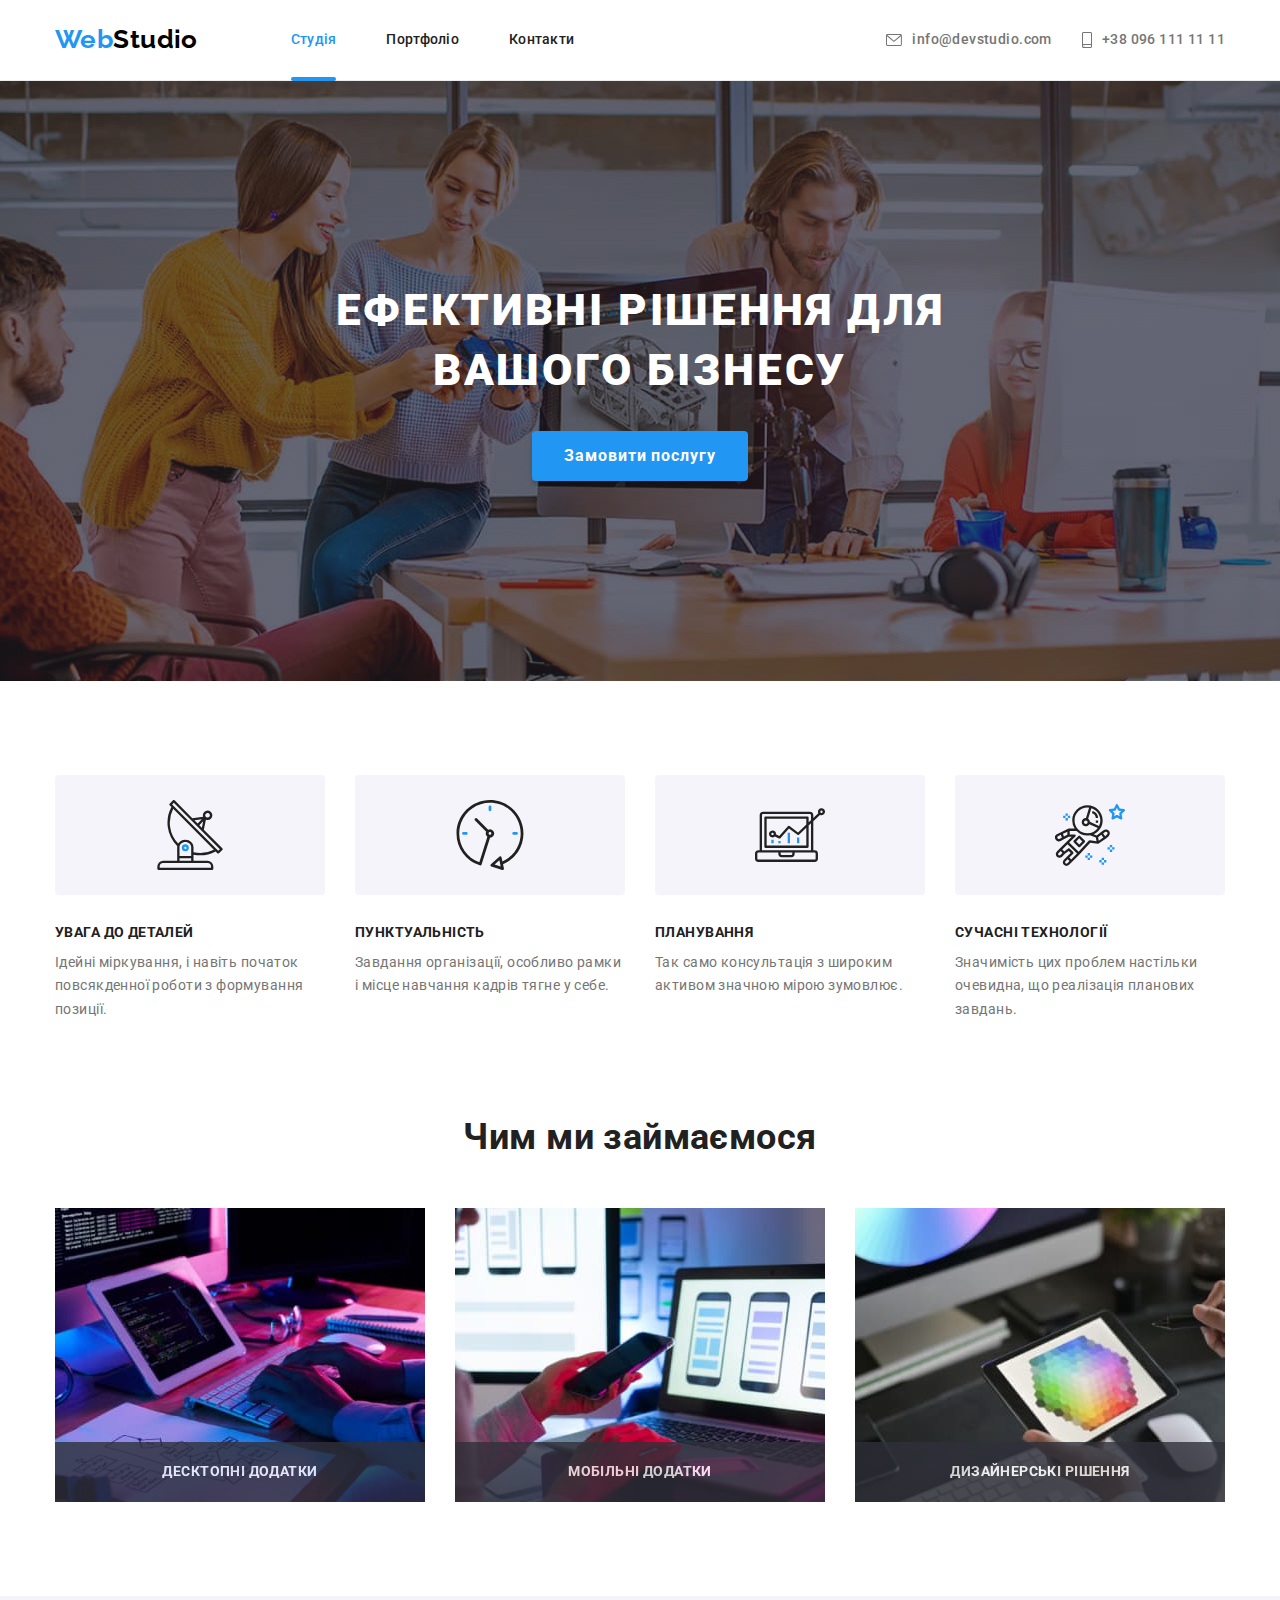
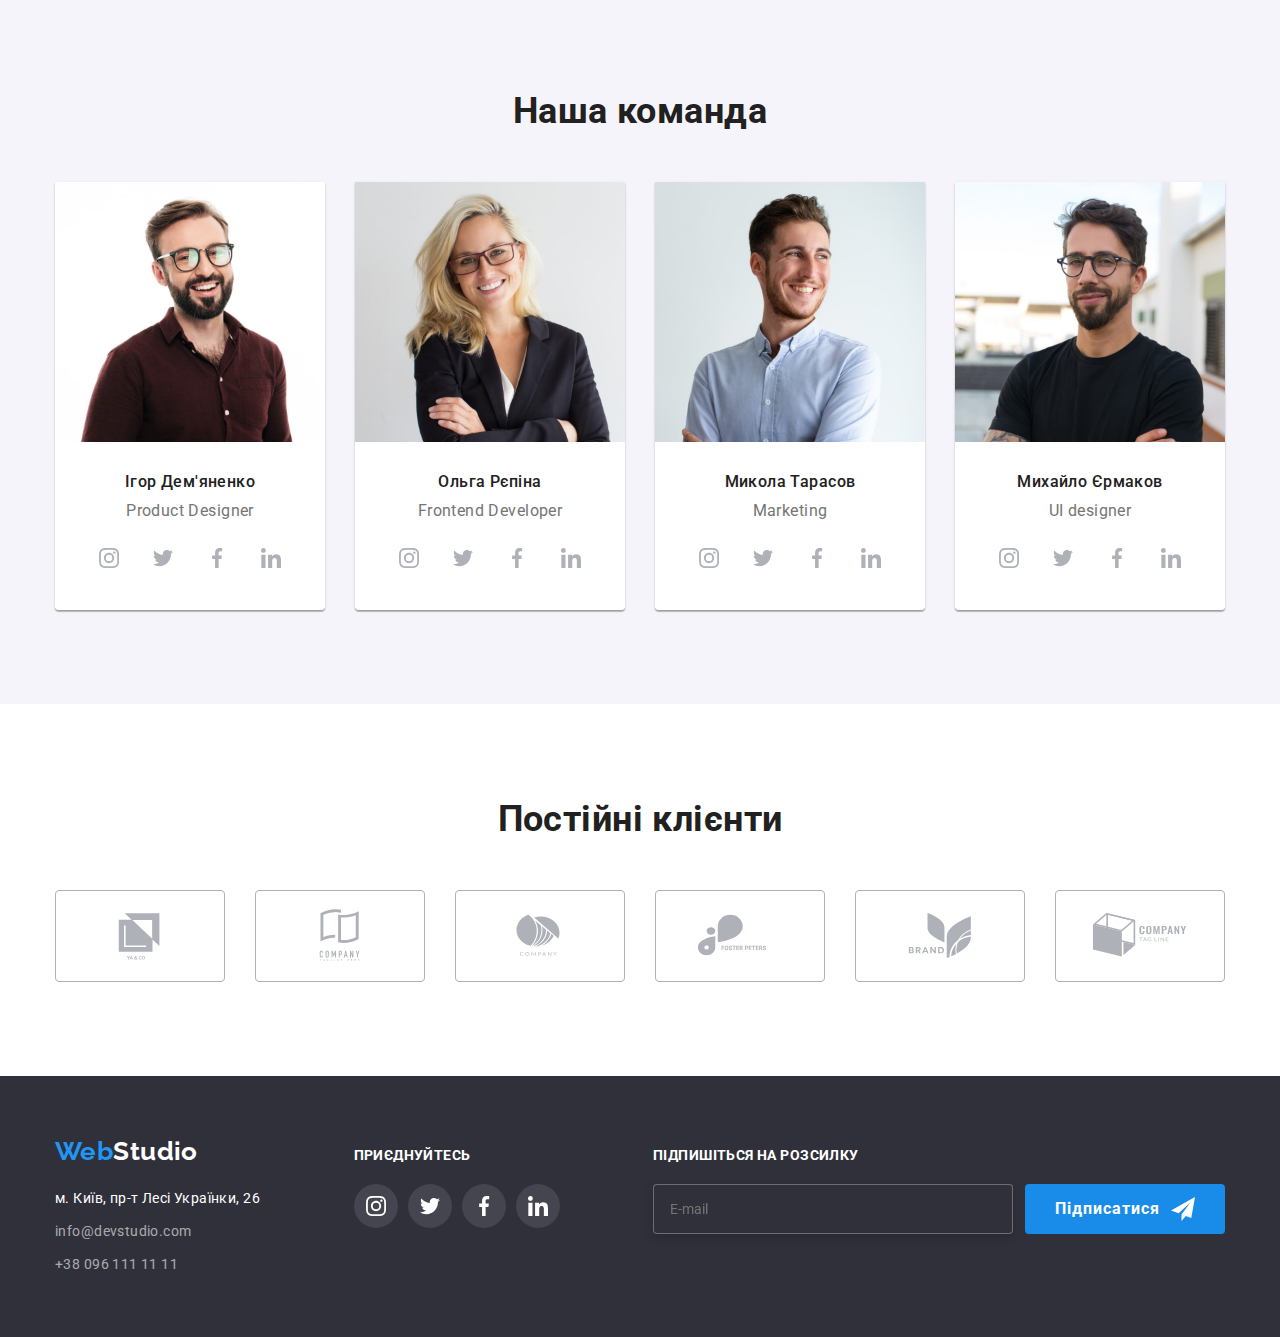
==== index.html @ d7853e0b "Initial commit" ====
<!DOCTYPE html>
<html lang="uk">
  <head>
    <meta charset="UTF-8" />
    <meta http-equiv="X-UA-Compatible" content="IE=edge" />
    <meta name="viewport" content="width=device-width, initial-scale=1.0" />
    <title>Студія</title>
    <link rel="preconnect" href="https://fonts.googleapis.com" />
    <link rel="preconnect" href="https://fonts.gstatic.com" crossorigin />
    <link
      href="https://fonts.googleapis.com/css2?family=Raleway:wght@700&family=Roboto:wght@400;500;700;900&display=swap"
      rel="stylesheet"
    />

    <link rel="stylesheet" href="./css/main.min.css" />
  </head>
  <body>
    <header class="page-header">
      <div class="conteiner">
        <nav class="main-nav">
          <a class="logo page-header__logo--main" href="./index.html">
            <span class="logo__part">Web</span>Studio
          </a>
          <ul class="main-nav__list">
            <li class="main-nav__item">
              <a
                class="main-nav__link main-nav__link--active"
                href="./index.html"
                >Студія</a
              >
            </li>
            <li class="main-nav__item">
              <a class="main-nav__link" href="./portfolio.html">Портфоліо</a>
            </li>
            <li class="main-nav__item">
              <a class="main-nav__link" href="">Контакти</a>
            </li>
          </ul>
        </nav>
        <ul class="page-header__contact-list">
          <li class="page-header__contact-item">
            <a
              class="page-header__contact-link"
              href="mailto:info@devstudio.com"
              ><svg class="page-header__contact-icon" width="16" height="12">
                <use href="./images/symbol-defs.svg#icon-envelope"></use>
              </svg>
              info@devstudio.com</a
            >
          </li>
          <li class="page-header__contact-item">
            <a class="page-header__contact-link" href="tel:+380961111111"
              ><svg class="page-header__contact-icon" width="10" height="16">
                <use href="./images/symbol-defs.svg#icon-smartphone"></use>
              </svg>
              +38 096 111 11 11</a
            >
          </li>
        </ul>
      </div>
    </header>
    <main>
      <!--section banner-->
      <section class="section section-hero">
        <div class="conteiner">
          <h1 class="section-hero__title">
            ЕФЕКТИВНІ РІШЕННЯ ДЛЯ ВАШОГО БІЗНЕСУ
          </h1>
          <button class="section-hero__button" type="button" data-modal-open>
            Замовити послугу
          </button>
          <div class="backdrop is-hidden" data-modal>
            <div class="modal">
              <button class="modal__btn-close" data-modal-close>
                <svg class="modal__icon-close" width="18" height="18">
                  <use href="./images/symbol-defs.svg#icon-close-black"></use>
                </svg>
              </button>
              <p class="modal__feedback">
                Залиште свої дані, ми вам передзвонимо
              </p>
              <form class="modal__order-service">
                <label for="name" class="modal__form-field"
                  >Ім'я
                  <input
                    class="modal__form-input"
                    type="text"
                    name="username"
                    id="name"
                    placeholder=" "
                  />
                  <svg class="modal__form-icon" width="18" height="18">
                    <use
                      href="./images/symbol-defs.svg#icon-person-black"
                    ></use>
                  </svg>
                </label>
                <label for="user-phone" class="modal__form-field"
                  >Телефон
                  <input
                    class="modal__form-input"
                    type="tel"
                    name="user-phone"
                    id="user-phone"
                  /><svg class="modal__form-icon" width="18" height="18">
                    <use href="./images/symbol-defs.svg#icon-phone-black"></use>
                  </svg>
                </label>
                <label for="user-mail" class="modal__form-field">
                  Пошта
                  <input
                    class="modal__form-input"
                    type="email"
                    name="user-mail"
                    id="user-mail"
                  /><svg class="modal__form-icon" width="18" height="18">
                    <use href="./images/symbol-defs.svg#icon-email-black"></use>
                  </svg>
                </label>
                <label
                  for="comment"
                  class="modal__form-field modal__form-field--field-comment"
                >
                  Коментар
                  <textarea
                    class="modal__form-input modal__form-input--comment"
                    id="comment"
                    name="comment"
                    rows="5"
                    placeholder="Введіть текст"
                  ></textarea>
                </label>
                <label class="modal__form-chekbox">
                  <input
                    type="checkbox"
                    name="hobby"
                    value="agreement"
                    class="modal__checkbox"
                  />

                  <span class="modal__chek-border"
                    ><svg class="modal__chek-icon" width="16" height="15">
                      <use
                        href="./images/symbol-defs.svg#icon-icon-check"
                      ></use>
                    </svg>
                  </span>
                  <span class="modal__chek-text"
                    >Погоджуюся з розсилкою та приймаю</span
                  >
                  <a href="" class="modal__form-contract"> Умови договору</a>
                </label>
                <button type="submit" class="form-btn">Відправити</button>
              </form>
            </div>
          </div>
        </div>
      </section>
      <!--section benefits-->
      <section class="section">
        <div class="conteiner">
          <h2 class="section-title visually-hidden">Переваги</h2>
          <ul class="benefits-section__list">
            <li class="benefits-section__item">
              <div class="benefits-section__box">
                <svg class="benefits-section__icon">
                  <use href="./images/symbol-defs.svg#icon-antenna"></use>
                </svg>
              </div>
              <h3 class="benefits-section__sub-title sub-title">
                УВАГА ДО ДЕТАЛЕЙ
              </h3>
              <p class="benefits-section__advantage">
                Ідейні міркування, і навіть початок повсякденної роботи з
                формування позиції.
              </p>
            </li>
            <li class="benefits-section__item">
              <div class="benefits-section__box">
                <svg class="benefits-section__icon">
                  <use href="./images/symbol-defs.svg#icon-clock"></use>
                </svg>
              </div>
              <h3 class="benefits-section__sub-title sub-title">
                ПУНКТУАЛЬНІСТЬ
              </h3>
              <p class="benefits-section__advantage">
                Завдання організації, особливо рамки і місце навчання кадрів
                тягне у себе.
              </p>
            </li>
            <li class="benefits-section__item">
              <div class="benefits-section__box">
                <svg class="benefits-section__icon">
                  <use href="./images/symbol-defs.svg#icon-diagram"></use>
                </svg>
              </div>
              <h3 class="benefits-section__sub-title sub-title">ПЛАНУВАННЯ</h3>
              <p class="benefits-section__advantage">
                Так само консультація з широким активом значною мірою зумовлює.
              </p>
            </li>
            <li class="benefits-section__item">
              <div class="benefits-section__box">
                <svg class="benefits-section__icon">
                  <use href="./images/symbol-defs.svg#icon-astronaut"></use>
                </svg>
              </div>
              <h3 class="benefits-section__sub-title sub-title">
                СУЧАСНІ ТЕХНОЛОГІЇ
              </h3>
              <p class="benefits-section__advantage">
                Значимість цих проблем настільки очевидна, що реалізація
                планових завдань.
              </p>
            </li>
          </ul>
        </div>
      </section>
      <!--section employments-->
      <section class="employments-section section">
        <div class="conteiner">
          <h2 class="section-title">Чим ми займаємося</h2>
          <ul class="employments-section__list">
            <li class="employments-section__item">
              <div class="employments-section__card">
                <img src="./images/coding.jpg" alt="кодимо" width="370" />
                <p class="employments-section__sub-title">Десктопні додатки</p>
              </div>
            </li>
            <li class="employments-section__item">
              <div class="employments-section__card">
                <img src="./images/work.jpg" alt="дизайн" width="370" />
                <p class="employments-section__sub-title">Мобільні додатки</p>
              </div>
            </li>
            <li class="employments-section__item">
              <div class="employments-section__card">
                <img
                  src="./images/take-color.jpg"
                  alt="вибір кольору"
                  width="370"
                />
                <p class="employments-section__sub-title">
                  Дизайнерські рішення
                </p>
              </div>
            </li>
          </ul>
        </div>
      </section>
      <!--section team-->
      <section class="team-section section">
        <div class="conteiner">
          <h2 class="section-title">Наша команда</h2>
          <ul class="team-section__list">
            <li class="team-section__item">
              <div class="player">
                <img
                  class="player__image"
                  src="./images/igor-demjanenko.jpg"
                  alt="Ігор_Дем'яненко"
                  width="270"
                />
                <div class="player__data">
                  <h3 class="player__sub-title">Ігор Дем'яненко</h3>
                  <p class="player__position">Product Designer</p>
                  <ul class="social-network">
                    <li class="social-network__item">
                      <a class="social-network__media" href="#">
                        <svg class="social-network__icon">
                          <use
                            href="./images/symbol-defs.svg#icon-instagram"
                          ></use>
                        </svg>
                      </a>
                    </li>
                    <li class="social-network__item">
                      <a class="social-network__media" href="#">
                        <svg class="social-network__icon">
                          <use
                            href="./images/symbol-defs.svg#icon-twitter"
                          ></use>
                        </svg>
                      </a>
                    </li>
                    <li class="social-network__item">
                      <a class="social-network__media" href="#">
                        <svg class="social-network__icon">
                          <use
                            href="./images/symbol-defs.svg#icon-facebook"
                          ></use>
                        </svg>
                      </a>
                    </li>
                    <li class="social-network__item">
                      <a class="social-network__media" href="#">
                        <svg class="social-network__icon">
                          <use
                            href="./images/symbol-defs.svg#icon-linkedin"
                          ></use>
                        </svg>
                      </a>
                    </li>
                  </ul>
                </div>
              </div>
            </li>

            <li class="team-section__item">
              <div class="player">
                <img
                  class="player__image"
                  src="./images/olga-repina.jpg"
                  alt="Ольга_Рєпіна"
                  width="270"
                />
                <div class="player__data">
                  <h3 class="player__sub-title">Ольга Рєпіна</h3>
                  <p class="player__position">Frontend Developer</p>
                  <ul class="social-network">
                    <li class="social-network__item">
                      <a href="#" class="social-network__media">
                        <svg class="social-network__icon">
                          <use
                            href="./images/symbol-defs.svg#icon-instagram"
                          ></use>
                        </svg>
                      </a>
                    </li>
                    <li class="social-network__item">
                      <a href="#" class="social-network__media">
                        <svg class="social-network__icon">
                          <use
                            href="./images/symbol-defs.svg#icon-twitter"
                          ></use>
                        </svg>
                      </a>
                    </li>
                    <li class="social-network__item">
                      <a href="#" class="social-network__media">
                        <svg class="social-network__icon">
                          <use
                            href="./images/symbol-defs.svg#icon-facebook"
                          ></use>
                        </svg>
                      </a>
                    </li>
                    <li class="social-network__item">
                      <a href="#" class="social-network__media">
                        <svg class="social-network__icon">
                          <use
                            href="./images/symbol-defs.svg#icon-linkedin"
                          ></use>
                        </svg>
                      </a>
                    </li>
                  </ul>
                </div>
              </div>
            </li>
            <li class="team-section__item">
              <div class="player">
                <img
                  class="player__image"
                  src="./images/nikola-tarasov.jpg"
                  alt="Микола_Тарасов"
                  width="270"
                />
                <div class="player__data">
                  <h3 class="player__sub-title">Микола Тарасов</h3>
                  <p class="player__position">Marketing</p>
                  <ul class="social-network">
                    <li class="social-network__item">
                      <a href="#" class="social-network__media">
                        <svg class="social-network__icon">
                          <use
                            href="./images/symbol-defs.svg#icon-instagram"
                          ></use>
                        </svg>
                      </a>
                    </li>
                    <li class="social-network__item">
                      <a href="#" class="social-network__media">
                        <svg class="social-network__icon">
                          <use
                            href="./images/symbol-defs.svg#icon-twitter"
                          ></use>
                        </svg>
                      </a>
                    </li>
                    <li class="social-network__item">
                      <a href="#" class="social-network__media">
                        <svg class="social-network__icon">
                          <use
                            href="./images/symbol-defs.svg#icon-facebook"
                          ></use>
                        </svg>
                      </a>
                    </li>
                    <li class="social-network__item">
                      <a href="#" class="social-network__media">
                        <svg class="social-network__icon">
                          <use
                            href="./images/symbol-defs.svg#icon-linkedin"
                          ></use>
                        </svg>
                      </a>
                    </li>
                  </ul>
                </div>
              </div>
            </li>
            <li class="team-section__item">
              <div class="player">
                <img
                  class="player__image"
                  src="./images/majkl-ermakov.jpg"
                  alt="Михайло_Єрмаков"
                  width="270"
                />
                <div class="player__data">
                  <h3 class="player__sub-title">Михайло Єрмаков</h3>
                  <p class="player__position">UI designer</p>
                  <ul class="social-network">
                    <li class="social-network__item">
                      <a href="#" class="social-network__media">
                        <svg class="social-network__icon">
                          <use
                            href="./images/symbol-defs.svg#icon-instagram"
                          ></use>
                        </svg>
                      </a>
                    </li>
                    <li class="social-network__item">
                      <a href="#" class="social-network__media">
                        <svg class="social-network__icon">
                          <use
                            href="./images/symbol-defs.svg#icon-twitter"
                          ></use>
                        </svg>
                      </a>
                    </li>
                    <li class="social-network__item">
                      <a href="#" class="social-network__media">
                        <svg class="social-network__icon">
                          <use
                            href="./images/symbol-defs.svg#icon-facebook"
                          ></use>
                        </svg>
                      </a>
                    </li>
                    <li class="social-network__item">
                      <a href="#" class="social-network__media">
                        <svg class="social-network__icon">
                          <use
                            href="./images/symbol-defs.svg#icon-linkedin"
                          ></use>
                        </svg>
                      </a>
                    </li>
                  </ul>
                </div>
              </div>
            </li>
          </ul>
        </div>
      </section>
      <!--5 section clients-->
      <section class="section">
        <div class="conteiner">
          <h2 class="section-title">Постійні клієнти</h2>
          <ul class="client__list">
            <li class="client__item">
              <a class="client__link" href="#">
                <svg class="client__icon">
                  <use href="./images/symbol-defs.svg#icon-Logo-one"></use>
                </svg>
              </a>
            </li>
            <li class="client__item">
              <a href="" class="client__link">
                <svg class="client__icon">
                  <use href="./images/symbol-defs.svg#icon-Logo-two"></use>
                </svg>
              </a>
            </li>
            <li class="client__item">
              <a href="" class="client__link"
                ><svg class="client__icon">
                  <use href="./images/symbol-defs.svg#icon-Logo-three"></use>
                </svg>
              </a>
            </li>
            <li class="client__item">
              <a href="" class="client__link">
                <svg class="client__icon">
                  <use href="./images/symbol-defs.svg#icon-Logo-four"></use>
                </svg>
              </a>
            </li>
            <li class="client__item">
              <a href="" class="client__link">
                <svg class="client__icon">
                  <use href="./images/symbol-defs.svg#icon-Logo-five"></use>
                </svg>
              </a>
            </li>
            <li class="client__item">
              <a href="" class="client__link">
                <svg class="client__icon">
                  <use href="./images/symbol-defs.svg#icon-Logo-six"></use>
                </svg>
              </a>
            </li>
          </ul>
        </div>
      </section>
    </main>
    <footer class="footer">
      <div class="conteiner">
        <div class="footer-contacts">
          <a href="index.html" class="logo footer-contact__logo--dark"
            ><span class="logo__part">Web</span>Studio</a
          >
          <address>
            <ul class="footer-contacts__list">
              <li class="footer-contacts__item">
                <a
                  href="https://goo.gl/maps/CPtrU1FHBa2aNyZL9"
                  target="_blank"
                  rel="noopener noreferrer nofollow"
                  class="footer-contacts__map"
                  >м. Київ, пр-т Лесі Українки, 26</a
                >
              </li>
              <li class="footer-contacts__item">
                <a href="mailto:info@devstudio.com" class="footer-contact__link"
                  >info@devstudio.com</a
                >
              </li>
              <li class="footer-contacts__item">
                <a href="tel:+380961111111" class="footer-contact__link"
                  >+38 096 111 11 11</a
                >
              </li>
            </ul>
          </address>
        </div>
        <div class="footer-media">
          <p class="footer-media__sub-title">приєднуйтесь</p>
          <ul class="social-network">
            <li class="social-network__item">
              <a
                href="#"
                class="social-network__media social-network__media--footer-style"
              >
                <svg class="social-network__icon">
                  <use href="./images/symbol-defs.svg#icon-instagram"></use>
                </svg>
              </a>
            </li>
            <li class="social-network__item">
              <a
                href="#"
                class="social-network__media social-network__media--footer-style"
              >
                <svg class="social-network__icon">
                  <use href="./images/symbol-defs.svg#icon-twitter"></use>
                </svg>
              </a>
            </li>
            <li class="social-network__item">
              <a
                href="#"
                class="social-network__media social-network__media--footer-style"
              >
                <svg class="social-network__icon">
                  <use href="./images/symbol-defs.svg#icon-facebook"></use>
                </svg>
              </a>
            </li>
            <li class="social-network__item">
              <a
                href="#"
                class="social-network__media social-network__media--footer-style"
              >
                <svg class="social-network__icon">
                  <use href="./images/symbol-defs.svg#icon-linkedin"></use>
                </svg>
              </a>
            </li>
          </ul>
        </div>
        <div class="footer-subscribe">
          <p class="footer-media__sub-title">Підпишіться на розсилку</p>
          <form class="form-subscribe__form">
            <label for="subscribe-mail" class="form-subscribe__field">
              <input
                class="form-subscribe__input"
                type="email"
                name="subscribe-mail"
                id="subscribe-mail"
                placeholder="E-mail"
              />
            </label>
            <button type="submit" class="form-btn form-btn--footer-style">
              Підписатися
              <svg class="form-btn__icon-footer" width="24" height="24">
                <use href="./images/symbol-defs.svg#icon-icon-send"></use>
              </svg>
            </button>
          </form>
        </div>
      </div>
    </footer>
    <script src="./js/modal.js"></script>
  </body>
</html>
---- css/main.min.css ----
/*! modern-normalize v1.1.0 | MIT License | https://github.com/sindresorhus/modern-normalize */*,::after,::before{box-sizing:border-box}html{-moz-tab-size:4;tab-size:4}html{line-height:1.15;-webkit-text-size-adjust:100%}body{margin:0}body{font-family:system-ui,-apple-system,"Segoe UI",Roboto,Helvetica,Arial,sans-serif,"Apple Color Emoji","Segoe UI Emoji"}hr{height:0;color:inherit}abbr[title]{text-decoration:underline dotted}b,strong{font-weight:bolder}code,kbd,pre,samp{font-family:ui-monospace,SFMono-Regular,Consolas,"Liberation Mono",Menlo,monospace;font-size:1em}small{font-size:80%}sub,sup{font-size:75%;line-height:0;position:relative;vertical-align:baseline}sub{bottom:-0.25em}sup{top:-0.5em}table{text-indent:0;border-color:inherit}button,input,optgroup,select,textarea{font-family:inherit;font-size:100%;line-height:1.15;margin:0}button,select{text-transform:none}[type=button],[type=reset],[type=submit],button{-webkit-appearance:button}::-moz-focus-inner{border-style:none;padding:0}:-moz-focusring{outline:1px dotted ButtonText}:-moz-ui-invalid{box-shadow:none}legend{padding:0}progress{vertical-align:baseline}::-webkit-inner-spin-button,::-webkit-outer-spin-button{height:auto}[type=search]{-webkit-appearance:textfield;outline-offset:-2px}::-webkit-search-decoration{-webkit-appearance:none}::-webkit-file-upload-button{-webkit-appearance:button;font:inherit}summary{display:list-item}body{font-family:"Roboto",sans-serif;font-size:14px;color:#212121;letter-spacing:.03em;background-color:#fff}.visually-hidden{position:absolute;white-space:nowrap;width:1px;height:1px;overflow:hidden;border:0;padding:0;clip:rect(0 0 0 0);clip-path:inset(50%);margin:-1px}.conteiner{width:1200px;padding-left:15px;padding-right:15px;margin-right:auto;margin-left:auto}.section{padding-top:94px;padding-bottom:94px}img,svg{display:block}.section-title{margin-top:0;margin-bottom:50px;font-size:36px;line-height:1.1666666667;text-align:center}.logo{font-family:"Raleway";font-style:normal;font-weight:700;font-size:26px;line-height:1.1923076923;text-decoration:none}.logo .logo__part{color:#2196f3}.logo.page-header__logo--main{margin-right:93px;padding-top:24px;padding-bottom:25px;color:#000}.logo.footer-contact__logo--dark{display:block;color:#fff;margin-right:0;margin-bottom:20px;padding:0}.social-network{display:flex;justify-content:center;padding:0;margin:0;list-style:none;gap:10px}.social-network__media{display:flex;align-items:center;justify-content:center;width:44px;height:44px;border-radius:50%;text-decoration:none;fill:#afb1b8;background-color:#fff;transition:background-color 250ms cubic-bezier(0.4, 0, 0.2, 1),fill 250ms cubic-bezier(0.4, 0, 0.2, 1)}.social-network__media:hover,.social-network__media:focus{background-color:#2196f3;fill:#fff}.social-network__media--footer-style{fill:#fff;background-color:rgba(255,255,255,.1)}.social-network__icon{width:20px;height:20px}.page-header{border-bottom:1px solid #ececec}.page-header .conteiner{display:flex}.page-header__contact-list{display:flex;margin:0;padding-left:0;margin-left:auto;list-style:none}.page-header__contact-item:not(:last-child){margin-right:30px}.page-header__contact-icon{margin-right:10px;fill:currentColor}.page-header__contact-link{display:flex;align-items:center;padding:32px 0;font-weight:500;line-height:1.14;text-decoration:none;transition:color 250ms cubic-bezier(0.4, 0, 0.2, 1),fill 250ms cubic-bezier(0.4, 0, 0.2, 1);color:#757575}.page-header__contact-link:hover,.page-header__contact-link:focus{color:#2196f3}.main-nav{display:flex;align-items:center}.main-nav__list{display:flex;margin:0;padding-left:0;list-style:none}.main-nav__item:not(:last-child){margin-right:50px}.main-nav__link{display:block;position:relative;padding:32px 0;font-weight:500;line-height:1.14;letter-spacing:.02em;text-decoration:none;color:#212121;transition:color 250ms cubic-bezier(0.4, 0, 0.2, 1)}.main-nav__link--active{color:#2196f3}.main-nav__link--active::after{position:absolute;bottom:-1px;border-radius:2px;left:0;content:"";width:100%;height:4px;background-color:#2196f3}.main-nav__link:hover,.main-nav__link:focus{color:#2196f3}.section-hero{padding-top:200px;padding-bottom:200px;margin-right:auto;margin-left:auto;max-width:1600px;background-image:linear-gradient(rgba(47, 48, 58, 0.4), rgba(47, 48, 58, 0.4)),url("../images/bghero.jpg");background-repeat:no-repeat;background-position:center;background-color:#2f303a}.section-hero__title{width:696px;font-weight:900;font-size:44px;line-height:1.36;text-align:center;letter-spacing:.06em;text-transform:uppercase;color:#fff;margin:0 auto 30px}.section-hero__button{display:block;margin-left:auto;margin-right:auto;min-width:216px;padding:10px 32px;border:none;box-shadow:0px 4px 4px rgba(0,0,0,.15);border-radius:4px;cursor:pointer;font-weight:700;font-size:16px;line-height:1.87;letter-spacing:.06em;background-color:#2196f3;color:#fff;transition:background-color 250ms cubic-bezier(0.4, 0, 0.2, 1)}.section-hero__button:hover,.section-hero__button:focus{background-color:#188ce8}.backdrop{position:fixed;z-index:51;top:0;left:0;width:100%;height:100%;background-color:rgba(0,0,0,.2);transition:opacity 250ms cubic-bezier(0.4, 0, 0.2, 1)}.backdrop.is-hidden{opacity:0;pointer-events:none}.modal{position:absolute;top:50%;left:50%;padding:40px;width:528px;height:581px;opacity:1;border-radius:4px;background:#fff;box-shadow:0px 1px 3px rgba(0,0,0,.12),0px 1px 1px rgba(0,0,0,.14),0px 2px 1px rgba(0,0,0,.2);transform:scale(1) translate(-50%, -50%);transition:transform 250ms cubic-bezier(0.4, 0, 0.2, 1)}.backdrop.is-hidden .modal{transform:translate(-50%, -50%) scale(1.1);transition:transform 250ms cubic-bezier(0.4, 0, 0.2, 1)}.modal__btn-close{position:absolute;display:flex;align-items:center;justify-content:center;top:8px;right:8px;width:30px;height:30px;padding:0;cursor:pointer;border-radius:50%;background:#fff;border:1px solid rgba(0,0,0,.1);fill:currentColor;transition:fill 250ms cubic-bezier(0.4, 0, 0.2, 1)}.modal__btn-close:hover,.modal__btn-close:focus{fill:#2196f3}.modal__feedback{margin-top:0;margin-bottom:12px;font-weight:700;font-size:20px;line-height:1.15;text-align:center;color:#212121}.modal__order-service{display:flex;flex-direction:column;font-weight:400;font-size:12px;line-height:1.16;letter-spacing:.01em;color:#757575}.modal__form-field{position:relative;display:flex;flex-direction:column;margin-bottom:10px}.modal__form-field--field-comment{margin-bottom:20px}.modal__form-input{height:40px;padding:12px 42px;margin-top:4px;cursor:pointer;border:1px solid rgba(33,33,33,.2);border-radius:4px;transition:color 250ms cubic-bezier(0.4, 0, 0.2, 1)}.modal__form-input:focus-visible{outline:1px solid #2196f3}.modal__form-input--comment{padding:12px 16px;resize:none;height:120px}.modal__form-input--comment::placeholder{color:rgba(117,117,117,.5)}.modal__form-icon{position:absolute;bottom:11px;left:12px;transition:color 250ms cubic-bezier(0.4, 0, 0.2, 1)}.modal__form-input:focus+.modal__form-icon{fill:#2196f3;filter:drop-shadow(0px 4px 4px rgba(0, 0, 0, 0.5))}.modal__form-chekbox{margin:0 auto 30px;font-size:14px;line-height:1.71;display:flex;align-items:center;cursor:pointer}.modal__checkbox{position:absolute;white-space:nowrap;width:1px;height:1px;overflow:hidden;border:0;padding:0;clip:rect(0 0 0 0);clip-path:inset(50%);margin:-1px}.modal__form-contract{margin-left:3px;color:#2196f3}.modal__chek-border{position:relative;display:inline-block;margin-right:8px;width:16px;height:15px;color:rgba(0,0,0,0);border:2px solid #000;border-radius:4px;transition:border 250ms cubic-bezier(0.4, 0, 0.2, 1)}.modal__chek-icon{position:absolute;left:-2px;top:-2px;opacity:0;fill:#fff;transition:fill 250ms cubic-bezier(0.4, 0, 0.2, 1),opacity 250ms cubic-bezier(0.4, 0, 0.2, 1)}.modal__checkbox:checked~.modal__chek-border,.modal__checkbox:checked~.modal__chek-border .modal__chek-icon{fill:#2196f3;border-color:#2196f3;opacity:1}.form-btn{width:200px;height:50px;margin:0 auto;font-weight:700;font-size:16px;line-height:1.87;text-align:center;letter-spacing:.06em;cursor:pointer;color:#fff;background-color:#188ce8;border-color:rgba(0,0,0,0);border-radius:4px}.form-btn:hover{box-shadow:0px 4px 4px rgba(0,0,0,.15)}.benefits-section__list{display:flex;justify-content:space-between;margin:0;padding:0;list-style:none}.benefits-section__item{flex-basis:270px}.benefits-section__box{display:flex;align-items:center;justify-content:center;height:120px;background-color:#f5f4fa;border-radius:4px;margin-bottom:30px}.benefits-section__icon{width:70px;height:70px}.benefits-section__sub-title{margin-top:0;margin-bottom:10px;font-size:14px;line-height:1.14;text-transform:uppercase}.benefits-section__advantage{margin:0;line-height:1.71;color:#757575}.employments-section{padding-top:0}.employments-section__list{display:flex;justify-content:space-between;margin:0;padding:0;list-style:none}.employment{display:block}.employments-section__card{position:relative}.employments-section__sub-title{position:absolute;bottom:0;width:100%;padding:22px 0;margin:0;font-weight:700;font-size:14px;line-height:1.14;text-transform:uppercase;text-align:center;color:#fff;background-color:#2f303a;opacity:.8}.team-section{background-color:#f5f4fa}.team-section__list{display:flex;justify-content:space-between;margin:0;padding:0;list-style:none}.team-section__item{overflow:hidden;border-radius:0px 0px 4px 4px;box-shadow:0px 1px 3px rgba(0,0,0,.12),0px 1px 1px rgba(0,0,0,.14),0px 2px 1px rgba(0,0,0,.2)}.player__data{padding-top:30px;padding-bottom:30px;background:#fff}.player__sub-title{margin-bottom:10px;margin-top:0;font-weight:500;font-size:16px;line-height:1.19;text-align:center}.player__position{margin-top:0;margin-bottom:16px;font-size:16px;line-height:1.19;font-size:16px;line-height:1.1875;text-align:center;color:#757575}.client__list{display:flex;justify-content:space-between;padding:0;margin:0;list-style:none}.client__link{display:flex;align-items:center;justify-content:center;width:170px;height:92px;text-decoration:none;border:1px solid #afb1b8;border-radius:4px;transition:fill 250ms cubic-bezier(0.4, 0, 0.2, 1),border 250ms cubic-bezier(0.4, 0, 0.2, 1)}.client__link:hover,.client__link:focus{border:1px solid #2196f3}.client__icon{fill:#afb1b8;width:106px;height:60px;transition:fill 250ms cubic-bezier(0.4, 0, 0.2, 1)}.client__link:hover .client__icon,.client__link:focus .client__icon{fill:#2196f3}.filter-btns{display:flex;justify-content:center;margin-top:0;margin-bottom:56px;padding:0;list-style:none}.filter-btns__item:not(:last-child){margin-right:8px}.filter-btns__button{padding:6px 25px;font-family:inherit;letter-spacing:inherit;font-weight:500;font-size:16px;line-height:1.6;text-align:center;cursor:pointer;border-radius:4px;border-color:rgba(0,0,0,0);background-color:#f5f4fa;transition:color 250ms cubic-bezier(0.4, 0, 0.2, 1),background-color 250ms cubic-bezier(0.4, 0, 0.2, 1),box-shadow 250ms cubic-bezier(0.4, 0, 0.2, 1)}.filter-btns__button:hover,.filter-btns__button:focus{background-color:#2196f3;color:#fff;box-shadow:0px 3px 1px rgba(0,0,0,.1),0px 1px 2px rgba(0,0,0,.08),0px 2px 2px rgba(0,0,0,.12)}.projects{display:flex;align-items:center;justify-content:space-between;flex-wrap:wrap;row-gap:30px;margin:0;padding:0;list-style:none}.project__item{width:370px;background:#fff;transition:box-shadow 250ms cubic-bezier(0.4, 0, 0.2, 1)}.project__item:hover,.project__item:focus{box-shadow:0px 1px 1px rgba(0,0,0,.12),0px 4px 4px rgba(0,0,0,.06),1px 4px 6px rgba(0,0,0,.16)}.project__link{text-decoration:none}.project__card{position:relative;overflow:hidden}.project__text{margin:0;font-size:18px;line-height:1.55;color:#fff;position:absolute;top:1px;left:0;width:100%;height:100%;padding:63px 24px;transform:translateY(100%);transition:transform 250ms cubic-bezier(0.4, 0, 0.2, 1);background-color:#2196f3;opacity:.9}.project__item:hover .project__text{transform:translateY(0)}.project__main-box{border:1px solid #eee;border-top:none;padding:20px 24px}.project__sub-title{font-size:18px;line-height:2;letter-spacing:.06em;margin-top:0;margin-bottom:4px;color:#212121}.project__name{font-size:16px;line-height:1.87;color:#757575;margin:0}.footer{background-color:#2f303a;padding:60px 0}.footer .conteiner{display:flex;align-items:baseline;justify-content:space-between}.footer-contacts__list{margin:0;padding:0;list-style:none}.footer-contacts__item:not(:last-child){margin-bottom:9px}.footer-contacts__map{text-decoration:none;font-style:normal;font-weight:400;line-height:1.71;color:#fff}.footer-contact__link{font-style:normal;line-height:1.71;text-decoration:none;color:rgba(255,255,255,.6);transition:color 250ms cubic-bezier(0.4, 0, 0.2, 1)}.footer-contact__link:hover,.footer-contact__link:focus{color:#2196f3}.footer-media__sub-title{margin-top:0;margin-bottom:20px;font-weight:700;font-size:14px;line-height:1.14;text-transform:uppercase;color:#fff}.form-subscribe__form{display:flex;align-items:center;justify-content:center}.form-subscribe__input{width:360px;height:50px;padding:15px 16px;margin-right:12px;color:#2196f3;background-color:#2f303a;border:1px solid rgba(255,255,255,.3);filter:drop-shadow(0px 4px 4px rgba(0, 0, 0, 0.15));border-radius:4px;transition:outline 250ms cubic-bezier(0.4, 0, 0.2, 1),border 250ms cubic-bezier(0.4, 0, 0.2, 1)}.form-subscribe__input:focus,.form-subscribe__input:hover,.form-subscribe__input:focus-visible{outline:1px solid #2196f3;border:1px solid #2196f3}.form-btn--footer-style{display:flex;align-items:center;justify-content:space-between;padding:0 28px}/*# sourceMappingURL=main.min.css.map */
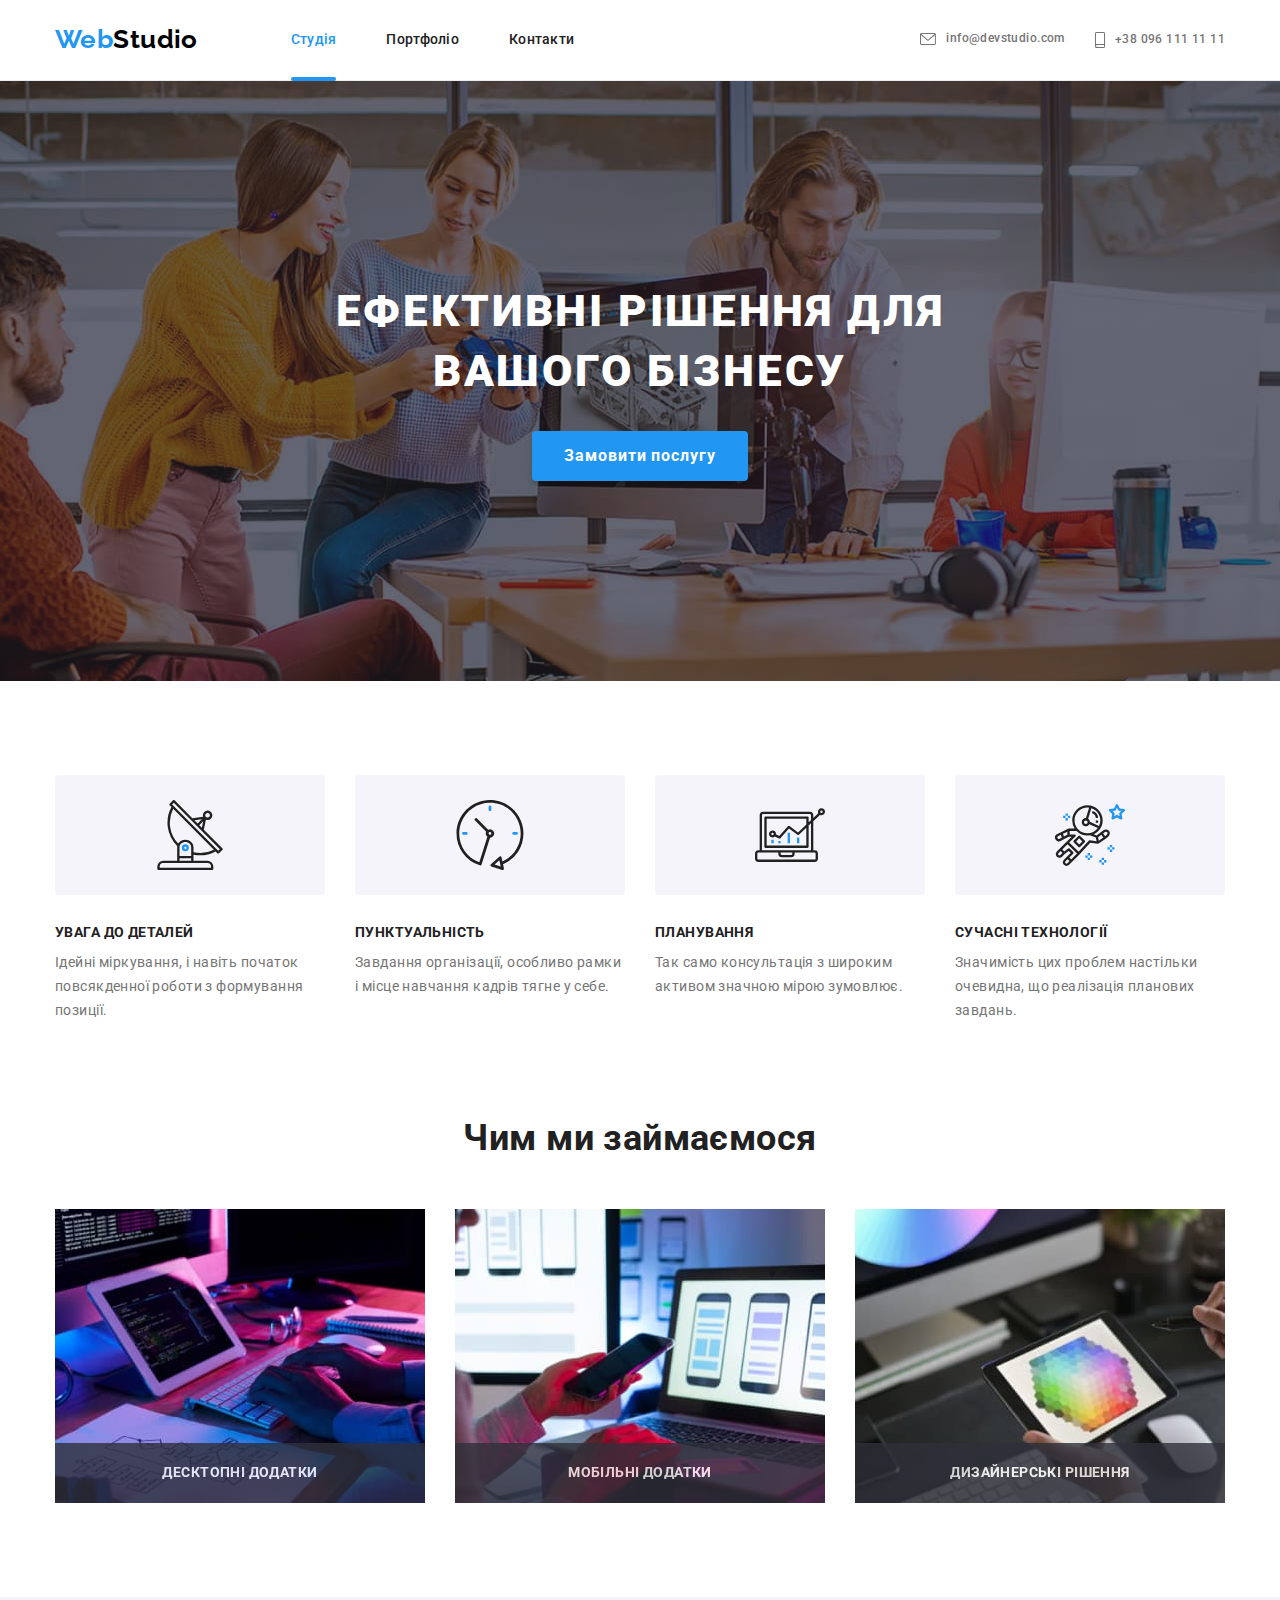
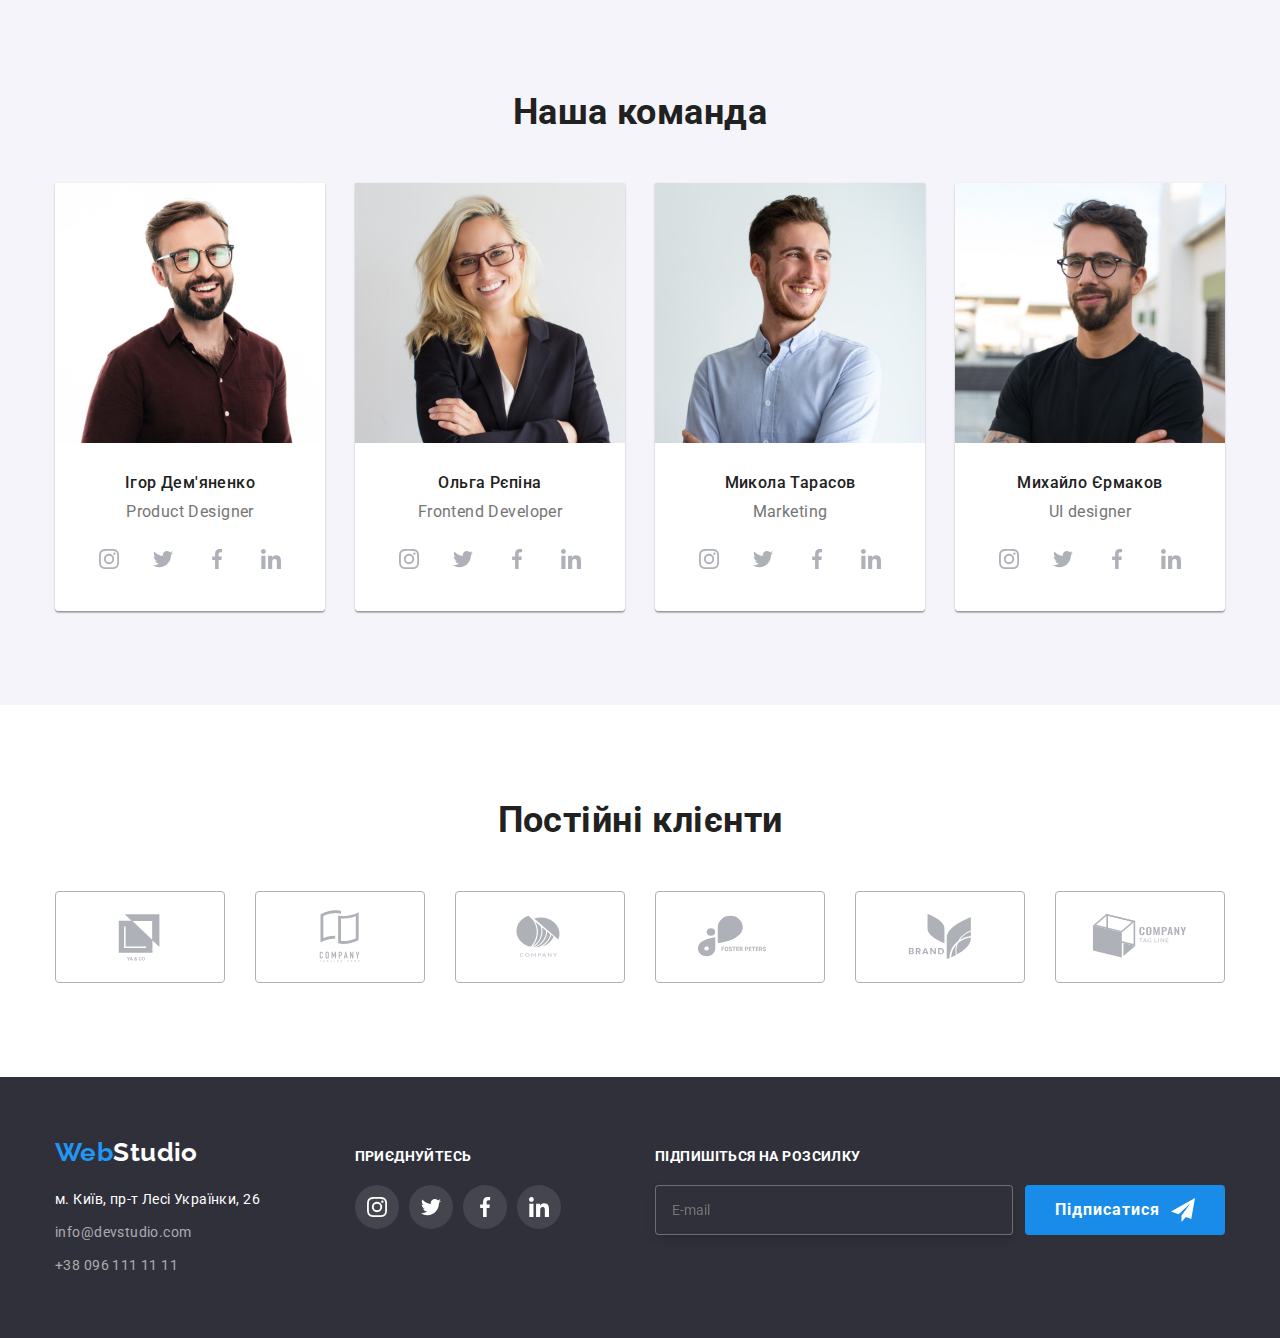
==== commit 7d307f65: "hw8" ====
--- a/index.html
+++ b/index.html
@@ -26,8 +26,9 @@
               <a
                 class="main-nav__link main-nav__link--active"
                 href="./index.html"
-                >Студія</a
               >
+                Студія
+              </a>
             </li>
             <li class="main-nav__item">
               <a class="main-nav__link" href="./portfolio.html">Портфоліо</a>
@@ -37,6 +38,9 @@
             </li>
           </ul>
         </nav>
+        <svg class="burger" width="40" height="40">
+          <use href="./images/symbol-defs.svg#icon-burger"></use>
+        </svg>
         <ul class="page-header__contact-list">
           <li class="page-header__contact-item">
             <a
--- a/css/main.min.css
+++ b/css/main.min.css
@@ -1 +1 @@
-/*! modern-normalize v1.1.0 | MIT License | https://github.com/sindresorhus/modern-normalize */*,::after,::before{box-sizing:border-box}html{-moz-tab-size:4;tab-size:4}html{line-height:1.15;-webkit-text-size-adjust:100%}body{margin:0}body{font-family:system-ui,-apple-system,"Segoe UI",Roboto,Helvetica,Arial,sans-serif,"Apple Color Emoji","Segoe UI Emoji"}hr{height:0;color:inherit}abbr[title]{text-decoration:underline dotted}b,strong{font-weight:bolder}code,kbd,pre,samp{font-family:ui-monospace,SFMono-Regular,Consolas,"Liberation Mono",Menlo,monospace;font-size:1em}small{font-size:80%}sub,sup{font-size:75%;line-height:0;position:relative;vertical-align:baseline}sub{bottom:-0.25em}sup{top:-0.5em}table{text-indent:0;border-color:inherit}button,input,optgroup,select,textarea{font-family:inherit;font-size:100%;line-height:1.15;margin:0}button,select{text-transform:none}[type=button],[type=reset],[type=submit],button{-webkit-appearance:button}::-moz-focus-inner{border-style:none;padding:0}:-moz-focusring{outline:1px dotted ButtonText}:-moz-ui-invalid{box-shadow:none}legend{padding:0}progress{vertical-align:baseline}::-webkit-inner-spin-button,::-webkit-outer-spin-button{height:auto}[type=search]{-webkit-appearance:textfield;outline-offset:-2px}::-webkit-search-decoration{-webkit-appearance:none}::-webkit-file-upload-button{-webkit-appearance:button;font:inherit}summary{display:list-item}body{font-family:"Roboto",sans-serif;font-size:14px;color:#212121;letter-spacing:.03em;background-color:#fff}.visually-hidden{position:absolute;white-space:nowrap;width:1px;height:1px;overflow:hidden;border:0;padding:0;clip:rect(0 0 0 0);clip-path:inset(50%);margin:-1px}.conteiner{width:1200px;padding-left:15px;padding-right:15px;margin-right:auto;margin-left:auto}.section{padding-top:94px;padding-bottom:94px}img,svg{display:block}.section-title{margin-top:0;margin-bottom:50px;font-size:36px;line-height:1.1666666667;text-align:center}.logo{font-family:"Raleway";font-style:normal;font-weight:700;font-size:26px;line-height:1.1923076923;text-decoration:none}.logo .logo__part{color:#2196f3}.logo.page-header__logo--main{margin-right:93px;padding-top:24px;padding-bottom:25px;color:#000}.logo.footer-contact__logo--dark{display:block;color:#fff;margin-right:0;margin-bottom:20px;padding:0}.social-network{display:flex;justify-content:center;padding:0;margin:0;list-style:none;gap:10px}.social-network__media{display:flex;align-items:center;justify-content:center;width:44px;height:44px;border-radius:50%;text-decoration:none;fill:#afb1b8;background-color:#fff;transition:background-color 250ms cubic-bezier(0.4, 0, 0.2, 1),fill 250ms cubic-bezier(0.4, 0, 0.2, 1)}.social-network__media:hover,.social-network__media:focus{background-color:#2196f3;fill:#fff}.social-network__media--footer-style{fill:#fff;background-color:rgba(255,255,255,.1)}.social-network__icon{width:20px;height:20px}.page-header{border-bottom:1px solid #ececec}.page-header .conteiner{display:flex}.page-header__contact-list{display:flex;margin:0;padding-left:0;margin-left:auto;list-style:none}.page-header__contact-item:not(:last-child){margin-right:30px}.page-header__contact-icon{margin-right:10px;fill:currentColor}.page-header__contact-link{display:flex;align-items:center;padding:32px 0;font-weight:500;line-height:1.14;text-decoration:none;transition:color 250ms cubic-bezier(0.4, 0, 0.2, 1),fill 250ms cubic-bezier(0.4, 0, 0.2, 1);color:#757575}.page-header__contact-link:hover,.page-header__contact-link:focus{color:#2196f3}.main-nav{display:flex;align-items:center}.main-nav__list{display:flex;margin:0;padding-left:0;list-style:none}.main-nav__item:not(:last-child){margin-right:50px}.main-nav__link{display:block;position:relative;padding:32px 0;font-weight:500;line-height:1.14;letter-spacing:.02em;text-decoration:none;color:#212121;transition:color 250ms cubic-bezier(0.4, 0, 0.2, 1)}.main-nav__link--active{color:#2196f3}.main-nav__link--active::after{position:absolute;bottom:-1px;border-radius:2px;left:0;content:"";width:100%;height:4px;background-color:#2196f3}.main-nav__link:hover,.main-nav__link:focus{color:#2196f3}.section-hero{padding-top:200px;padding-bottom:200px;margin-right:auto;margin-left:auto;max-width:1600px;background-image:linear-gradient(rgba(47, 48, 58, 0.4), rgba(47, 48, 58, 0.4)),url("../images/bghero.jpg");background-repeat:no-repeat;background-position:center;background-color:#2f303a}.section-hero__title{width:696px;font-weight:900;font-size:44px;line-height:1.36;text-align:center;letter-spacing:.06em;text-transform:uppercase;color:#fff;margin:0 auto 30px}.section-hero__button{display:block;margin-left:auto;margin-right:auto;min-width:216px;padding:10px 32px;border:none;box-shadow:0px 4px 4px rgba(0,0,0,.15);border-radius:4px;cursor:pointer;font-weight:700;font-size:16px;line-height:1.87;letter-spacing:.06em;background-color:#2196f3;color:#fff;transition:background-color 250ms cubic-bezier(0.4, 0, 0.2, 1)}.section-hero__button:hover,.section-hero__button:focus{background-color:#188ce8}.backdrop{position:fixed;z-index:51;top:0;left:0;width:100%;height:100%;background-color:rgba(0,0,0,.2);transition:opacity 250ms cubic-bezier(0.4, 0, 0.2, 1)}.backdrop.is-hidden{opacity:0;pointer-events:none}.modal{position:absolute;top:50%;left:50%;padding:40px;width:528px;height:581px;opacity:1;border-radius:4px;background:#fff;box-shadow:0px 1px 3px rgba(0,0,0,.12),0px 1px 1px rgba(0,0,0,.14),0px 2px 1px rgba(0,0,0,.2);transform:scale(1) translate(-50%, -50%);transition:transform 250ms cubic-bezier(0.4, 0, 0.2, 1)}.backdrop.is-hidden .modal{transform:translate(-50%, -50%) scale(1.1);transition:transform 250ms cubic-bezier(0.4, 0, 0.2, 1)}.modal__btn-close{position:absolute;display:flex;align-items:center;justify-content:center;top:8px;right:8px;width:30px;height:30px;padding:0;cursor:pointer;border-radius:50%;background:#fff;border:1px solid rgba(0,0,0,.1);fill:currentColor;transition:fill 250ms cubic-bezier(0.4, 0, 0.2, 1)}.modal__btn-close:hover,.modal__btn-close:focus{fill:#2196f3}.modal__feedback{margin-top:0;margin-bottom:12px;font-weight:700;font-size:20px;line-height:1.15;text-align:center;color:#212121}.modal__order-service{display:flex;flex-direction:column;font-weight:400;font-size:12px;line-height:1.16;letter-spacing:.01em;color:#757575}.modal__form-field{position:relative;display:flex;flex-direction:column;margin-bottom:10px}.modal__form-field--field-comment{margin-bottom:20px}.modal__form-input{height:40px;padding:12px 42px;margin-top:4px;cursor:pointer;border:1px solid rgba(33,33,33,.2);border-radius:4px;transition:color 250ms cubic-bezier(0.4, 0, 0.2, 1)}.modal__form-input:focus-visible{outline:1px solid #2196f3}.modal__form-input--comment{padding:12px 16px;resize:none;height:120px}.modal__form-input--comment::placeholder{color:rgba(117,117,117,.5)}.modal__form-icon{position:absolute;bottom:11px;left:12px;transition:color 250ms cubic-bezier(0.4, 0, 0.2, 1)}.modal__form-input:focus+.modal__form-icon{fill:#2196f3;filter:drop-shadow(0px 4px 4px rgba(0, 0, 0, 0.5))}.modal__form-chekbox{margin:0 auto 30px;font-size:14px;line-height:1.71;display:flex;align-items:center;cursor:pointer}.modal__checkbox{position:absolute;white-space:nowrap;width:1px;height:1px;overflow:hidden;border:0;padding:0;clip:rect(0 0 0 0);clip-path:inset(50%);margin:-1px}.modal__form-contract{margin-left:3px;color:#2196f3}.modal__chek-border{position:relative;display:inline-block;margin-right:8px;width:16px;height:15px;color:rgba(0,0,0,0);border:2px solid #000;border-radius:4px;transition:border 250ms cubic-bezier(0.4, 0, 0.2, 1)}.modal__chek-icon{position:absolute;left:-2px;top:-2px;opacity:0;fill:#fff;transition:fill 250ms cubic-bezier(0.4, 0, 0.2, 1),opacity 250ms cubic-bezier(0.4, 0, 0.2, 1)}.modal__checkbox:checked~.modal__chek-border,.modal__checkbox:checked~.modal__chek-border .modal__chek-icon{fill:#2196f3;border-color:#2196f3;opacity:1}.form-btn{width:200px;height:50px;margin:0 auto;font-weight:700;font-size:16px;line-height:1.87;text-align:center;letter-spacing:.06em;cursor:pointer;color:#fff;background-color:#188ce8;border-color:rgba(0,0,0,0);border-radius:4px}.form-btn:hover{box-shadow:0px 4px 4px rgba(0,0,0,.15)}.benefits-section__list{display:flex;justify-content:space-between;margin:0;padding:0;list-style:none}.benefits-section__item{flex-basis:270px}.benefits-section__box{display:flex;align-items:center;justify-content:center;height:120px;background-color:#f5f4fa;border-radius:4px;margin-bottom:30px}.benefits-section__icon{width:70px;height:70px}.benefits-section__sub-title{margin-top:0;margin-bottom:10px;font-size:14px;line-height:1.14;text-transform:uppercase}.benefits-section__advantage{margin:0;line-height:1.71;color:#757575}.employments-section{padding-top:0}.employments-section__list{display:flex;justify-content:space-between;margin:0;padding:0;list-style:none}.employment{display:block}.employments-section__card{position:relative}.employments-section__sub-title{position:absolute;bottom:0;width:100%;padding:22px 0;margin:0;font-weight:700;font-size:14px;line-height:1.14;text-transform:uppercase;text-align:center;color:#fff;background-color:#2f303a;opacity:.8}.team-section{background-color:#f5f4fa}.team-section__list{display:flex;justify-content:space-between;margin:0;padding:0;list-style:none}.team-section__item{overflow:hidden;border-radius:0px 0px 4px 4px;box-shadow:0px 1px 3px rgba(0,0,0,.12),0px 1px 1px rgba(0,0,0,.14),0px 2px 1px rgba(0,0,0,.2)}.player__data{padding-top:30px;padding-bottom:30px;background:#fff}.player__sub-title{margin-bottom:10px;margin-top:0;font-weight:500;font-size:16px;line-height:1.19;text-align:center}.player__position{margin-top:0;margin-bottom:16px;font-size:16px;line-height:1.19;font-size:16px;line-height:1.1875;text-align:center;color:#757575}.client__list{display:flex;justify-content:space-between;padding:0;margin:0;list-style:none}.client__link{display:flex;align-items:center;justify-content:center;width:170px;height:92px;text-decoration:none;border:1px solid #afb1b8;border-radius:4px;transition:fill 250ms cubic-bezier(0.4, 0, 0.2, 1),border 250ms cubic-bezier(0.4, 0, 0.2, 1)}.client__link:hover,.client__link:focus{border:1px solid #2196f3}.client__icon{fill:#afb1b8;width:106px;height:60px;transition:fill 250ms cubic-bezier(0.4, 0, 0.2, 1)}.client__link:hover .client__icon,.client__link:focus .client__icon{fill:#2196f3}.filter-btns{display:flex;justify-content:center;margin-top:0;margin-bottom:56px;padding:0;list-style:none}.filter-btns__item:not(:last-child){margin-right:8px}.filter-btns__button{padding:6px 25px;font-family:inherit;letter-spacing:inherit;font-weight:500;font-size:16px;line-height:1.6;text-align:center;cursor:pointer;border-radius:4px;border-color:rgba(0,0,0,0);background-color:#f5f4fa;transition:color 250ms cubic-bezier(0.4, 0, 0.2, 1),background-color 250ms cubic-bezier(0.4, 0, 0.2, 1),box-shadow 250ms cubic-bezier(0.4, 0, 0.2, 1)}.filter-btns__button:hover,.filter-btns__button:focus{background-color:#2196f3;color:#fff;box-shadow:0px 3px 1px rgba(0,0,0,.1),0px 1px 2px rgba(0,0,0,.08),0px 2px 2px rgba(0,0,0,.12)}.projects{display:flex;align-items:center;justify-content:space-between;flex-wrap:wrap;row-gap:30px;margin:0;padding:0;list-style:none}.project__item{width:370px;background:#fff;transition:box-shadow 250ms cubic-bezier(0.4, 0, 0.2, 1)}.project__item:hover,.project__item:focus{box-shadow:0px 1px 1px rgba(0,0,0,.12),0px 4px 4px rgba(0,0,0,.06),1px 4px 6px rgba(0,0,0,.16)}.project__link{text-decoration:none}.project__card{position:relative;overflow:hidden}.project__text{margin:0;font-size:18px;line-height:1.55;color:#fff;position:absolute;top:1px;left:0;width:100%;height:100%;padding:63px 24px;transform:translateY(100%);transition:transform 250ms cubic-bezier(0.4, 0, 0.2, 1);background-color:#2196f3;opacity:.9}.project__item:hover .project__text{transform:translateY(0)}.project__main-box{border:1px solid #eee;border-top:none;padding:20px 24px}.project__sub-title{font-size:18px;line-height:2;letter-spacing:.06em;margin-top:0;margin-bottom:4px;color:#212121}.project__name{font-size:16px;line-height:1.87;color:#757575;margin:0}.footer{background-color:#2f303a;padding:60px 0}.footer .conteiner{display:flex;align-items:baseline;justify-content:space-between}.footer-contacts__list{margin:0;padding:0;list-style:none}.footer-contacts__item:not(:last-child){margin-bottom:9px}.footer-contacts__map{text-decoration:none;font-style:normal;font-weight:400;line-height:1.71;color:#fff}.footer-contact__link{font-style:normal;line-height:1.71;text-decoration:none;color:rgba(255,255,255,.6);transition:color 250ms cubic-bezier(0.4, 0, 0.2, 1)}.footer-contact__link:hover,.footer-contact__link:focus{color:#2196f3}.footer-media__sub-title{margin-top:0;margin-bottom:20px;font-weight:700;font-size:14px;line-height:1.14;text-transform:uppercase;color:#fff}.form-subscribe__form{display:flex;align-items:center;justify-content:center}.form-subscribe__input{width:360px;height:50px;padding:15px 16px;margin-right:12px;color:#2196f3;background-color:#2f303a;border:1px solid rgba(255,255,255,.3);filter:drop-shadow(0px 4px 4px rgba(0, 0, 0, 0.15));border-radius:4px;transition:outline 250ms cubic-bezier(0.4, 0, 0.2, 1),border 250ms cubic-bezier(0.4, 0, 0.2, 1)}.form-subscribe__input:focus,.form-subscribe__input:hover,.form-subscribe__input:focus-visible{outline:1px solid #2196f3;border:1px solid #2196f3}.form-btn--footer-style{display:flex;align-items:center;justify-content:space-between;padding:0 28px}/*# sourceMappingURL=main.min.css.map */+/*! modern-normalize v1.1.0 | MIT License | https://github.com/sindresorhus/modern-normalize */*,::after,::before{box-sizing:border-box}html{-moz-tab-size:4;tab-size:4}html{line-height:1.15;-webkit-text-size-adjust:100%}body{margin:0}body{font-family:system-ui,-apple-system,"Segoe UI",Roboto,Helvetica,Arial,sans-serif,"Apple Color Emoji","Segoe UI Emoji"}hr{height:0;color:inherit}abbr[title]{text-decoration:underline dotted}b,strong{font-weight:bolder}code,kbd,pre,samp{font-family:ui-monospace,SFMono-Regular,Consolas,"Liberation Mono",Menlo,monospace;font-size:1em}small{font-size:80%}sub,sup{font-size:75%;line-height:0;position:relative;vertical-align:baseline}sub{bottom:-0.25em}sup{top:-0.5em}table{text-indent:0;border-color:inherit}button,input,optgroup,select,textarea{font-family:inherit;font-size:100%;line-height:1.15;margin:0}button,select{text-transform:none}[type=button],[type=reset],[type=submit],button{-webkit-appearance:button}::-moz-focus-inner{border-style:none;padding:0}:-moz-focusring{outline:1px dotted ButtonText}:-moz-ui-invalid{box-shadow:none}legend{padding:0}progress{vertical-align:baseline}::-webkit-inner-spin-button,::-webkit-outer-spin-button{height:auto}[type=search]{-webkit-appearance:textfield;outline-offset:-2px}::-webkit-search-decoration{-webkit-appearance:none}::-webkit-file-upload-button{-webkit-appearance:button;font:inherit}summary{display:list-item}body{font-family:"Roboto",sans-serif;font-size:14px;color:#212121;letter-spacing:.03em;background-color:#fff}.section{padding-top:60px;padding-bottom:60px}@media screen and (min-width: 1200px){.section{padding-top:94px;padding-bottom:94px}}.conteiner{padding-left:15px;padding-right:15px;margin-right:auto;margin-left:auto}@media screen and (min-width: 480px){.conteiner{width:480px}}@media screen and (min-width: 768px){.conteiner{width:768px}}@media screen and (min-width: 1200px){.conteiner{width:1200px}}.section-title{margin-top:0;margin-bottom:50px;text-align:center;font-weight:700;font-size:26px;line-height:1.2692307692}@media screen and (min-width: 1200px){.section-title{font-weight:700;font-size:36px;line-height:1.1666666667}}.visually-hidden{position:absolute;white-space:nowrap;width:1px;height:1px;overflow:hidden;border:0;padding:0;clip:rect(0 0 0 0);clip-path:inset(50%);margin:-1px}img,svg{display:block}.logo{font-family:"Raleway";font-style:normal;font-weight:700;font-size:24px;line-height:1.1666666667;text-decoration:none}.logo .logo__part{color:#2196f3}.logo.page-header__logo--main{padding-top:16px;padding-bottom:16px;color:#000}@media screen and (min-width: 768px){.logo.page-header__logo--main{margin-right:87px;padding-top:26px;padding-bottom:26px}}@media screen and (min-width: 1200px){.logo.page-header__logo--main{margin-right:93px;padding-top:24px;padding-bottom:25px}}.logo.footer-contact__logo--dark{display:block;color:#fff;margin-right:0;margin-bottom:20px;padding:0}@media screen and (min-width: 1199px){.logo{line-height:1.1923076923;font-size:26px}}.social-network{display:flex;justify-content:center;padding:0;margin:0;list-style:none;gap:10px}.social-network__media{display:flex;align-items:center;justify-content:center;width:44px;height:44px;border-radius:50%;text-decoration:none;fill:#afb1b8;background-color:#fff;transition:background-color 250ms cubic-bezier(0.4, 0, 0.2, 1),fill 250ms cubic-bezier(0.4, 0, 0.2, 1)}.social-network__media:hover,.social-network__media:focus{background-color:#2196f3;fill:#fff}.social-network__media--footer-style{fill:#fff;background-color:rgba(255,255,255,.1)}.social-network__icon{width:20px;height:20px}.page-header{border-bottom:1px solid #ececec}.page-header .conteiner{display:flex}@media screen and (max-width: 1199px){.page-header .conteiner{display:flex;align-items:center;justify-content:space-between}}@media screen and (min-width: 768px){.burger{display:none}}.page-header__contact-list{list-style:none;margin:0}@media screen and (max-width: 767px){.page-header__contact-list{display:none}}@media screen and (min-width: 768px){.page-header__contact-list{display:flex;flex-direction:column;margin-left:auto;padding:21px 0;gap:10px}}@media screen and (min-width: 1200px){.page-header__contact-list{display:flex;flex-direction:row;padding:0;gap:30px}}.page-header__contact-icon{margin-right:10px;fill:currentColor}.page-header__contact-link{display:flex;align-items:center;text-decoration:none;transition:color 250ms cubic-bezier(0.4, 0, 0.2, 1),fill 250ms cubic-bezier(0.4, 0, 0.2, 1);color:#757575}@media screen and (min-width: 768px){.page-header__contact-link{padding:0;font-weight:500;font-size:12px;line-height:1.1666666667}}@media screen and (min-width: 1200px){.page-header__contact-link{padding:32px 0;line-height:1.14}}.page-header__contact-link:hover,.page-header__contact-link:focus{color:#2196f3}.main-nav{display:flex;align-items:center}.main-nav__list{display:flex;margin:0;padding-left:0;list-style:none}@media screen and (max-width: 767px){.main-nav__list{display:none}}.main-nav__item:not(:last-child){margin-right:50px}.main-nav__link{display:block;position:relative;padding:32px 0;font-weight:500;line-height:1.14;letter-spacing:.02em;text-decoration:none;color:#212121;transition:color 250ms cubic-bezier(0.4, 0, 0.2, 1)}.main-nav__link--active{color:#2196f3}.main-nav__link--active::after{position:absolute;bottom:-1px;border-radius:2px;left:0;content:"";width:100%;height:4px;background-color:#2196f3}.main-nav__link:hover,.main-nav__link:focus{color:#2196f3}.section-hero{margin-right:auto;margin-left:auto;padding-top:118px;padding-bottom:118px;max-width:1600px;background-image:linear-gradient(rgba(47, 48, 58, 0.4), rgba(47, 48, 58, 0.4)),url("../images/bghero.jpg");background-repeat:no-repeat;background-position:center;background-size:cover;background-color:#2f303a}@media screen and (min-width: 1200px){.section-hero{padding-top:200px;padding-bottom:200px}}.section-hero__title{text-align:center;letter-spacing:.06em;text-transform:uppercase;color:#fff;margin:0 auto 30px}@media screen and (min-width: 480px){.section-hero__title{width:360px;font-weight:900;font-size:26px;line-height:1.6153846154}}@media screen and (min-width: 1200px){.section-hero__title{width:696px;font-weight:900;font-size:44px;line-height:1.3636363636}}.section-hero__button{display:block;margin-left:auto;margin-right:auto;min-width:216px;padding:10px 32px;border:none;box-shadow:0px 4px 4px rgba(0,0,0,.15);border-radius:4px;cursor:pointer;font-weight:700;font-size:16px;line-height:1.87;letter-spacing:.06em;background-color:#2196f3;color:#fff;transition:background-color 250ms cubic-bezier(0.4, 0, 0.2, 1)}.section-hero__button:hover,.section-hero__button:focus{background-color:#188ce8}.backdrop{position:fixed;z-index:51;top:0;left:0;width:100%;height:100%;background-color:rgba(0,0,0,.2);transition:opacity 250ms cubic-bezier(0.4, 0, 0.2, 1)}.backdrop.is-hidden{opacity:0;pointer-events:none}.modal{position:absolute;top:50%;left:50%;padding:40px;width:528px;height:581px;opacity:1;border-radius:4px;background:#fff;box-shadow:0px 1px 3px rgba(0,0,0,.12),0px 1px 1px rgba(0,0,0,.14),0px 2px 1px rgba(0,0,0,.2);transform:scale(1) translate(-50%, -50%);transition:transform 250ms cubic-bezier(0.4, 0, 0.2, 1)}.backdrop.is-hidden .modal{transform:translate(-50%, -50%) scale(1.1);transition:transform 250ms cubic-bezier(0.4, 0, 0.2, 1)}.modal__btn-close{position:absolute;display:flex;align-items:center;justify-content:center;top:8px;right:8px;width:30px;height:30px;padding:0;cursor:pointer;border-radius:50%;background:#fff;border:1px solid rgba(0,0,0,.1);fill:currentColor;transition:fill 250ms cubic-bezier(0.4, 0, 0.2, 1)}.modal__btn-close:hover,.modal__btn-close:focus{fill:#2196f3}.modal__feedback{margin-top:0;margin-bottom:12px;font-weight:700;font-size:20px;line-height:1.15;text-align:center;color:#212121}.modal__order-service{display:flex;flex-direction:column;font-weight:400;font-size:12px;line-height:1.16;letter-spacing:.01em;color:#757575}.modal__form-field{position:relative;display:flex;flex-direction:column;margin-bottom:10px}.modal__form-field--field-comment{margin-bottom:20px}.modal__form-input{height:40px;padding:12px 42px;margin-top:4px;cursor:pointer;border:1px solid rgba(33,33,33,.2);border-radius:4px;transition:color 250ms cubic-bezier(0.4, 0, 0.2, 1)}.modal__form-input:focus-visible{outline:1px solid #2196f3}.modal__form-input--comment{padding:12px 16px;resize:none;height:120px}.modal__form-input--comment::placeholder{color:rgba(117,117,117,.5)}.modal__form-icon{position:absolute;bottom:11px;left:12px;transition:color 250ms cubic-bezier(0.4, 0, 0.2, 1)}.modal__form-input:focus+.modal__form-icon{fill:#2196f3;filter:drop-shadow(0px 4px 4px rgba(0, 0, 0, 0.5))}.modal__form-chekbox{margin:0 auto 30px;font-size:14px;line-height:1.71;display:flex;align-items:center;cursor:pointer}.modal__checkbox{position:absolute;white-space:nowrap;width:1px;height:1px;overflow:hidden;border:0;padding:0;clip:rect(0 0 0 0);clip-path:inset(50%);margin:-1px}.modal__form-contract{margin-left:3px;color:#2196f3}.modal__chek-border{position:relative;display:inline-block;margin-right:8px;width:16px;height:15px;color:rgba(0,0,0,0);border:2px solid #000;border-radius:4px;transition:border 250ms cubic-bezier(0.4, 0, 0.2, 1)}.modal__chek-icon{position:absolute;left:-2px;top:-2px;opacity:0;fill:#fff;transition:fill 250ms cubic-bezier(0.4, 0, 0.2, 1),opacity 250ms cubic-bezier(0.4, 0, 0.2, 1)}.modal__checkbox:checked~.modal__chek-border,.modal__checkbox:checked~.modal__chek-border .modal__chek-icon{fill:#2196f3;border-color:#2196f3;opacity:1}.form-btn{width:200px;height:50px;margin:0 auto;font-weight:700;font-size:16px;line-height:1.87;text-align:center;letter-spacing:.06em;cursor:pointer;color:#fff;background-color:#188ce8;border-color:rgba(0,0,0,0);border-radius:4px}.form-btn:hover{box-shadow:0px 4px 4px rgba(0,0,0,.15)}.benefits-section__list{display:flex;flex-direction:column;gap:30px;margin:0;padding:0;list-style:none}@media screen and (min-width: 480px){.benefits-section__list{display:flex;flex-direction:column;gap:30px}}@media screen and (min-width: 768px){.benefits-section__list{display:flex;flex-direction:row;flex-wrap:wrap;gap:30px}}.benefits-section__item{flex-basis:100%}@media screen and (min-width: 768px){.benefits-section__item{flex-basis:calc((100% - 30px)/2)}}@media screen and (min-width: 1200px){.benefits-section__item{flex-basis:calc((100% - 90px)/4)}}.benefits-section__box{display:flex;align-items:center;justify-content:center;height:120px;background-color:#f5f4fa;border-radius:4px;margin-bottom:30px}.benefits-section__icon{width:70px;height:70px}.benefits-section__sub-title{margin-top:0;margin-bottom:10px;font-size:14px;line-height:1.14;text-transform:uppercase;text-align:center}@media screen and (min-width: 768px){.benefits-section__sub-title{text-align:left}}.benefits-section__advantage{margin:0;line-height:1.71;color:#757575}.employments-section{padding-top:0}@media screen and (max-width: 1199px){.employments-section{display:none}}.employments-section__list{display:flex;justify-content:space-between;margin:0;padding:0;list-style:none}.employment{display:block}.employments-section__card{position:relative}.employments-section__sub-title{position:absolute;bottom:0;width:100%;padding:22px 0;margin:0;font-weight:700;font-size:14px;line-height:1.14;text-transform:uppercase;text-align:center;color:#fff;background-color:#2f303a;opacity:.8}.team-section{background-color:#f5f4fa}.team-section__list{display:flex;justify-content:space-between;flex-direction:column;gap:30px;margin:0;padding:0;list-style:none}@media screen and (min-width: 768px)and (max-width: 1199px){.team-section__list{flex-direction:row;flex-wrap:wrap}}@media screen and (min-width: 1200px){.team-section__list{flex-direction:row}}.team-section__item{overflow:hidden;border-radius:0px 0px 4px 4px;box-shadow:0px 1px 3px rgba(0,0,0,.12),0px 1px 1px rgba(0,0,0,.14),0px 2px 1px rgba(0,0,0,.2)}@media screen and (min-width: 460px){.team-section__item{flex:basis 100%}}@media screen and (min-width: 768px){.team-section__item{flex:calc((100% - 30px)/2)}}@media screen and (min-width: 1200px){.team-section__item{flex:calc((100% - 90px)/4)}}.player__image{width:100%;height:auto}.player__data{padding-top:30px;padding-bottom:30px;background:#fff}.player__sub-title{margin-bottom:10px;margin-top:0;font-weight:500;font-size:16px;line-height:1.19;text-align:center}.player__position{margin-top:0;margin-bottom:16px;font-size:16px;line-height:1.19;font-size:16px;line-height:1.1875;text-align:center;color:#757575}.client__list{display:flex;justify-content:space-between;padding:0;margin:0;gap:30px;flex-wrap:wrap;list-style:none}.client__item{flex-basis:calc((100% - 30px)/2)}@media screen and (min-width: 768px){.client__item{flex-basis:calc((100% - 60px)/3)}}@media screen and (min-width: 1200px){.client__item{flex-basis:calc((100% - 150px)/6)}}.client__link{display:flex;align-items:center;justify-content:center;width:100%;height:92px;text-decoration:none;border:1px solid #afb1b8;border-radius:4px;transition:fill 250ms cubic-bezier(0.4, 0, 0.2, 1),border 250ms cubic-bezier(0.4, 0, 0.2, 1)}.client__link:hover,.client__link:focus{border:1px solid #2196f3}.client__icon{fill:#afb1b8;width:106px;height:60px;transition:fill 250ms cubic-bezier(0.4, 0, 0.2, 1)}.client__link:hover .client__icon,.client__link:focus .client__icon{fill:#2196f3}.footer{background-color:#2f303a;padding:60px 0}.footer .conteiner{display:flex;justify-content:space-between;flex-direction:column}@media screen and (max-width: 767px){.footer .conteiner{gap:60px}}@media screen and (min-width: 768px){.footer .conteiner{justify-content:space-around;flex-direction:row;flex-wrap:wrap;gap:30px}}@media screen and (min-width: 1200px){.footer .conteiner{align-items:baseline;justify-content:space-between}}.footer-contacts{text-align:center}@media screen and (min-width: 1200px){.footer-contacts{text-align:start}}.footer-contacts__list{margin:0;padding:0;list-style:none}.footer-contacts__item:not(:last-child){margin-bottom:9px}.footer-contacts__map{text-decoration:none;font-style:normal;font-weight:400;line-height:1.71;color:#fff}.footer-contact__link{font-style:normal;line-height:1.71;text-decoration:none;color:rgba(255,255,255,.6);transition:color 250ms cubic-bezier(0.4, 0, 0.2, 1)}.footer-contact__link:hover,.footer-contact__link:focus{color:#2196f3}.footer-media{text-align:center}@media screen and (min-width: 1200px){.footer-media{text-align:start}}.footer-media__sub-title{margin-top:0;margin-bottom:20px;text-align:center;font-weight:700;font-size:14px;line-height:1.14;text-transform:uppercase;color:#fff}@media screen and (min-width: 1200px){.footer-media__sub-title{text-align:start}}@media screen and (max-width: 767px){.footer-subscribe{text-align:center;max-width:100%}}@media screen and (min-width: 768px)and (max-width: 1199px){.footer-subscribe{max-width:450px}}.form-subscribe__form{display:flex}@media screen and (max-width: 767px){.form-subscribe__form{flex-direction:column;gap:20px}}@media screen and (min-width: 768px){.form-subscribe__form{flex-direction:column;gap:20px}}@media screen and (min-width: 1200px){.form-subscribe__form{flex-direction:row;gap:12px}}.form-subscribe__input{height:50px;padding:15px 16px;display:inline-flex;color:#2196f3;background-color:#2f303a;border:1px solid rgba(255,255,255,.3);filter:drop-shadow(0px 4px 4px rgba(0, 0, 0, 0.15));border-radius:4px;transition:outline 250ms cubic-bezier(0.4, 0, 0.2, 1),border 250ms cubic-bezier(0.4, 0, 0.2, 1)}@media screen and (max-width: 767px){.form-subscribe__input{width:100%}}@media screen and (min-width: 768px)and (max-width: 1199px){.form-subscribe__input{width:450px}}@media screen and (min-width: 1200px){.form-subscribe__input{width:358px}}.form-subscribe__input:focus,.form-subscribe__input:hover,.form-subscribe__input:focus-visible{outline:1px solid #2196f3;border:1px solid #2196f3}.form-btn--footer-style{display:flex;align-items:center;justify-content:space-between;padding:0 28px}/*# sourceMappingURL=main.min.css.map */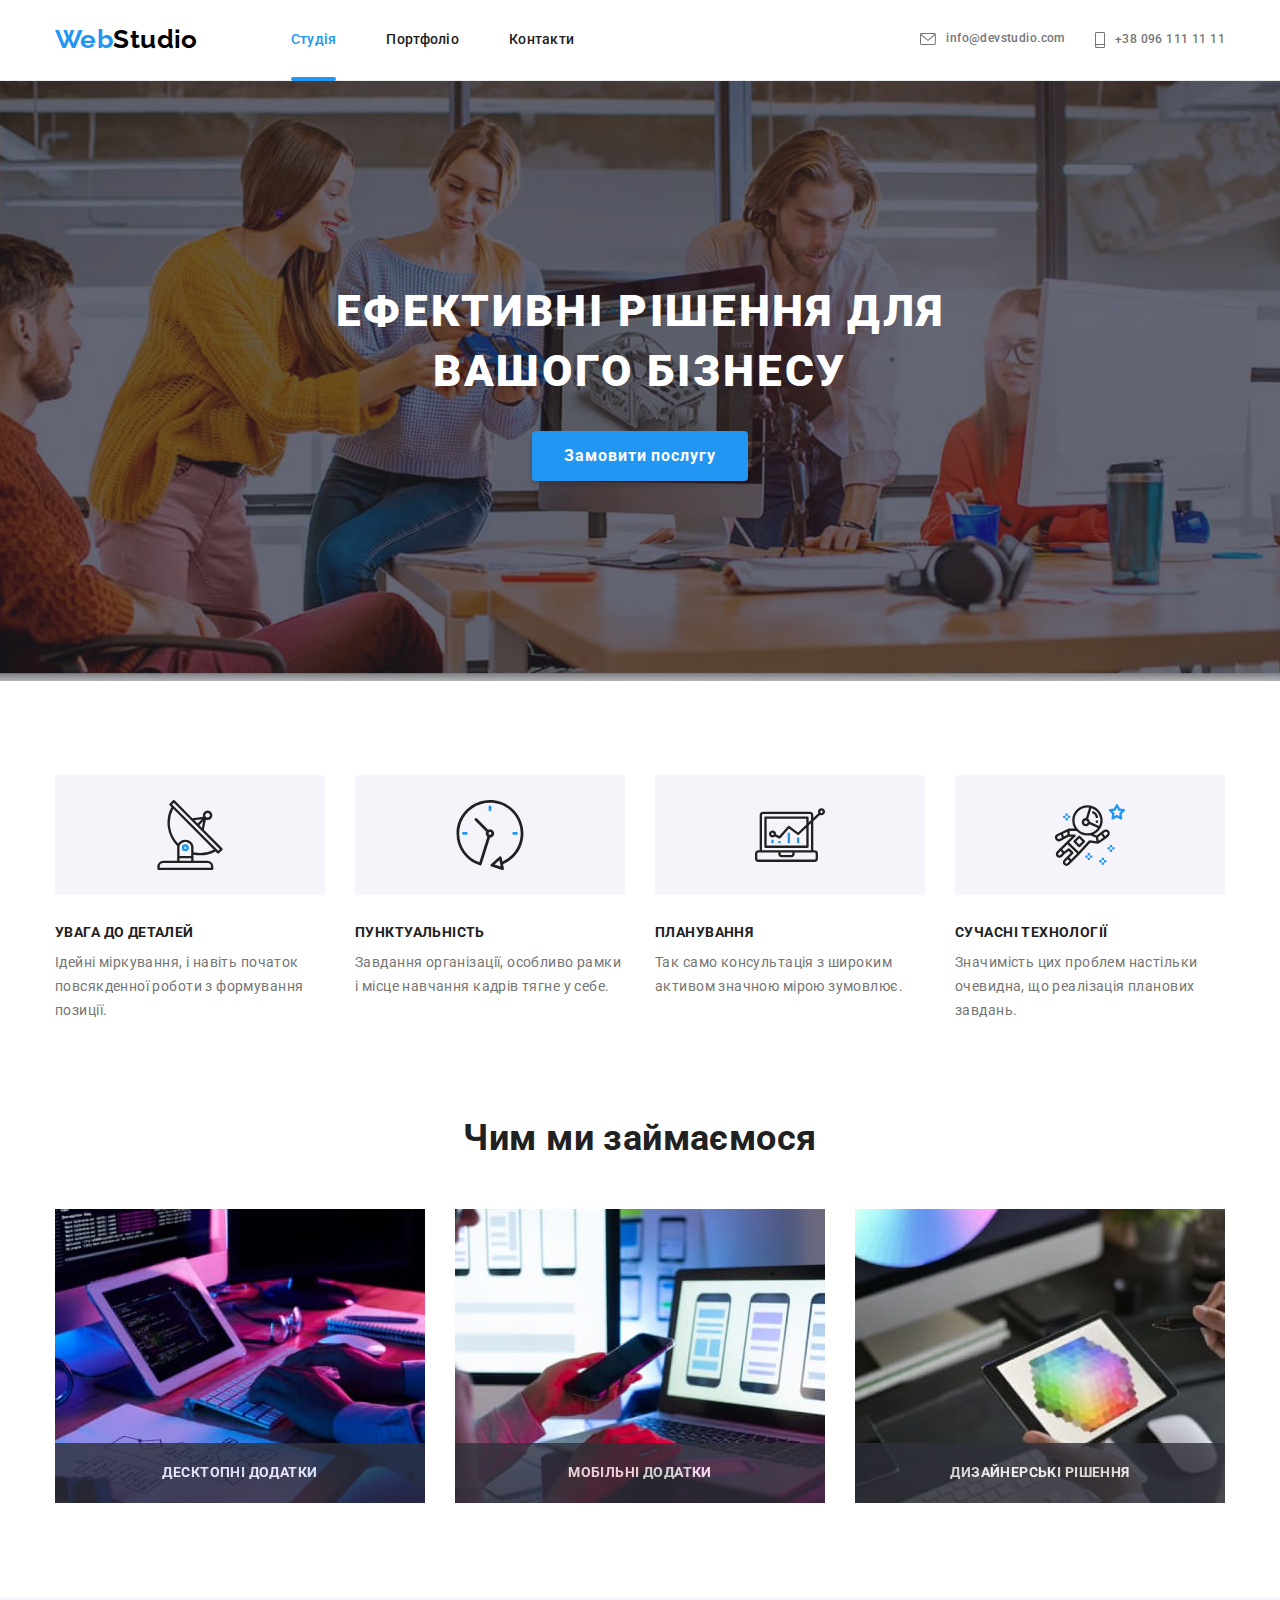
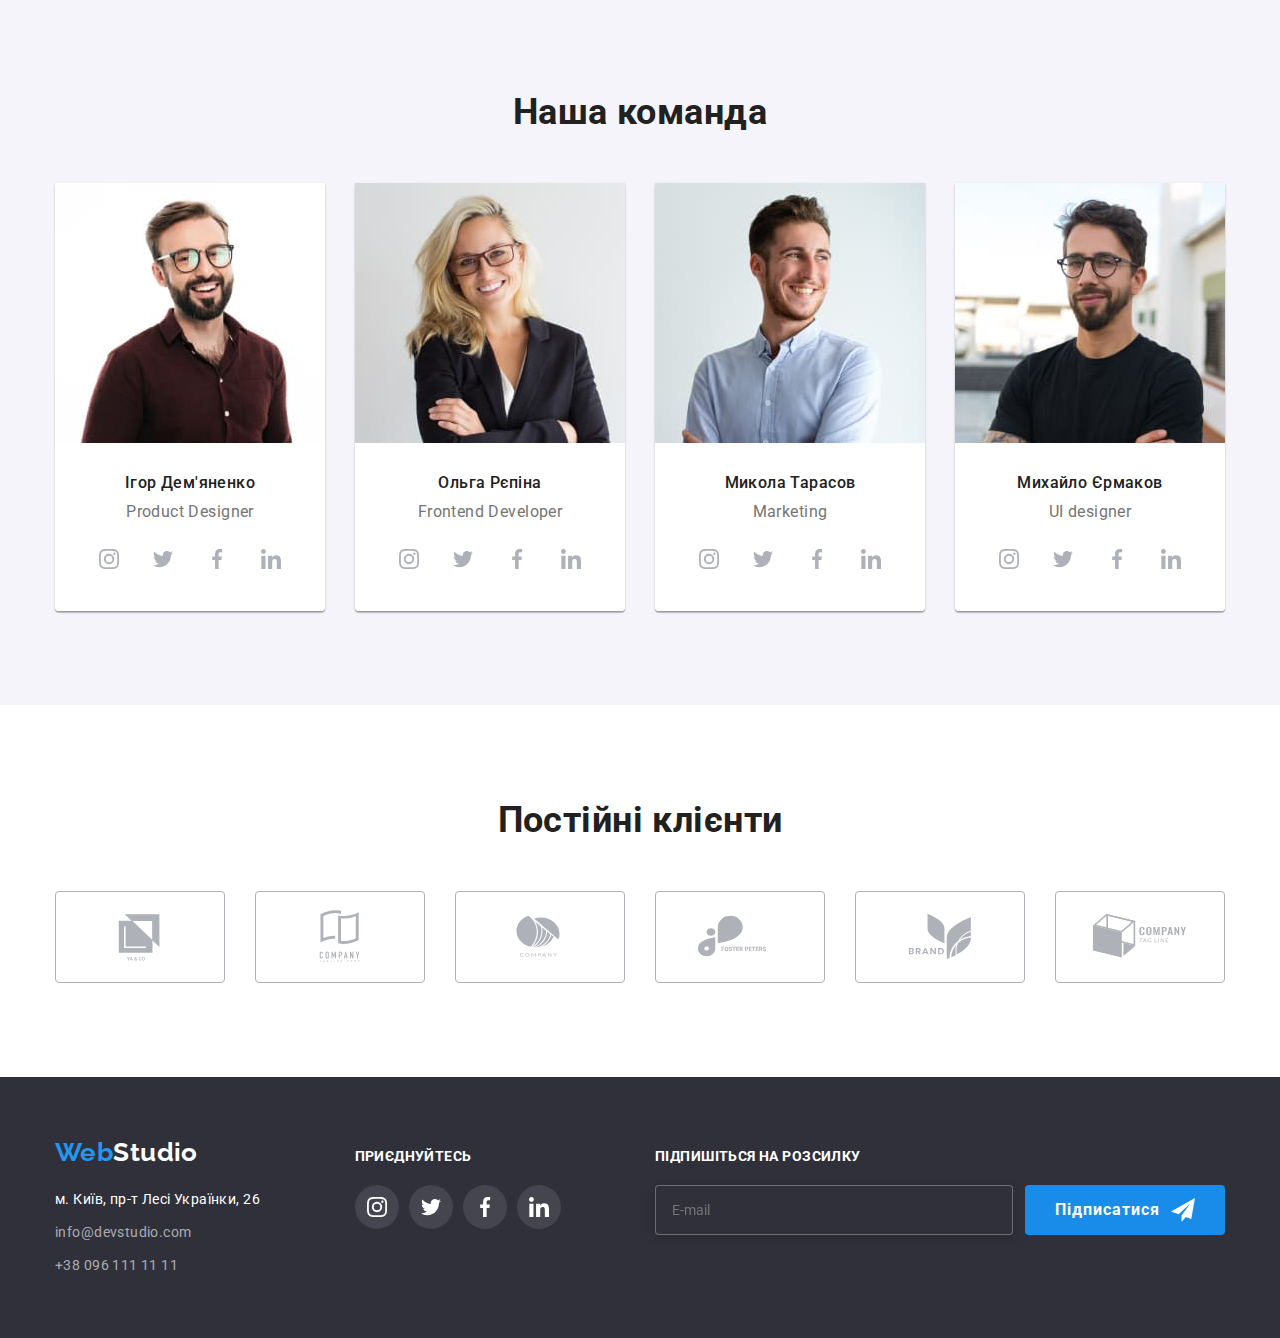
==== commit 0bbb1509: "hw8" ====
--- a/index.html
+++ b/index.html
@@ -38,9 +38,15 @@
             </li>
           </ul>
         </nav>
-        <svg class="burger" width="40" height="40">
-          <use href="./images/symbol-defs.svg#icon-burger"></use>
-        </svg>
+        <button
+          class="burger-btn js-open-menu"
+          aria-expanded="false"
+          aria-controls="mobile-menu"
+        >
+          <svg class="burger-btn__burger" width="40" height="40">
+            <use href="./images/symbol-defs.svg#icon-burger"></use>
+          </svg>
+        </button>
         <ul class="page-header__contact-list">
           <li class="page-header__contact-item">
             <a
@@ -228,20 +234,43 @@
           <ul class="employments-section__list">
             <li class="employments-section__item">
               <div class="employments-section__card">
-                <img src="./images/coding.jpg" alt="кодимо" width="370" />
+                <img
+                  src="./images/desktop/employee/coding@1x.jpg"
+                  srcset="
+                    ./images/desktop/employee/coding@1x.jpg 1x,
+                    ./images/desktop/employee/coding@2x.jpg 2x,
+                    ./images/desktop/employee/coding@3x.jpg 3x
+                  "
+                  alt="кодимо"
+                  width="370"
+                />
                 <p class="employments-section__sub-title">Десктопні додатки</p>
-              </div>
-            </li>
-            <li class="employments-section__item">
-              <div class="employments-section__card">
-                <img src="./images/work.jpg" alt="дизайн" width="370" />
-                <p class="employments-section__sub-title">Мобільні додатки</p>
               </div>
             </li>
             <li class="employments-section__item">
               <div class="employments-section__card">
                 <img
-                  src="./images/take-color.jpg"
+                  src="./images/desktop/employee/work@1x.jpg"
+                  srcset="
+                    ./images/desktop/employee/work@1x.jpg 1x,
+                    ./images/desktop/employee/work@2x.jpg 2x,
+                    ./images/desktop/employee/work@3x.jpg 3x
+                  "
+                  alt="дизайн"
+                  width="370"
+                />
+                <p class="employments-section__sub-title">Мобільні додатки</p>
+              </div>
+            </li>
+            <li class="employments-section__item">
+              <div class="employments-section__card">
+                <img
+                  src="./images/desktop/employee/take-color.jpg"
+                  srcset="
+                    ./images/desktop/employee/take-color.jpg    1x,
+                    ./images/desktop/employee/take-color@2x.jpg 2x,
+                    ./images/desktop/employee/take-color@3x.jpg 3x
+                  "
                   alt="вибір кольору"
                   width="370"
                 />
@@ -260,12 +289,40 @@
           <ul class="team-section__list">
             <li class="team-section__item">
               <div class="player">
-                <img
-                  class="player__image"
-                  src="./images/igor-demjanenko.jpg"
-                  alt="Ігор_Дем'яненко"
-                  width="270"
-                />
+                <picture>
+                  <source
+                    srcset="
+                      ./images/desktop/team/igor@1x.jpg 1x,
+                      ./images/desktop/team/igor@2x.jpg 2x,
+                      ./images/desktop/team/igor@3x.jpg 3x
+                    "
+                    media="(min-width:900px)"
+                  />
+
+                  <source
+                    srcset="
+                      ./images/tablet/team/igor.jpg    1x,
+                      ./images/tablet/team/igor@2x.jpg 2x,
+                      ./images/tablet/team/igor@3x.jpg 3x
+                    "
+                    media="(max-width:900px)"
+                  />
+
+                  <source
+                    srcset="
+                      ./images/mobile/team/igor.jpg    1x,
+                      ./images/mobile/team/igor@2x.jpg 2x,
+                      ./images/mobile/team/igor@3x.jpg 3x
+                    "
+                    media="(max-width:600px)"
+                  />
+
+                  <img
+                    class="player__image"
+                    src="./images/desktop/team/igor@1x.jpg"
+                    alt="Ігор_Дем'яненко"
+                  />
+                </picture>
                 <div class="player__data">
                   <h3 class="player__sub-title">Ігор Дем'яненко</h3>
                   <p class="player__position">Product Designer</p>
@@ -313,12 +370,40 @@
 
             <li class="team-section__item">
               <div class="player">
-                <img
-                  class="player__image"
-                  src="./images/olga-repina.jpg"
-                  alt="Ольга_Рєпіна"
-                  width="270"
-                />
+                <picture>
+                  <source
+                    srcset="
+                      ./images/desktop/team/olga@1x.jpg 1x,
+                      ./images/desktop/team/olga@2x.jpg 2x,
+                      ./images/desktop/team/olga@3x.jpg 3x
+                    "
+                    media="(min-width:900px)"
+                  />
+
+                  <source
+                    srcset="
+                      ./images/tablet/team/olga.jpg    1x,
+                      ./images/tablet/team/olga@2x.jpg 2x,
+                      ./images/tablet/team/olga@3x.jpg 3x
+                    "
+                    media="(max-width:900px)"
+                  />
+
+                  <source
+                    srcset="
+                      ./images/mobile/team/olga.jpg    1x,
+                      ./images/mobile/team/olga@2x.jpg 2x,
+                      ./images/mobile/team/olga@3x.jpg 3x
+                    "
+                    media="(max-width:600px)"
+                  />
+
+                  <img
+                    class="player__image"
+                    src="./images/desktop/team/olga@1x.jpg"
+                    alt="Ігор_Дем'яненко"
+                  />
+                </picture>
                 <div class="player__data">
                   <h3 class="player__sub-title">Ольга Рєпіна</h3>
                   <p class="player__position">Frontend Developer</p>
@@ -365,12 +450,40 @@
             </li>
             <li class="team-section__item">
               <div class="player">
-                <img
-                  class="player__image"
-                  src="./images/nikola-tarasov.jpg"
-                  alt="Микола_Тарасов"
-                  width="270"
-                />
+                <picture>
+                  <source
+                    srcset="
+                      ./images/desktop/team/nikola@1x.jpg 1x,
+                      ./images/desktop/team/nikola@2x.jpg 2x,
+                      ./images/desktop/team/nikola@3x.jpg 3x
+                    "
+                    media="(min-width:900px)"
+                  />
+
+                  <source
+                    srcset="
+                      ./images/tablet/team/nikola.jpg    1x,
+                      ./images/tablet/team/nikola@2x.jpg 2x,
+                      ./images/tablet/team/nikola@3x.jpg 3x
+                    "
+                    media="(max-width:900px)"
+                  />
+
+                  <source
+                    srcset="
+                      ./images/mobile/team/nikola.jpg    1x,
+                      ./images/mobile/team/nikola@2x.jpg 2x,
+                      ./images/mobile/team/nikola@3x.jpg 3x
+                    "
+                    media="(max-width:600px)"
+                  />
+
+                  <img
+                    class="player__image"
+                    src="./images/desktop/team/nikola@1x.jpg"
+                    alt="Ігор_Дем'яненко"
+                  />
+                </picture>
                 <div class="player__data">
                   <h3 class="player__sub-title">Микола Тарасов</h3>
                   <p class="player__position">Marketing</p>
@@ -417,12 +530,40 @@
             </li>
             <li class="team-section__item">
               <div class="player">
-                <img
-                  class="player__image"
-                  src="./images/majkl-ermakov.jpg"
-                  alt="Михайло_Єрмаков"
-                  width="270"
-                />
+                <picture>
+                  <source
+                    srcset="
+                      ./images/desktop/team/majkl@1x.jpg 1x,
+                      ./images/desktop/team/majkl@2x.jpg 2x,
+                      ./images/desktop/team/majkl@3x.jpg 3x
+                    "
+                    media="(min-width:900px)"
+                  />
+
+                  <source
+                    srcset="
+                      ./images/tablet/team/majkljpg     1x,
+                      ./images/tablet/team/majkl@2x.jpg 2x,
+                      ./images/tablet/team/majkl@3x.jpg 3x
+                    "
+                    media="(max-width:900px)"
+                  />
+
+                  <source
+                    srcset="
+                      ./images/mobile/team/majkl.jpg    1x,
+                      ./images/mobile/team/majkl@2x.jpg 2x,
+                      ./images/mobile/team/majkl@3x.jpg 3x
+                    "
+                    media="(max-width:600px)"
+                  />
+
+                  <img
+                    class="player__image"
+                    src="./images/desktop/team/majkl@1x.jpg"
+                    alt="Ігор_Дем'яненко"
+                  />
+                </picture>
                 <div class="player__data">
                   <h3 class="player__sub-title">Михайло Єрмаков</h3>
                   <p class="player__position">UI designer</p>
@@ -618,6 +759,54 @@
         </div>
       </div>
     </footer>
+    <div class="menu-container js-menu-container" id="mobile-menu">
+      <button class="burger-btn js-close-menu">
+        <svg width="40" height="40">
+          <use href="./images/symbol-defs.svg#icon-close_cross"></use>
+        </svg>
+      </button>
+
+      <ul class="mobile-nav">
+        <li class="mobile-nav__item">
+          <a href="./index.html" class="mobile-nav__link">Студія</a>
+        </li>
+        <li class="mobile-nav__item">
+          <a href="./portfolio.html" class="mobile-nav__link">Портфоліо</a>
+        </li>
+        <li class="mobile-nav__item">
+          <a href="" class="mobile-nav__link">Контакти</a>
+        </li>
+      </ul>
+      <div class="contact-box">
+        <ul class="mobile-contact">
+          <li class="mobile-contact__item">
+            <a href="tel:+380961111111" class="mobile-contact__link--number"
+              >+38 096 111 11 11</a
+            >
+          </li>
+          <li class="mobile-contact__item">
+            <a href="mailto:info@devstudio.com" class="mobile-contact__link"
+              >info@devstudio.com</a
+            >
+          </li>
+        </ul>
+        <ul class="mobile-media">
+          <li class="mobile-media__item">
+            <a href="" class="mobile-media__link">Instagram</a>
+          </li>
+          <li class="mobile-media__item">
+            <a href="" class="mobile-media__link">Twitter</a>
+          </li>
+          <li class="mobile-media__item">
+            <a href="" class="mobile-media__link">Facebook</a>
+          </li>
+          <li class="mobile-media__item">
+            <a href="" class="mobile-media__link">LinkedIn</a>
+          </li>
+        </ul>
+      </div>
+    </div>
+    <script src="./js/mobail-menu.js"></script>
     <script src="./js/modal.js"></script>
   </body>
 </html>
--- a/css/main.min.css
+++ b/css/main.min.css
@@ -1 +1 @@
-/*! modern-normalize v1.1.0 | MIT License | https://github.com/sindresorhus/modern-normalize */*,::after,::before{box-sizing:border-box}html{-moz-tab-size:4;tab-size:4}html{line-height:1.15;-webkit-text-size-adjust:100%}body{margin:0}body{font-family:system-ui,-apple-system,"Segoe UI",Roboto,Helvetica,Arial,sans-serif,"Apple Color Emoji","Segoe UI Emoji"}hr{height:0;color:inherit}abbr[title]{text-decoration:underline dotted}b,strong{font-weight:bolder}code,kbd,pre,samp{font-family:ui-monospace,SFMono-Regular,Consolas,"Liberation Mono",Menlo,monospace;font-size:1em}small{font-size:80%}sub,sup{font-size:75%;line-height:0;position:relative;vertical-align:baseline}sub{bottom:-0.25em}sup{top:-0.5em}table{text-indent:0;border-color:inherit}button,input,optgroup,select,textarea{font-family:inherit;font-size:100%;line-height:1.15;margin:0}button,select{text-transform:none}[type=button],[type=reset],[type=submit],button{-webkit-appearance:button}::-moz-focus-inner{border-style:none;padding:0}:-moz-focusring{outline:1px dotted ButtonText}:-moz-ui-invalid{box-shadow:none}legend{padding:0}progress{vertical-align:baseline}::-webkit-inner-spin-button,::-webkit-outer-spin-button{height:auto}[type=search]{-webkit-appearance:textfield;outline-offset:-2px}::-webkit-search-decoration{-webkit-appearance:none}::-webkit-file-upload-button{-webkit-appearance:button;font:inherit}summary{display:list-item}body{font-family:"Roboto",sans-serif;font-size:14px;color:#212121;letter-spacing:.03em;background-color:#fff}.section{padding-top:60px;padding-bottom:60px}@media screen and (min-width: 1200px){.section{padding-top:94px;padding-bottom:94px}}.conteiner{padding-left:15px;padding-right:15px;margin-right:auto;margin-left:auto}@media screen and (min-width: 480px){.conteiner{width:480px}}@media screen and (min-width: 768px){.conteiner{width:768px}}@media screen and (min-width: 1200px){.conteiner{width:1200px}}.section-title{margin-top:0;margin-bottom:50px;text-align:center;font-weight:700;font-size:26px;line-height:1.2692307692}@media screen and (min-width: 1200px){.section-title{font-weight:700;font-size:36px;line-height:1.1666666667}}.visually-hidden{position:absolute;white-space:nowrap;width:1px;height:1px;overflow:hidden;border:0;padding:0;clip:rect(0 0 0 0);clip-path:inset(50%);margin:-1px}img,svg{display:block}.logo{font-family:"Raleway";font-style:normal;font-weight:700;font-size:24px;line-height:1.1666666667;text-decoration:none}.logo .logo__part{color:#2196f3}.logo.page-header__logo--main{padding-top:16px;padding-bottom:16px;color:#000}@media screen and (min-width: 768px){.logo.page-header__logo--main{margin-right:87px;padding-top:26px;padding-bottom:26px}}@media screen and (min-width: 1200px){.logo.page-header__logo--main{margin-right:93px;padding-top:24px;padding-bottom:25px}}.logo.footer-contact__logo--dark{display:block;color:#fff;margin-right:0;margin-bottom:20px;padding:0}@media screen and (min-width: 1199px){.logo{line-height:1.1923076923;font-size:26px}}.social-network{display:flex;justify-content:center;padding:0;margin:0;list-style:none;gap:10px}.social-network__media{display:flex;align-items:center;justify-content:center;width:44px;height:44px;border-radius:50%;text-decoration:none;fill:#afb1b8;background-color:#fff;transition:background-color 250ms cubic-bezier(0.4, 0, 0.2, 1),fill 250ms cubic-bezier(0.4, 0, 0.2, 1)}.social-network__media:hover,.social-network__media:focus{background-color:#2196f3;fill:#fff}.social-network__media--footer-style{fill:#fff;background-color:rgba(255,255,255,.1)}.social-network__icon{width:20px;height:20px}.page-header{border-bottom:1px solid #ececec}.page-header .conteiner{display:flex}@media screen and (max-width: 1199px){.page-header .conteiner{display:flex;align-items:center;justify-content:space-between}}@media screen and (min-width: 768px){.burger{display:none}}.page-header__contact-list{list-style:none;margin:0}@media screen and (max-width: 767px){.page-header__contact-list{display:none}}@media screen and (min-width: 768px){.page-header__contact-list{display:flex;flex-direction:column;margin-left:auto;padding:21px 0;gap:10px}}@media screen and (min-width: 1200px){.page-header__contact-list{display:flex;flex-direction:row;padding:0;gap:30px}}.page-header__contact-icon{margin-right:10px;fill:currentColor}.page-header__contact-link{display:flex;align-items:center;text-decoration:none;transition:color 250ms cubic-bezier(0.4, 0, 0.2, 1),fill 250ms cubic-bezier(0.4, 0, 0.2, 1);color:#757575}@media screen and (min-width: 768px){.page-header__contact-link{padding:0;font-weight:500;font-size:12px;line-height:1.1666666667}}@media screen and (min-width: 1200px){.page-header__contact-link{padding:32px 0;line-height:1.14}}.page-header__contact-link:hover,.page-header__contact-link:focus{color:#2196f3}.main-nav{display:flex;align-items:center}.main-nav__list{display:flex;margin:0;padding-left:0;list-style:none}@media screen and (max-width: 767px){.main-nav__list{display:none}}.main-nav__item:not(:last-child){margin-right:50px}.main-nav__link{display:block;position:relative;padding:32px 0;font-weight:500;line-height:1.14;letter-spacing:.02em;text-decoration:none;color:#212121;transition:color 250ms cubic-bezier(0.4, 0, 0.2, 1)}.main-nav__link--active{color:#2196f3}.main-nav__link--active::after{position:absolute;bottom:-1px;border-radius:2px;left:0;content:"";width:100%;height:4px;background-color:#2196f3}.main-nav__link:hover,.main-nav__link:focus{color:#2196f3}.section-hero{margin-right:auto;margin-left:auto;padding-top:118px;padding-bottom:118px;max-width:1600px;background-image:linear-gradient(rgba(47, 48, 58, 0.4), rgba(47, 48, 58, 0.4)),url("../images/bghero.jpg");background-repeat:no-repeat;background-position:center;background-size:cover;background-color:#2f303a}@media screen and (min-width: 1200px){.section-hero{padding-top:200px;padding-bottom:200px}}.section-hero__title{text-align:center;letter-spacing:.06em;text-transform:uppercase;color:#fff;margin:0 auto 30px}@media screen and (min-width: 480px){.section-hero__title{width:360px;font-weight:900;font-size:26px;line-height:1.6153846154}}@media screen and (min-width: 1200px){.section-hero__title{width:696px;font-weight:900;font-size:44px;line-height:1.3636363636}}.section-hero__button{display:block;margin-left:auto;margin-right:auto;min-width:216px;padding:10px 32px;border:none;box-shadow:0px 4px 4px rgba(0,0,0,.15);border-radius:4px;cursor:pointer;font-weight:700;font-size:16px;line-height:1.87;letter-spacing:.06em;background-color:#2196f3;color:#fff;transition:background-color 250ms cubic-bezier(0.4, 0, 0.2, 1)}.section-hero__button:hover,.section-hero__button:focus{background-color:#188ce8}.backdrop{position:fixed;z-index:51;top:0;left:0;width:100%;height:100%;background-color:rgba(0,0,0,.2);transition:opacity 250ms cubic-bezier(0.4, 0, 0.2, 1)}.backdrop.is-hidden{opacity:0;pointer-events:none}.modal{position:absolute;top:50%;left:50%;padding:40px;width:528px;height:581px;opacity:1;border-radius:4px;background:#fff;box-shadow:0px 1px 3px rgba(0,0,0,.12),0px 1px 1px rgba(0,0,0,.14),0px 2px 1px rgba(0,0,0,.2);transform:scale(1) translate(-50%, -50%);transition:transform 250ms cubic-bezier(0.4, 0, 0.2, 1)}.backdrop.is-hidden .modal{transform:translate(-50%, -50%) scale(1.1);transition:transform 250ms cubic-bezier(0.4, 0, 0.2, 1)}.modal__btn-close{position:absolute;display:flex;align-items:center;justify-content:center;top:8px;right:8px;width:30px;height:30px;padding:0;cursor:pointer;border-radius:50%;background:#fff;border:1px solid rgba(0,0,0,.1);fill:currentColor;transition:fill 250ms cubic-bezier(0.4, 0, 0.2, 1)}.modal__btn-close:hover,.modal__btn-close:focus{fill:#2196f3}.modal__feedback{margin-top:0;margin-bottom:12px;font-weight:700;font-size:20px;line-height:1.15;text-align:center;color:#212121}.modal__order-service{display:flex;flex-direction:column;font-weight:400;font-size:12px;line-height:1.16;letter-spacing:.01em;color:#757575}.modal__form-field{position:relative;display:flex;flex-direction:column;margin-bottom:10px}.modal__form-field--field-comment{margin-bottom:20px}.modal__form-input{height:40px;padding:12px 42px;margin-top:4px;cursor:pointer;border:1px solid rgba(33,33,33,.2);border-radius:4px;transition:color 250ms cubic-bezier(0.4, 0, 0.2, 1)}.modal__form-input:focus-visible{outline:1px solid #2196f3}.modal__form-input--comment{padding:12px 16px;resize:none;height:120px}.modal__form-input--comment::placeholder{color:rgba(117,117,117,.5)}.modal__form-icon{position:absolute;bottom:11px;left:12px;transition:color 250ms cubic-bezier(0.4, 0, 0.2, 1)}.modal__form-input:focus+.modal__form-icon{fill:#2196f3;filter:drop-shadow(0px 4px 4px rgba(0, 0, 0, 0.5))}.modal__form-chekbox{margin:0 auto 30px;font-size:14px;line-height:1.71;display:flex;align-items:center;cursor:pointer}.modal__checkbox{position:absolute;white-space:nowrap;width:1px;height:1px;overflow:hidden;border:0;padding:0;clip:rect(0 0 0 0);clip-path:inset(50%);margin:-1px}.modal__form-contract{margin-left:3px;color:#2196f3}.modal__chek-border{position:relative;display:inline-block;margin-right:8px;width:16px;height:15px;color:rgba(0,0,0,0);border:2px solid #000;border-radius:4px;transition:border 250ms cubic-bezier(0.4, 0, 0.2, 1)}.modal__chek-icon{position:absolute;left:-2px;top:-2px;opacity:0;fill:#fff;transition:fill 250ms cubic-bezier(0.4, 0, 0.2, 1),opacity 250ms cubic-bezier(0.4, 0, 0.2, 1)}.modal__checkbox:checked~.modal__chek-border,.modal__checkbox:checked~.modal__chek-border .modal__chek-icon{fill:#2196f3;border-color:#2196f3;opacity:1}.form-btn{width:200px;height:50px;margin:0 auto;font-weight:700;font-size:16px;line-height:1.87;text-align:center;letter-spacing:.06em;cursor:pointer;color:#fff;background-color:#188ce8;border-color:rgba(0,0,0,0);border-radius:4px}.form-btn:hover{box-shadow:0px 4px 4px rgba(0,0,0,.15)}.benefits-section__list{display:flex;flex-direction:column;gap:30px;margin:0;padding:0;list-style:none}@media screen and (min-width: 480px){.benefits-section__list{display:flex;flex-direction:column;gap:30px}}@media screen and (min-width: 768px){.benefits-section__list{display:flex;flex-direction:row;flex-wrap:wrap;gap:30px}}.benefits-section__item{flex-basis:100%}@media screen and (min-width: 768px){.benefits-section__item{flex-basis:calc((100% - 30px)/2)}}@media screen and (min-width: 1200px){.benefits-section__item{flex-basis:calc((100% - 90px)/4)}}.benefits-section__box{display:flex;align-items:center;justify-content:center;height:120px;background-color:#f5f4fa;border-radius:4px;margin-bottom:30px}.benefits-section__icon{width:70px;height:70px}.benefits-section__sub-title{margin-top:0;margin-bottom:10px;font-size:14px;line-height:1.14;text-transform:uppercase;text-align:center}@media screen and (min-width: 768px){.benefits-section__sub-title{text-align:left}}.benefits-section__advantage{margin:0;line-height:1.71;color:#757575}.employments-section{padding-top:0}@media screen and (max-width: 1199px){.employments-section{display:none}}.employments-section__list{display:flex;justify-content:space-between;margin:0;padding:0;list-style:none}.employment{display:block}.employments-section__card{position:relative}.employments-section__sub-title{position:absolute;bottom:0;width:100%;padding:22px 0;margin:0;font-weight:700;font-size:14px;line-height:1.14;text-transform:uppercase;text-align:center;color:#fff;background-color:#2f303a;opacity:.8}.team-section{background-color:#f5f4fa}.team-section__list{display:flex;justify-content:space-between;flex-direction:column;gap:30px;margin:0;padding:0;list-style:none}@media screen and (min-width: 768px)and (max-width: 1199px){.team-section__list{flex-direction:row;flex-wrap:wrap}}@media screen and (min-width: 1200px){.team-section__list{flex-direction:row}}.team-section__item{overflow:hidden;border-radius:0px 0px 4px 4px;box-shadow:0px 1px 3px rgba(0,0,0,.12),0px 1px 1px rgba(0,0,0,.14),0px 2px 1px rgba(0,0,0,.2)}@media screen and (min-width: 460px){.team-section__item{flex:basis 100%}}@media screen and (min-width: 768px){.team-section__item{flex:calc((100% - 30px)/2)}}@media screen and (min-width: 1200px){.team-section__item{flex:calc((100% - 90px)/4)}}.player__image{width:100%;height:auto}.player__data{padding-top:30px;padding-bottom:30px;background:#fff}.player__sub-title{margin-bottom:10px;margin-top:0;font-weight:500;font-size:16px;line-height:1.19;text-align:center}.player__position{margin-top:0;margin-bottom:16px;font-size:16px;line-height:1.19;font-size:16px;line-height:1.1875;text-align:center;color:#757575}.client__list{display:flex;justify-content:space-between;padding:0;margin:0;gap:30px;flex-wrap:wrap;list-style:none}.client__item{flex-basis:calc((100% - 30px)/2)}@media screen and (min-width: 768px){.client__item{flex-basis:calc((100% - 60px)/3)}}@media screen and (min-width: 1200px){.client__item{flex-basis:calc((100% - 150px)/6)}}.client__link{display:flex;align-items:center;justify-content:center;width:100%;height:92px;text-decoration:none;border:1px solid #afb1b8;border-radius:4px;transition:fill 250ms cubic-bezier(0.4, 0, 0.2, 1),border 250ms cubic-bezier(0.4, 0, 0.2, 1)}.client__link:hover,.client__link:focus{border:1px solid #2196f3}.client__icon{fill:#afb1b8;width:106px;height:60px;transition:fill 250ms cubic-bezier(0.4, 0, 0.2, 1)}.client__link:hover .client__icon,.client__link:focus .client__icon{fill:#2196f3}.footer{background-color:#2f303a;padding:60px 0}.footer .conteiner{display:flex;justify-content:space-between;flex-direction:column}@media screen and (max-width: 767px){.footer .conteiner{gap:60px}}@media screen and (min-width: 768px){.footer .conteiner{justify-content:space-around;flex-direction:row;flex-wrap:wrap;gap:30px}}@media screen and (min-width: 1200px){.footer .conteiner{align-items:baseline;justify-content:space-between}}.footer-contacts{text-align:center}@media screen and (min-width: 1200px){.footer-contacts{text-align:start}}.footer-contacts__list{margin:0;padding:0;list-style:none}.footer-contacts__item:not(:last-child){margin-bottom:9px}.footer-contacts__map{text-decoration:none;font-style:normal;font-weight:400;line-height:1.71;color:#fff}.footer-contact__link{font-style:normal;line-height:1.71;text-decoration:none;color:rgba(255,255,255,.6);transition:color 250ms cubic-bezier(0.4, 0, 0.2, 1)}.footer-contact__link:hover,.footer-contact__link:focus{color:#2196f3}.footer-media{text-align:center}@media screen and (min-width: 1200px){.footer-media{text-align:start}}.footer-media__sub-title{margin-top:0;margin-bottom:20px;text-align:center;font-weight:700;font-size:14px;line-height:1.14;text-transform:uppercase;color:#fff}@media screen and (min-width: 1200px){.footer-media__sub-title{text-align:start}}@media screen and (max-width: 767px){.footer-subscribe{text-align:center;max-width:100%}}@media screen and (min-width: 768px)and (max-width: 1199px){.footer-subscribe{max-width:450px}}.form-subscribe__form{display:flex}@media screen and (max-width: 767px){.form-subscribe__form{flex-direction:column;gap:20px}}@media screen and (min-width: 768px){.form-subscribe__form{flex-direction:column;gap:20px}}@media screen and (min-width: 1200px){.form-subscribe__form{flex-direction:row;gap:12px}}.form-subscribe__input{height:50px;padding:15px 16px;display:inline-flex;color:#2196f3;background-color:#2f303a;border:1px solid rgba(255,255,255,.3);filter:drop-shadow(0px 4px 4px rgba(0, 0, 0, 0.15));border-radius:4px;transition:outline 250ms cubic-bezier(0.4, 0, 0.2, 1),border 250ms cubic-bezier(0.4, 0, 0.2, 1)}@media screen and (max-width: 767px){.form-subscribe__input{width:100%}}@media screen and (min-width: 768px)and (max-width: 1199px){.form-subscribe__input{width:450px}}@media screen and (min-width: 1200px){.form-subscribe__input{width:358px}}.form-subscribe__input:focus,.form-subscribe__input:hover,.form-subscribe__input:focus-visible{outline:1px solid #2196f3;border:1px solid #2196f3}.form-btn--footer-style{display:flex;align-items:center;justify-content:space-between;padding:0 28px}/*# sourceMappingURL=main.min.css.map */+/*! modern-normalize v1.1.0 | MIT License | https://github.com/sindresorhus/modern-normalize */*,::after,::before{box-sizing:border-box}html{-moz-tab-size:4;tab-size:4}html{line-height:1.15;-webkit-text-size-adjust:100%}body{margin:0}body{font-family:system-ui,-apple-system,"Segoe UI",Roboto,Helvetica,Arial,sans-serif,"Apple Color Emoji","Segoe UI Emoji"}hr{height:0;color:inherit}abbr[title]{text-decoration:underline dotted}b,strong{font-weight:bolder}code,kbd,pre,samp{font-family:ui-monospace,SFMono-Regular,Consolas,"Liberation Mono",Menlo,monospace;font-size:1em}small{font-size:80%}sub,sup{font-size:75%;line-height:0;position:relative;vertical-align:baseline}sub{bottom:-0.25em}sup{top:-0.5em}table{text-indent:0;border-color:inherit}button,input,optgroup,select,textarea{font-family:inherit;font-size:100%;line-height:1.15;margin:0}button,select{text-transform:none}[type=button],[type=reset],[type=submit],button{-webkit-appearance:button}::-moz-focus-inner{border-style:none;padding:0}:-moz-focusring{outline:1px dotted ButtonText}:-moz-ui-invalid{box-shadow:none}legend{padding:0}progress{vertical-align:baseline}::-webkit-inner-spin-button,::-webkit-outer-spin-button{height:auto}[type=search]{-webkit-appearance:textfield;outline-offset:-2px}::-webkit-search-decoration{-webkit-appearance:none}::-webkit-file-upload-button{-webkit-appearance:button;font:inherit}summary{display:list-item}body{font-family:"Roboto",sans-serif;font-size:14px;color:#212121;letter-spacing:.03em;background-color:#fff}.section{padding-top:60px;padding-bottom:60px}@media screen and (min-width: 1200px){.section{padding-top:94px;padding-bottom:94px}}.conteiner{padding-left:15px;padding-right:15px;margin-right:auto;margin-left:auto}@media screen and (min-width: 480px){.conteiner{width:480px}}@media screen and (min-width: 768px){.conteiner{width:768px}}@media screen and (min-width: 1200px){.conteiner{width:1200px}}.section-title{margin-top:0;margin-bottom:50px;text-align:center;font-weight:700;font-size:26px;line-height:1.2692307692}@media screen and (min-width: 1200px){.section-title{font-weight:700;font-size:36px;line-height:1.1666666667}}.visually-hidden{position:absolute;white-space:nowrap;width:1px;height:1px;overflow:hidden;border:0;padding:0;clip:rect(0 0 0 0);clip-path:inset(50%);margin:-1px}img,svg{display:block}.logo{font-family:"Raleway";font-style:normal;font-weight:700;font-size:24px;line-height:1.1666666667;text-decoration:none}.logo .logo__part{color:#2196f3}.logo.page-header__logo--main{padding-top:16px;padding-bottom:16px;color:#000}@media screen and (min-width: 768px){.logo.page-header__logo--main{margin-right:87px;padding-top:26px;padding-bottom:26px}}@media screen and (min-width: 1200px){.logo.page-header__logo--main{margin-right:93px;padding-top:24px;padding-bottom:25px}}.logo.footer-contact__logo--dark{display:block;color:#fff;margin-right:0;margin-bottom:20px;padding:0}@media screen and (min-width: 1199px){.logo{line-height:1.1923076923;font-size:26px}}.social-network{display:flex;justify-content:center;padding:0;margin:0;list-style:none;gap:10px}.social-network__media{display:flex;align-items:center;justify-content:center;width:44px;height:44px;border-radius:50%;text-decoration:none;fill:#afb1b8;background-color:#fff;transition:background-color 250ms cubic-bezier(0.4, 0, 0.2, 1),fill 250ms cubic-bezier(0.4, 0, 0.2, 1)}.social-network__media:hover,.social-network__media:focus{background-color:#2196f3;fill:#fff}.social-network__media--footer-style{fill:#fff;background-color:rgba(255,255,255,.1)}.social-network__icon{width:20px;height:20px}.page-header{border-bottom:1px solid #ececec}.page-header .conteiner{display:flex}@media screen and (max-width: 1199px){.page-header .conteiner{display:flex;align-items:center;justify-content:space-between}}.page-header__contact-list{list-style:none;margin:0}@media screen and (max-width: 767px){.page-header__contact-list{display:none}}@media screen and (min-width: 768px){.page-header__contact-list{display:flex;flex-direction:column;margin-left:auto;padding:21px 0;gap:10px}}@media screen and (min-width: 1200px){.page-header__contact-list{display:flex;flex-direction:row;padding:0;gap:30px}}.page-header__contact-icon{margin-right:10px;fill:currentColor}.page-header__contact-link{display:flex;align-items:center;text-decoration:none;transition:color 250ms cubic-bezier(0.4, 0, 0.2, 1),fill 250ms cubic-bezier(0.4, 0, 0.2, 1);color:#757575}@media screen and (min-width: 768px){.page-header__contact-link{padding:0;font-weight:500;font-size:12px;line-height:1.1666666667}}@media screen and (min-width: 1200px){.page-header__contact-link{padding:32px 0;line-height:1.14}}.page-header__contact-link:hover,.page-header__contact-link:focus{color:#2196f3}.main-nav{display:flex;align-items:center}.main-nav__list{display:flex;margin:0;padding-left:0;list-style:none}@media screen and (max-width: 767px){.main-nav__list{display:none}}.main-nav__item:not(:last-child){margin-right:50px}.main-nav__link{display:block;position:relative;padding:32px 0;font-weight:500;line-height:1.14;letter-spacing:.02em;text-decoration:none;color:#212121;transition:color 250ms cubic-bezier(0.4, 0, 0.2, 1)}.main-nav__link--active{color:#2196f3}.main-nav__link--active::after{position:absolute;bottom:-1px;border-radius:2px;left:0;content:"";width:100%;height:4px;background-color:#2196f3}.main-nav__link:hover,.main-nav__link:focus{color:#2196f3}.section-hero{margin-right:auto;margin-left:auto;padding-top:118px;padding-bottom:118px;max-width:1600px;background-image:linear-gradient(rgba(47, 48, 58, 0.4), rgba(47, 48, 58, 0.4)),url("../../../images/mobile/hero-bg/hero-bg.jpg");background-repeat:no-repeat;background-position:center;background-size:cover;background-color:#2f303a}@media screen and (min-device-pixel-ratio: 2),screen and (min-resolution: 192dpi),screen and (min-resolution: 2dppx){.section-hero{background-image:linear-gradient(rgba(47, 48, 58, 0.4), rgba(47, 48, 58, 0.4)),url("../../../images/mobile/hero-bg/hero-bg@2x.jpg")}}@media screen and (min-device-pixel-ratio: 3),screen and (min-resolution: 288dpi),screen and (min-resolution: 3dppx){.section-hero{background-image:linear-gradient(rgba(47, 48, 58, 0.4), rgba(47, 48, 58, 0.4)),url("../../../images/mobile/hero-bg/hero-bg@3x.jpg")}}@media screen and (min-width: 500px){.section-hero{background-image:linear-gradient(rgba(47, 48, 58, 0.4), rgba(47, 48, 58, 0.4)),url("../../../images/tablet/hero-bg/hero-bg.jpg")}}@media screen and (min-width: 500px)and (min-device-pixel-ratio: 2),screen and (min-width: 500px)and (min-resolution: 192dpi),screen and (min-width: 500px)and (min-resolution: 2dppx){.section-hero{background-image:linear-gradient(rgba(47, 48, 58, 0.4), rgba(47, 48, 58, 0.4)),url("../../../images/tablet/hero-bg/hero-bg@2x.jpg")}}@media screen and (min-width: 500px)and (min-device-pixel-ratio: 3),screen and (min-width: 500px)and (min-resolution: 288dpi),screen and (min-width: 500px)and (min-resolution: 3dppx){.section-hero{background-image:linear-gradient(rgba(47, 48, 58, 0.4), rgba(47, 48, 58, 0.4)),url("../../../images/tablet/hero-bg/hero-bg@3x.jpg")}}@media screen and (min-width: 850px){.section-hero{background-image:linear-gradient(rgba(47, 48, 58, 0.4), rgba(47, 48, 58, 0.4)),url("../../../images/desktop/hero-bg/herobg@1x.jpg")}}@media screen and (min-width: 850px)and (min-device-pixel-ratio: 2),screen and (min-width: 850px)and (min-resolution: 192dpi),screen and (min-width: 850px)and (min-resolution: 2dppx){.section-hero{background-image:linear-gradient(rgba(47, 48, 58, 0.4), rgba(47, 48, 58, 0.4)),url("../../../images/desktop/hero-bg/herobg@2x.jpg")}}@media screen and (min-width: 850px)and (min-device-pixel-ratio: 3),screen and (min-width: 850px)and (min-resolution: 288dpi),screen and (min-width: 850px)and (min-resolution: 3dppx){.section-hero{background-image:linear-gradient(rgba(47, 48, 58, 0.4), rgba(47, 48, 58, 0.4)),url("../../../images/desktop/hero-bg/herobg@3x.jpg")}}@media screen and (min-width: 1200px){.section-hero{padding-top:200px;padding-bottom:200px}}.section-hero__title{text-align:center;letter-spacing:.06em;text-transform:uppercase;color:#fff;margin:0 auto 30px}@media screen and (min-width: 480px){.section-hero__title{width:360px;font-weight:900;font-size:26px;line-height:1.6153846154}}@media screen and (min-width: 1200px){.section-hero__title{width:696px;font-weight:900;font-size:44px;line-height:1.3636363636}}.section-hero__button{display:block;margin-left:auto;margin-right:auto;min-width:200px;padding:10px 24px;border:none;box-shadow:0px 4px 4px rgba(0,0,0,.15);border-radius:4px;cursor:pointer;font-weight:700;font-size:16px;line-height:1.87;letter-spacing:.06em;background-color:#2196f3;color:#fff;transition:background-color 250ms cubic-bezier(0.4, 0, 0.2, 1)}@media screen and (min-width: 1200px){.section-hero__button{padding:10px 32px}}.section-hero__button:hover,.section-hero__button:focus{background-color:#188ce8}.backdrop{position:fixed;z-index:51;top:0;left:0;width:100%;height:100%;background-color:rgba(0,0,0,.2);transition:opacity 250ms cubic-bezier(0.4, 0, 0.2, 1)}.backdrop.is-hidden{opacity:0;pointer-events:none}.modal{position:absolute;top:50%;left:50%;padding:40px;height:609px;opacity:1;border-radius:4px;background:#fff;box-shadow:0px 1px 3px rgba(0,0,0,.12),0px 1px 1px rgba(0,0,0,.14),0px 2px 1px rgba(0,0,0,.2);transform:scale(1) translate(-50%, -50%);transition:transform 250ms cubic-bezier(0.4, 0, 0.2, 1)}.backdrop.is-hidden .modal{transform:translate(-50%, -50%) scale(1.1);transition:transform 250ms cubic-bezier(0.4, 0, 0.2, 1)}@media screen and (max-width: 479px){.modal{width:100%}}@media screen and (min-width: 480px){.modal{width:450px}}@media screen and (min-width: 1200px){.modal{width:528px;height:581px}}.modal__btn-close{position:absolute;display:flex;align-items:center;justify-content:center;top:8px;right:8px;width:30px;height:30px;padding:0;cursor:pointer;border-radius:50%;background:#fff;border:1px solid rgba(0,0,0,.1);fill:currentColor;transition:fill 250ms cubic-bezier(0.4, 0, 0.2, 1)}.modal__btn-close:hover,.modal__btn-close:focus{fill:#2196f3}.modal__feedback{margin-top:0;margin-bottom:12px;font-weight:700;font-size:20px;line-height:1.15;text-align:center;color:#212121}.modal__order-service{display:flex;flex-direction:column;font-weight:400;font-size:12px;line-height:1.16;letter-spacing:.01em;color:#757575}.modal__form-field{position:relative;display:flex;flex-direction:column;margin-bottom:10px}.modal__form-field--field-comment{margin-bottom:20px}.modal__form-input{height:40px;padding:12px 42px;margin-top:4px;cursor:pointer;border:1px solid rgba(33,33,33,.2);border-radius:4px;transition:color 250ms cubic-bezier(0.4, 0, 0.2, 1)}.modal__form-input:focus-visible{outline:1px solid #2196f3}.modal__form-input--comment{padding:12px 16px;resize:none;height:120px}.modal__form-input--comment::placeholder{color:rgba(117,117,117,.5)}.modal__form-icon{position:absolute;bottom:11px;left:12px;transition:color 250ms cubic-bezier(0.4, 0, 0.2, 1)}.modal__form-input:focus+.modal__form-icon{fill:#2196f3;filter:drop-shadow(0px 4px 4px rgba(0, 0, 0, 0.5))}.modal__form-chekbox{margin:0 auto 30px;font-size:12px;line-height:1.1666666667;display:flex;align-items:center;cursor:pointer}@media screen and (max-width: 479px){.modal__form-chekbox{display:flex;align-items:center;justify-content:center;flex-wrap:wrap}}@media screen and (min-width: 480px){.modal__form-chekbox{display:flex;align-items:center}}@media screen and (min-width: 1200px){.modal__form-chekbox{font-size:14px;line-height:1.71}}.modal__checkbox{position:absolute;white-space:nowrap;width:1px;height:1px;overflow:hidden;border:0;padding:0;clip:rect(0 0 0 0);clip-path:inset(50%);margin:-1px}.modal__form-contract{margin-left:3px;color:#2196f3}.modal__chek-border{position:relative;display:inline-block;margin-right:8px;width:16px;height:15px;color:rgba(0,0,0,0);border:2px solid #000;border-radius:4px;transition:border 250ms cubic-bezier(0.4, 0, 0.2, 1)}.modal__chek-icon{position:absolute;left:-2px;top:-2px;opacity:0;fill:#fff;transition:fill 250ms cubic-bezier(0.4, 0, 0.2, 1),opacity 250ms cubic-bezier(0.4, 0, 0.2, 1)}.modal__checkbox:checked~.modal__chek-border,.modal__checkbox:checked~.modal__chek-border .modal__chek-icon{fill:#2196f3;border-color:#2196f3;opacity:1}.form-btn{width:200px;height:50px;margin:0 auto;font-weight:700;font-size:16px;line-height:1.87;text-align:center;letter-spacing:.06em;cursor:pointer;color:#fff;background-color:#188ce8;border-color:rgba(0,0,0,0);border-radius:4px}.form-btn:hover{box-shadow:0px 4px 4px rgba(0,0,0,.15)}.benefits-section__list{display:flex;flex-direction:column;gap:30px;margin:0;padding:0;list-style:none}@media screen and (min-width: 480px){.benefits-section__list{display:flex;flex-direction:column;gap:30px}}@media screen and (min-width: 768px){.benefits-section__list{display:flex;flex-direction:row;flex-wrap:wrap;gap:30px}}.benefits-section__item{flex-basis:100%}@media screen and (min-width: 768px){.benefits-section__item{flex-basis:calc((100% - 30px)/2)}}@media screen and (min-width: 1200px){.benefits-section__item{flex-basis:calc((100% - 90px)/4)}}.benefits-section__box{display:flex;align-items:center;justify-content:center;height:120px;background-color:#f5f4fa;border-radius:4px;margin-bottom:30px}.benefits-section__icon{width:70px;height:70px}.benefits-section__sub-title{margin-top:0;margin-bottom:10px;font-size:14px;line-height:1.14;text-transform:uppercase;text-align:center}@media screen and (min-width: 768px){.benefits-section__sub-title{text-align:left}}.benefits-section__advantage{margin:0;line-height:1.71;color:#757575}.employments-section{padding-top:0}@media screen and (max-width: 1199px){.employments-section{display:none}}.employments-section__list{display:flex;justify-content:space-between;margin:0;padding:0;list-style:none}.employment{display:block}.employments-section__card{position:relative}.employments-section__sub-title{position:absolute;bottom:0;width:100%;padding:22px 0;margin:0;font-weight:700;font-size:14px;line-height:1.14;text-transform:uppercase;text-align:center;color:#fff;background-color:#2f303a;opacity:.8}.team-section{background-color:#f5f4fa}.team-section__list{display:flex;justify-content:space-between;flex-direction:column;gap:30px;margin:0;padding:0;list-style:none}@media screen and (min-width: 768px)and (max-width: 1199px){.team-section__list{flex-direction:row;flex-wrap:wrap}}@media screen and (min-width: 1200px){.team-section__list{flex-direction:row}}.team-section__item{overflow:hidden;border-radius:0px 0px 4px 4px;box-shadow:0px 1px 3px rgba(0,0,0,.12),0px 1px 1px rgba(0,0,0,.14),0px 2px 1px rgba(0,0,0,.2)}@media screen and (min-width: 460px){.team-section__item{flex:basis 100%}}@media screen and (min-width: 768px){.team-section__item{flex:calc((100% - 30px)/2)}}@media screen and (min-width: 1200px){.team-section__item{flex:calc((100% - 90px)/4)}}.player__image{width:100%;height:auto}.player__data{padding-top:30px;padding-bottom:30px;background:#fff}.player__sub-title{margin-bottom:10px;margin-top:0;font-weight:500;font-size:16px;line-height:1.19;text-align:center}.player__position{margin-top:0;margin-bottom:16px;font-size:16px;line-height:1.19;font-size:16px;line-height:1.1875;text-align:center;color:#757575}.client__list{display:flex;justify-content:space-between;padding:0;margin:0;gap:30px;flex-wrap:wrap;list-style:none}.client__item{flex-basis:calc((100% - 30px)/2)}@media screen and (min-width: 768px){.client__item{flex-basis:calc((100% - 60px)/3)}}@media screen and (min-width: 1200px){.client__item{flex-basis:calc((100% - 150px)/6)}}.client__link{display:flex;align-items:center;justify-content:center;width:100%;height:92px;text-decoration:none;border:1px solid #afb1b8;border-radius:4px;transition:fill 250ms cubic-bezier(0.4, 0, 0.2, 1),border 250ms cubic-bezier(0.4, 0, 0.2, 1)}.client__link:hover,.client__link:focus{border:1px solid #2196f3}.client__icon{fill:#afb1b8;width:106px;height:60px;transition:fill 250ms cubic-bezier(0.4, 0, 0.2, 1)}.client__link:hover .client__icon,.client__link:focus .client__icon{fill:#2196f3}.burger-btn{min-height:40px;min-width:40px;display:flex;align-items:center;justify-content:center;margin:0;padding:0;background-color:rgba(0,0,0,0);cursor:pointer;border:none;border-radius:50%;outline:none}@media(min-width: 768px){.burger-btn{display:none}}.burger-btn:hover,.burger-btn:focus{fill:#2196f3}.menu-container{position:fixed;top:0;left:0;width:100vw;height:100vh;display:flex;justify-content:space-between;flex-direction:column;padding:48px 40px;background-color:#fff;z-index:999;transform:translateX(100%);transition:transform 250ms ease-in-out}.menu-container.is-open{transform:translateX(0)}.menu-container .burger-btn{position:absolute;top:16px;right:16px;color:#fff}.mobile-nav{padding:0;margin:0;list-style:none}.mobile-nav__link{display:block;text-decoration:none;font-weight:500;font-size:40px;line-height:1.175;letter-spacing:.02em;color:#212121;transition:color 250ms cubic-bezier(0.4, 0, 0.2, 1)}.mobile-nav__item:not(:last-child){margin-bottom:32px}.mobile-nav__item:hover .mobile-nav__link,.mobile-nav__item:focus .mobile-nav__link{color:#2196f3}.contact-box{display:flex;flex-direction:column;gap:64px}.mobile-contact{padding:0;margin:0;list-style:none}.mobile-contact__item:first-child{margin-bottom:32px}.mobile-contact__link--number{display:block;font-weight:500;font-size:34px;line-height:1.1764705882;letter-spacing:.02em;text-decoration:none;color:#2196f3}.mobile-contact__link{display:block;font-weight:500;font-size:24px;line-height:1.1666666667;letter-spacing:.02em;text-decoration:none;color:#757575}.mobile-media{display:flex;align-items:flex-start;gap:20px;padding:0;margin:0;list-style:none}.mobile-media__link{display:block;text-decoration:none;font-weight:500;font-size:18px;line-height:1.2222222222;letter-spacing:.02em;color:#2196f3}.mobile-menu .link{padding:10px;color:#fff}.filter-btns{display:flex;gap:8px;margin-top:0;padding:0;list-style:none}@media screen and (max-width: 767px){.filter-btns{flex-wrap:wrap;row-gap:15px;margin-bottom:40px}}@media screen and (min-width: 768px){.filter-btns{justify-content:center;margin-bottom:30px}}@media screen and (min-width: 1200px){.filter-btns{margin-bottom:50px}}.filter-btns__button{padding:6px 25px;font-family:inherit;letter-spacing:inherit;font-weight:500;font-size:16px;line-height:1.6;text-align:center;cursor:pointer;border-radius:4px;border-color:rgba(0,0,0,0);background-color:#f5f4fa;transition:color 250ms cubic-bezier(0.4, 0, 0.2, 1),background-color 250ms cubic-bezier(0.4, 0, 0.2, 1),box-shadow 250ms cubic-bezier(0.4, 0, 0.2, 1)}.filter-btns__button:hover,.filter-btns__button:focus{background-color:#2196f3;color:#fff;box-shadow:0px 3px 1px rgba(0,0,0,.1),0px 1px 2px rgba(0,0,0,.08),0px 2px 2px rgba(0,0,0,.12)}.projects{margin:0;padding:0;list-style:none}@media screen and (min-width: 768px){.projects{display:flex;align-items:center;justify-content:space-between;flex-wrap:wrap;gap:30px}}.project__item{width:100%;background:#fff;transition:box-shadow 250ms cubic-bezier(0.4, 0, 0.2, 1)}.project__item:hover,.project__item:focus{box-shadow:0px 1px 1px rgba(0,0,0,.12),0px 4px 4px rgba(0,0,0,.06),1px 4px 6px rgba(0,0,0,.16)}@media screen and (max-width: 767px){.project__item{margin-bottom:30px}}@media screen and (min-width: 768px){.project__item{flex-basis:calc((100% - 30px)/2)}}@media screen and (min-width: 1200px){.project__item{flex-basis:calc((100% - 60px)/3)}}.project__link{text-decoration:none}.project__card{position:relative;overflow:hidden}.project__img{width:100%;height:auto}.project__text{margin:0;display:flex;align-items:center;justify-content:center;font-size:18px;line-height:1.55;color:#fff;position:absolute;top:1px;left:0;width:100%;height:100%;padding:63px 24px;transform:translateY(100%);transition:transform 250ms cubic-bezier(0.4, 0, 0.2, 1);background-color:#2196f3;opacity:.9}.project__item:hover .project__text{transform:translateY(0)}.project__main-box{border:1px solid #eee;border-top:none;padding:20px 24px}@media screen and (min-width: 768px)and (max-width: 1199px){.project__main-box--strech{padding-bottom:56px}}.project__sub-title{font-size:18px;line-height:2;letter-spacing:.06em;margin-top:0;margin-bottom:4px;color:#212121}.project__name{font-size:16px;line-height:1.87;color:#757575;margin:0}.footer{background-color:#2f303a;padding:60px 0}.footer .conteiner{display:flex;justify-content:space-between;flex-direction:column}@media screen and (max-width: 767px){.footer .conteiner{gap:60px}}@media screen and (min-width: 768px){.footer .conteiner{justify-content:space-around;flex-direction:row;flex-wrap:wrap;gap:30px}}@media screen and (min-width: 1200px){.footer .conteiner{align-items:baseline;justify-content:space-between}}.footer-contacts{text-align:center}@media screen and (min-width: 1200px){.footer-contacts{text-align:start}}.footer-contacts__list{margin:0;padding:0;list-style:none}.footer-contacts__item:not(:last-child){margin-bottom:9px}.footer-contacts__map{text-decoration:none;font-style:normal;font-weight:400;line-height:1.71;color:#fff}.footer-contact__link{font-style:normal;line-height:1.71;text-decoration:none;color:rgba(255,255,255,.6);transition:color 250ms cubic-bezier(0.4, 0, 0.2, 1)}.footer-contact__link:hover,.footer-contact__link:focus{color:#2196f3}.footer-media{text-align:center}@media screen and (min-width: 1200px){.footer-media{text-align:start}}.footer-media__sub-title{margin-top:0;margin-bottom:20px;text-align:center;font-weight:700;font-size:14px;line-height:1.14;text-transform:uppercase;color:#fff}@media screen and (min-width: 1200px){.footer-media__sub-title{text-align:start}}@media screen and (max-width: 767px){.footer-subscribe{text-align:center;max-width:100%}}@media screen and (min-width: 768px)and (max-width: 1199px){.footer-subscribe{max-width:450px}}.form-subscribe__form{display:flex}@media screen and (max-width: 767px){.form-subscribe__form{flex-direction:column;gap:20px}}@media screen and (min-width: 768px){.form-subscribe__form{flex-direction:column;gap:20px}}@media screen and (min-width: 1200px){.form-subscribe__form{flex-direction:row;gap:12px}}.form-subscribe__input{height:50px;padding:15px 16px;display:inline-flex;color:#2196f3;background-color:#2f303a;border:1px solid rgba(255,255,255,.3);filter:drop-shadow(0px 4px 4px rgba(0, 0, 0, 0.15));border-radius:4px;transition:outline 250ms cubic-bezier(0.4, 0, 0.2, 1),border 250ms cubic-bezier(0.4, 0, 0.2, 1)}@media screen and (max-width: 767px){.form-subscribe__input{width:100%}}@media screen and (min-width: 768px)and (max-width: 1199px){.form-subscribe__input{width:450px}}@media screen and (min-width: 1200px){.form-subscribe__input{width:358px}}.form-subscribe__input:focus,.form-subscribe__input:hover,.form-subscribe__input:focus-visible{outline:1px solid #2196f3;border:1px solid #2196f3}.form-btn--footer-style{display:flex;align-items:center;justify-content:space-between;padding:0 28px}/*# sourceMappingURL=main.min.css.map */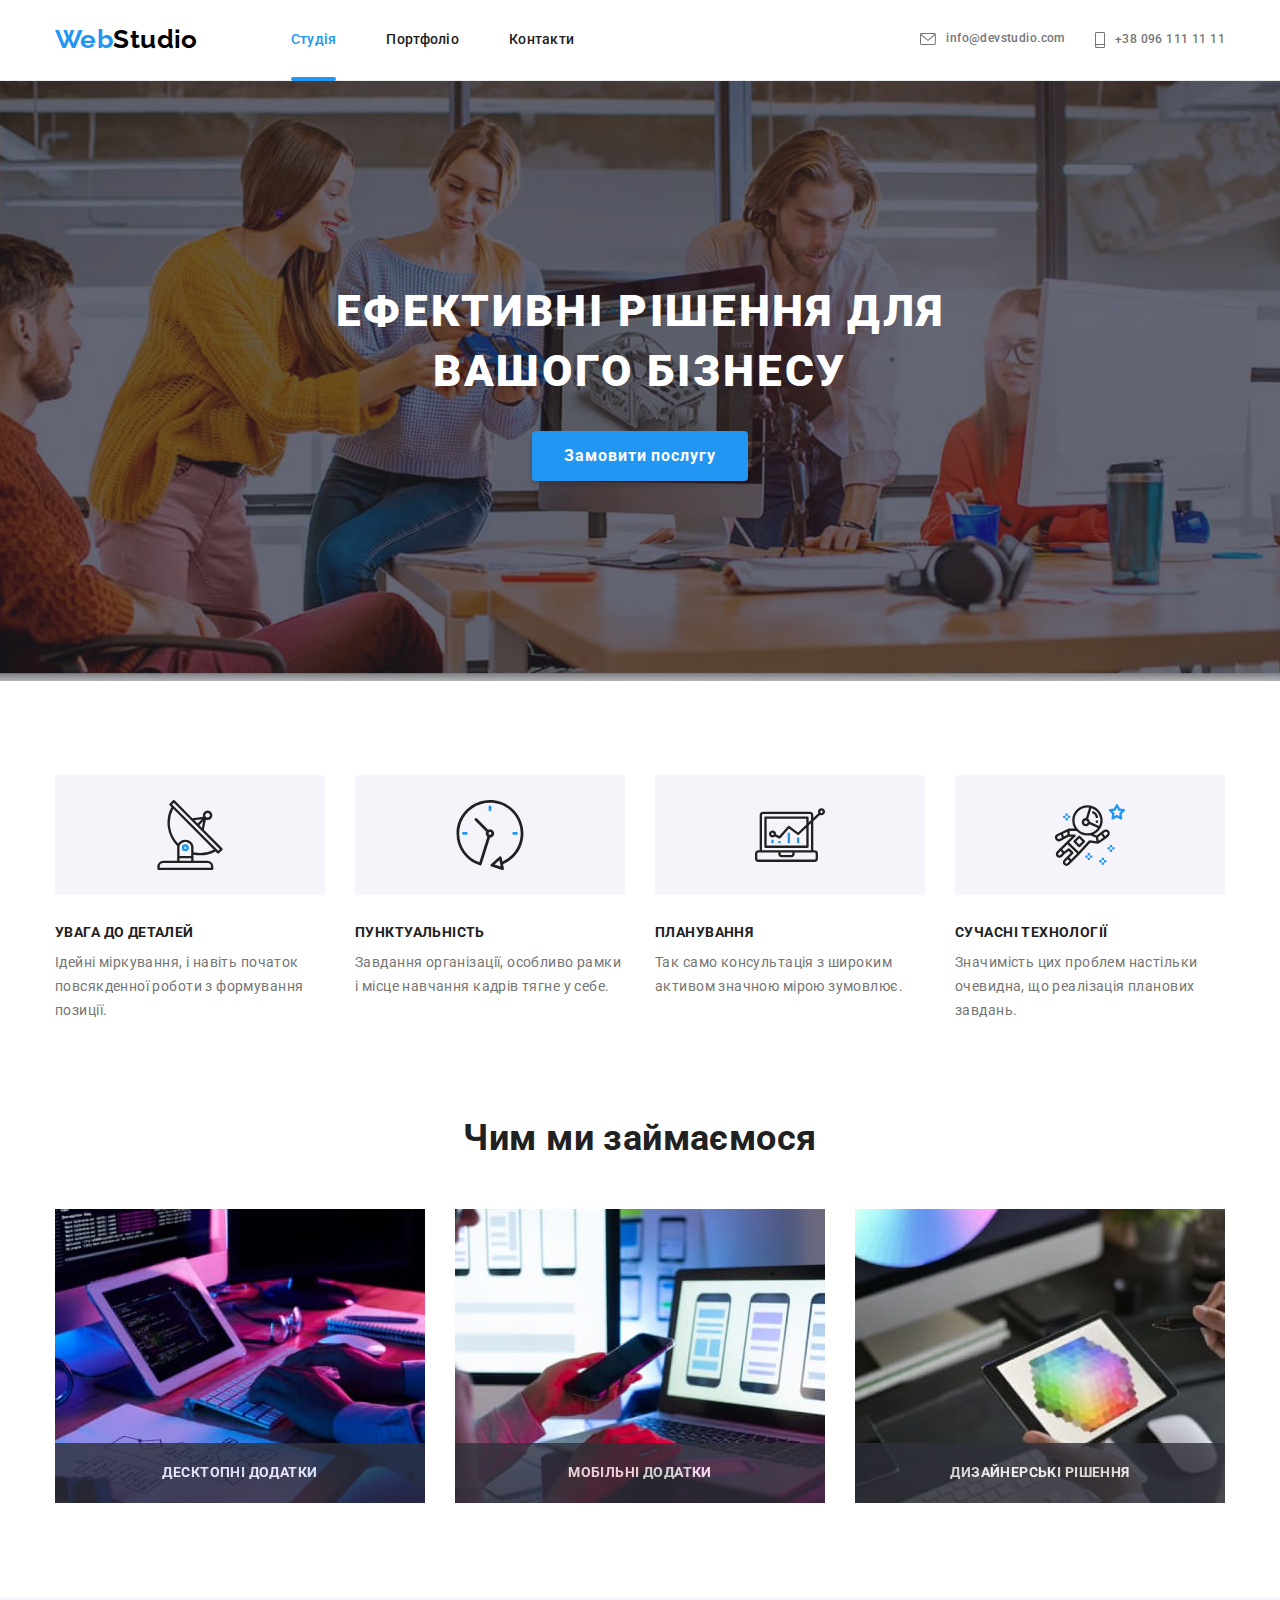
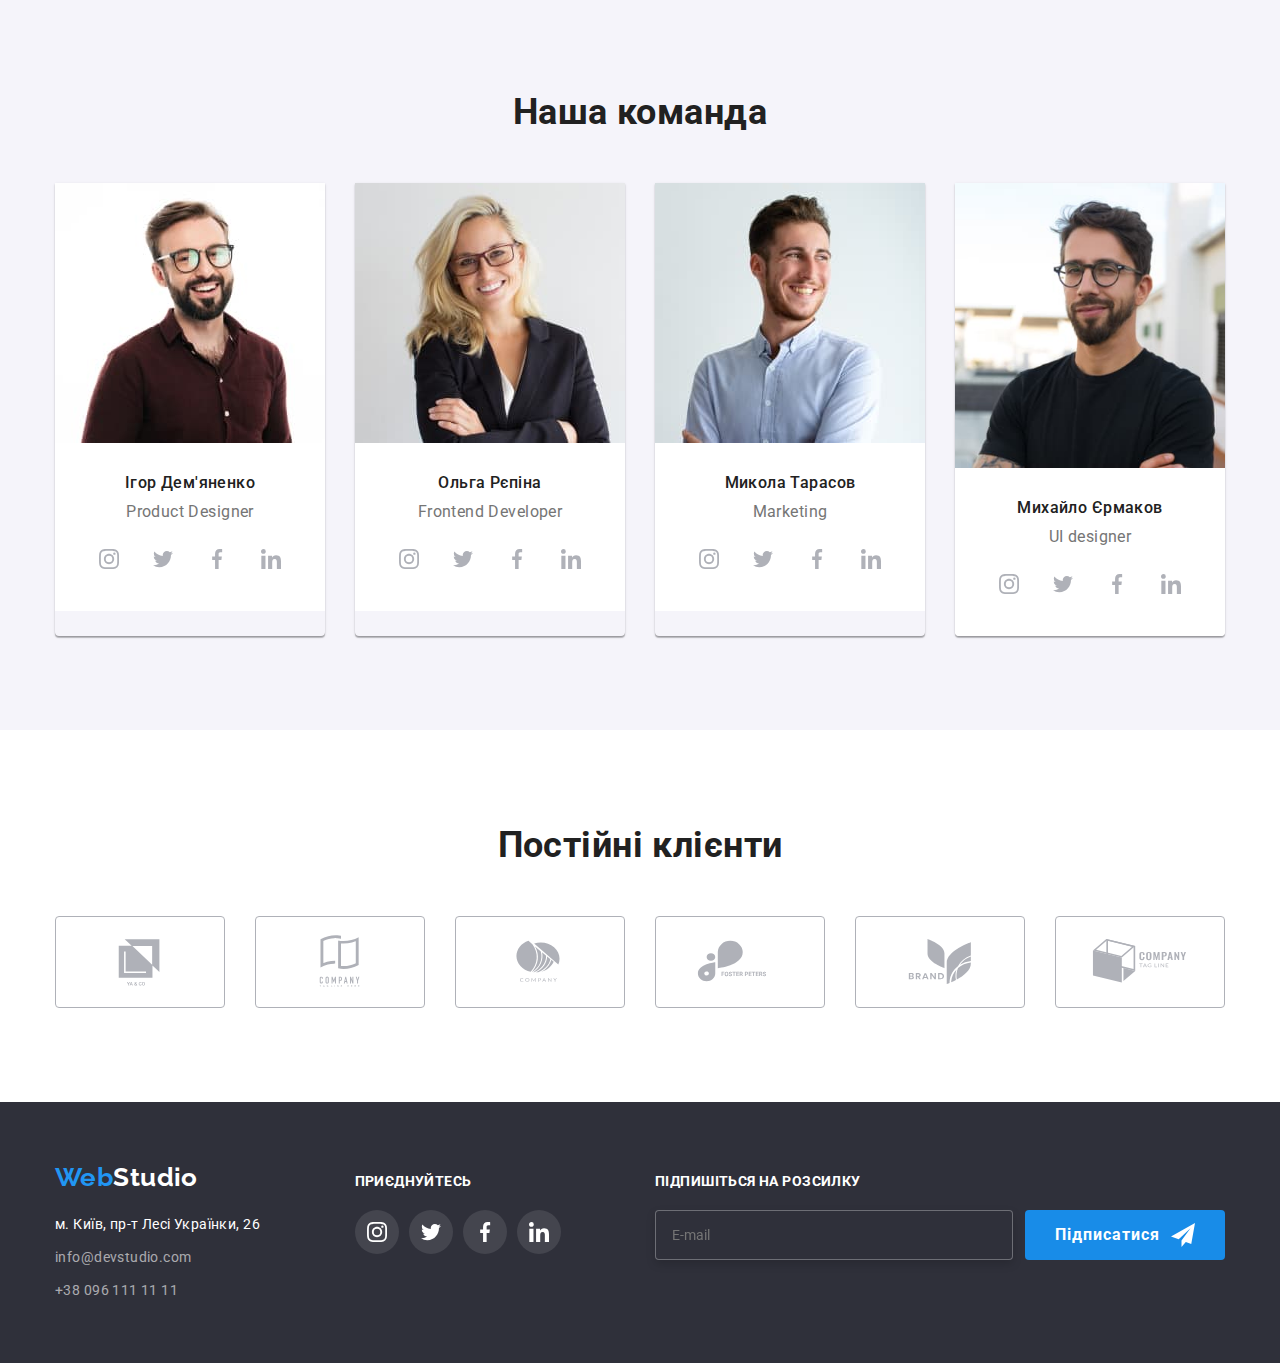
==== commit dc1c535b: "Update index.html" ====
--- a/index.html
+++ b/index.html
@@ -52,7 +52,9 @@
             <a
               class="page-header__contact-link"
               href="mailto:info@devstudio.com"
-              ><svg class="page-header__contact-icon" width="16" height="12">
+              ><svg
+                class="page-header__contact-icon page-header__contact-icon--mail-size"
+              >
                 <use href="./images/symbol-defs.svg#icon-envelope"></use>
               </svg>
               info@devstudio.com</a
@@ -60,7 +62,9 @@
           </li>
           <li class="page-header__contact-item">
             <a class="page-header__contact-link" href="tel:+380961111111"
-              ><svg class="page-header__contact-icon" width="10" height="16">
+              ><svg
+                class="page-header__contact-icon page-header__contact-icon--phone-size"
+              >
                 <use href="./images/symbol-defs.svg#icon-smartphone"></use>
               </svg>
               +38 096 111 11 11</a
@@ -296,7 +300,7 @@
                       ./images/desktop/team/igor@2x.jpg 2x,
                       ./images/desktop/team/igor@3x.jpg 3x
                     "
-                    media="(min-width:900px)"
+                    media="(min-width:1200px)"
                   />
 
                   <source
@@ -305,7 +309,7 @@
                       ./images/tablet/team/igor@2x.jpg 2x,
                       ./images/tablet/team/igor@3x.jpg 3x
                     "
-                    media="(max-width:900px)"
+                    media="(min-width:768px)"
                   />
 
                   <source
@@ -314,7 +318,7 @@
                       ./images/mobile/team/igor@2x.jpg 2x,
                       ./images/mobile/team/igor@3x.jpg 3x
                     "
-                    media="(max-width:600px)"
+                    media="(max-width:767px)"
                   />
 
                   <img
@@ -377,7 +381,7 @@
                       ./images/desktop/team/olga@2x.jpg 2x,
                       ./images/desktop/team/olga@3x.jpg 3x
                     "
-                    media="(min-width:900px)"
+                    media="(min-width:1200px)"
                   />
 
                   <source
@@ -386,7 +390,7 @@
                       ./images/tablet/team/olga@2x.jpg 2x,
                       ./images/tablet/team/olga@3x.jpg 3x
                     "
-                    media="(max-width:900px)"
+                    media="(min-width:768px)"
                   />
 
                   <source
@@ -395,7 +399,7 @@
                       ./images/mobile/team/olga@2x.jpg 2x,
                       ./images/mobile/team/olga@3x.jpg 3x
                     "
-                    media="(max-width:600px)"
+                    media="(max-width:767px)"
                   />
 
                   <img
@@ -457,7 +461,7 @@
                       ./images/desktop/team/nikola@2x.jpg 2x,
                       ./images/desktop/team/nikola@3x.jpg 3x
                     "
-                    media="(min-width:900px)"
+                    media="(min-width:1200px)"
                   />
 
                   <source
@@ -466,7 +470,7 @@
                       ./images/tablet/team/nikola@2x.jpg 2x,
                       ./images/tablet/team/nikola@3x.jpg 3x
                     "
-                    media="(max-width:900px)"
+                    media="(min-width:768px)"
                   />
 
                   <source
@@ -475,7 +479,7 @@
                       ./images/mobile/team/nikola@2x.jpg 2x,
                       ./images/mobile/team/nikola@3x.jpg 3x
                     "
-                    media="(max-width:600px)"
+                    media="(max-width:767px)"
                   />
 
                   <img
@@ -537,16 +541,16 @@
                       ./images/desktop/team/majkl@2x.jpg 2x,
                       ./images/desktop/team/majkl@3x.jpg 3x
                     "
-                    media="(min-width:900px)"
-                  />
-
-                  <source
-                    srcset="
-                      ./images/tablet/team/majkljpg     1x,
+                    media="(min-width1200px)"
+                  />
+
+                  <source
+                    srcset="
+                      ./images/tablet/team/majkl.jpg    1x,
                       ./images/tablet/team/majkl@2x.jpg 2x,
                       ./images/tablet/team/majkl@3x.jpg 3x
                     "
-                    media="(max-width:900px)"
+                    media="(min-width:768px)"
                   />
 
                   <source
@@ -555,7 +559,7 @@
                       ./images/mobile/team/majkl@2x.jpg 2x,
                       ./images/mobile/team/majkl@3x.jpg 3x
                     "
-                    media="(max-width:600px)"
+                    media="(max-width:767px)"
                   />
 
                   <img
--- a/css/main.min.css
+++ b/css/main.min.css
@@ -1 +1 @@
-/*! modern-normalize v1.1.0 | MIT License | https://github.com/sindresorhus/modern-normalize */*,::after,::before{box-sizing:border-box}html{-moz-tab-size:4;tab-size:4}html{line-height:1.15;-webkit-text-size-adjust:100%}body{margin:0}body{font-family:system-ui,-apple-system,"Segoe UI",Roboto,Helvetica,Arial,sans-serif,"Apple Color Emoji","Segoe UI Emoji"}hr{height:0;color:inherit}abbr[title]{text-decoration:underline dotted}b,strong{font-weight:bolder}code,kbd,pre,samp{font-family:ui-monospace,SFMono-Regular,Consolas,"Liberation Mono",Menlo,monospace;font-size:1em}small{font-size:80%}sub,sup{font-size:75%;line-height:0;position:relative;vertical-align:baseline}sub{bottom:-0.25em}sup{top:-0.5em}table{text-indent:0;border-color:inherit}button,input,optgroup,select,textarea{font-family:inherit;font-size:100%;line-height:1.15;margin:0}button,select{text-transform:none}[type=button],[type=reset],[type=submit],button{-webkit-appearance:button}::-moz-focus-inner{border-style:none;padding:0}:-moz-focusring{outline:1px dotted ButtonText}:-moz-ui-invalid{box-shadow:none}legend{padding:0}progress{vertical-align:baseline}::-webkit-inner-spin-button,::-webkit-outer-spin-button{height:auto}[type=search]{-webkit-appearance:textfield;outline-offset:-2px}::-webkit-search-decoration{-webkit-appearance:none}::-webkit-file-upload-button{-webkit-appearance:button;font:inherit}summary{display:list-item}body{font-family:"Roboto",sans-serif;font-size:14px;color:#212121;letter-spacing:.03em;background-color:#fff}.section{padding-top:60px;padding-bottom:60px}@media screen and (min-width: 1200px){.section{padding-top:94px;padding-bottom:94px}}.conteiner{padding-left:15px;padding-right:15px;margin-right:auto;margin-left:auto}@media screen and (min-width: 480px){.conteiner{width:480px}}@media screen and (min-width: 768px){.conteiner{width:768px}}@media screen and (min-width: 1200px){.conteiner{width:1200px}}.section-title{margin-top:0;margin-bottom:50px;text-align:center;font-weight:700;font-size:26px;line-height:1.2692307692}@media screen and (min-width: 1200px){.section-title{font-weight:700;font-size:36px;line-height:1.1666666667}}.visually-hidden{position:absolute;white-space:nowrap;width:1px;height:1px;overflow:hidden;border:0;padding:0;clip:rect(0 0 0 0);clip-path:inset(50%);margin:-1px}img,svg{display:block}.logo{font-family:"Raleway";font-style:normal;font-weight:700;font-size:24px;line-height:1.1666666667;text-decoration:none}.logo .logo__part{color:#2196f3}.logo.page-header__logo--main{padding-top:16px;padding-bottom:16px;color:#000}@media screen and (min-width: 768px){.logo.page-header__logo--main{margin-right:87px;padding-top:26px;padding-bottom:26px}}@media screen and (min-width: 1200px){.logo.page-header__logo--main{margin-right:93px;padding-top:24px;padding-bottom:25px}}.logo.footer-contact__logo--dark{display:block;color:#fff;margin-right:0;margin-bottom:20px;padding:0}@media screen and (min-width: 1199px){.logo{line-height:1.1923076923;font-size:26px}}.social-network{display:flex;justify-content:center;padding:0;margin:0;list-style:none;gap:10px}.social-network__media{display:flex;align-items:center;justify-content:center;width:44px;height:44px;border-radius:50%;text-decoration:none;fill:#afb1b8;background-color:#fff;transition:background-color 250ms cubic-bezier(0.4, 0, 0.2, 1),fill 250ms cubic-bezier(0.4, 0, 0.2, 1)}.social-network__media:hover,.social-network__media:focus{background-color:#2196f3;fill:#fff}.social-network__media--footer-style{fill:#fff;background-color:rgba(255,255,255,.1)}.social-network__icon{width:20px;height:20px}.page-header{border-bottom:1px solid #ececec}.page-header .conteiner{display:flex}@media screen and (max-width: 1199px){.page-header .conteiner{display:flex;align-items:center;justify-content:space-between}}.page-header__contact-list{list-style:none;margin:0}@media screen and (max-width: 767px){.page-header__contact-list{display:none}}@media screen and (min-width: 768px){.page-header__contact-list{display:flex;flex-direction:column;margin-left:auto;padding:21px 0;gap:10px}}@media screen and (min-width: 1200px){.page-header__contact-list{display:flex;flex-direction:row;padding:0;gap:30px}}.page-header__contact-icon{margin-right:10px;fill:currentColor}.page-header__contact-link{display:flex;align-items:center;text-decoration:none;transition:color 250ms cubic-bezier(0.4, 0, 0.2, 1),fill 250ms cubic-bezier(0.4, 0, 0.2, 1);color:#757575}@media screen and (min-width: 768px){.page-header__contact-link{padding:0;font-weight:500;font-size:12px;line-height:1.1666666667}}@media screen and (min-width: 1200px){.page-header__contact-link{padding:32px 0;line-height:1.14}}.page-header__contact-link:hover,.page-header__contact-link:focus{color:#2196f3}.main-nav{display:flex;align-items:center}.main-nav__list{display:flex;margin:0;padding-left:0;list-style:none}@media screen and (max-width: 767px){.main-nav__list{display:none}}.main-nav__item:not(:last-child){margin-right:50px}.main-nav__link{display:block;position:relative;padding:32px 0;font-weight:500;line-height:1.14;letter-spacing:.02em;text-decoration:none;color:#212121;transition:color 250ms cubic-bezier(0.4, 0, 0.2, 1)}.main-nav__link--active{color:#2196f3}.main-nav__link--active::after{position:absolute;bottom:-1px;border-radius:2px;left:0;content:"";width:100%;height:4px;background-color:#2196f3}.main-nav__link:hover,.main-nav__link:focus{color:#2196f3}.section-hero{margin-right:auto;margin-left:auto;padding-top:118px;padding-bottom:118px;max-width:1600px;background-image:linear-gradient(rgba(47, 48, 58, 0.4), rgba(47, 48, 58, 0.4)),url("../../../images/mobile/hero-bg/hero-bg.jpg");background-repeat:no-repeat;background-position:center;background-size:cover;background-color:#2f303a}@media screen and (min-device-pixel-ratio: 2),screen and (min-resolution: 192dpi),screen and (min-resolution: 2dppx){.section-hero{background-image:linear-gradient(rgba(47, 48, 58, 0.4), rgba(47, 48, 58, 0.4)),url("../../../images/mobile/hero-bg/hero-bg@2x.jpg")}}@media screen and (min-device-pixel-ratio: 3),screen and (min-resolution: 288dpi),screen and (min-resolution: 3dppx){.section-hero{background-image:linear-gradient(rgba(47, 48, 58, 0.4), rgba(47, 48, 58, 0.4)),url("../../../images/mobile/hero-bg/hero-bg@3x.jpg")}}@media screen and (min-width: 500px){.section-hero{background-image:linear-gradient(rgba(47, 48, 58, 0.4), rgba(47, 48, 58, 0.4)),url("../../../images/tablet/hero-bg/hero-bg.jpg")}}@media screen and (min-width: 500px)and (min-device-pixel-ratio: 2),screen and (min-width: 500px)and (min-resolution: 192dpi),screen and (min-width: 500px)and (min-resolution: 2dppx){.section-hero{background-image:linear-gradient(rgba(47, 48, 58, 0.4), rgba(47, 48, 58, 0.4)),url("../../../images/tablet/hero-bg/hero-bg@2x.jpg")}}@media screen and (min-width: 500px)and (min-device-pixel-ratio: 3),screen and (min-width: 500px)and (min-resolution: 288dpi),screen and (min-width: 500px)and (min-resolution: 3dppx){.section-hero{background-image:linear-gradient(rgba(47, 48, 58, 0.4), rgba(47, 48, 58, 0.4)),url("../../../images/tablet/hero-bg/hero-bg@3x.jpg")}}@media screen and (min-width: 850px){.section-hero{background-image:linear-gradient(rgba(47, 48, 58, 0.4), rgba(47, 48, 58, 0.4)),url("../../../images/desktop/hero-bg/herobg@1x.jpg")}}@media screen and (min-width: 850px)and (min-device-pixel-ratio: 2),screen and (min-width: 850px)and (min-resolution: 192dpi),screen and (min-width: 850px)and (min-resolution: 2dppx){.section-hero{background-image:linear-gradient(rgba(47, 48, 58, 0.4), rgba(47, 48, 58, 0.4)),url("../../../images/desktop/hero-bg/herobg@2x.jpg")}}@media screen and (min-width: 850px)and (min-device-pixel-ratio: 3),screen and (min-width: 850px)and (min-resolution: 288dpi),screen and (min-width: 850px)and (min-resolution: 3dppx){.section-hero{background-image:linear-gradient(rgba(47, 48, 58, 0.4), rgba(47, 48, 58, 0.4)),url("../../../images/desktop/hero-bg/herobg@3x.jpg")}}@media screen and (min-width: 1200px){.section-hero{padding-top:200px;padding-bottom:200px}}.section-hero__title{text-align:center;letter-spacing:.06em;text-transform:uppercase;color:#fff;margin:0 auto 30px}@media screen and (min-width: 480px){.section-hero__title{width:360px;font-weight:900;font-size:26px;line-height:1.6153846154}}@media screen and (min-width: 1200px){.section-hero__title{width:696px;font-weight:900;font-size:44px;line-height:1.3636363636}}.section-hero__button{display:block;margin-left:auto;margin-right:auto;min-width:200px;padding:10px 24px;border:none;box-shadow:0px 4px 4px rgba(0,0,0,.15);border-radius:4px;cursor:pointer;font-weight:700;font-size:16px;line-height:1.87;letter-spacing:.06em;background-color:#2196f3;color:#fff;transition:background-color 250ms cubic-bezier(0.4, 0, 0.2, 1)}@media screen and (min-width: 1200px){.section-hero__button{padding:10px 32px}}.section-hero__button:hover,.section-hero__button:focus{background-color:#188ce8}.backdrop{position:fixed;z-index:51;top:0;left:0;width:100%;height:100%;background-color:rgba(0,0,0,.2);transition:opacity 250ms cubic-bezier(0.4, 0, 0.2, 1)}.backdrop.is-hidden{opacity:0;pointer-events:none}.modal{position:absolute;top:50%;left:50%;padding:40px;height:609px;opacity:1;border-radius:4px;background:#fff;box-shadow:0px 1px 3px rgba(0,0,0,.12),0px 1px 1px rgba(0,0,0,.14),0px 2px 1px rgba(0,0,0,.2);transform:scale(1) translate(-50%, -50%);transition:transform 250ms cubic-bezier(0.4, 0, 0.2, 1)}.backdrop.is-hidden .modal{transform:translate(-50%, -50%) scale(1.1);transition:transform 250ms cubic-bezier(0.4, 0, 0.2, 1)}@media screen and (max-width: 479px){.modal{width:100%}}@media screen and (min-width: 480px){.modal{width:450px}}@media screen and (min-width: 1200px){.modal{width:528px;height:581px}}.modal__btn-close{position:absolute;display:flex;align-items:center;justify-content:center;top:8px;right:8px;width:30px;height:30px;padding:0;cursor:pointer;border-radius:50%;background:#fff;border:1px solid rgba(0,0,0,.1);fill:currentColor;transition:fill 250ms cubic-bezier(0.4, 0, 0.2, 1)}.modal__btn-close:hover,.modal__btn-close:focus{fill:#2196f3}.modal__feedback{margin-top:0;margin-bottom:12px;font-weight:700;font-size:20px;line-height:1.15;text-align:center;color:#212121}.modal__order-service{display:flex;flex-direction:column;font-weight:400;font-size:12px;line-height:1.16;letter-spacing:.01em;color:#757575}.modal__form-field{position:relative;display:flex;flex-direction:column;margin-bottom:10px}.modal__form-field--field-comment{margin-bottom:20px}.modal__form-input{height:40px;padding:12px 42px;margin-top:4px;cursor:pointer;border:1px solid rgba(33,33,33,.2);border-radius:4px;transition:color 250ms cubic-bezier(0.4, 0, 0.2, 1)}.modal__form-input:focus-visible{outline:1px solid #2196f3}.modal__form-input--comment{padding:12px 16px;resize:none;height:120px}.modal__form-input--comment::placeholder{color:rgba(117,117,117,.5)}.modal__form-icon{position:absolute;bottom:11px;left:12px;transition:color 250ms cubic-bezier(0.4, 0, 0.2, 1)}.modal__form-input:focus+.modal__form-icon{fill:#2196f3;filter:drop-shadow(0px 4px 4px rgba(0, 0, 0, 0.5))}.modal__form-chekbox{margin:0 auto 30px;font-size:12px;line-height:1.1666666667;display:flex;align-items:center;cursor:pointer}@media screen and (max-width: 479px){.modal__form-chekbox{display:flex;align-items:center;justify-content:center;flex-wrap:wrap}}@media screen and (min-width: 480px){.modal__form-chekbox{display:flex;align-items:center}}@media screen and (min-width: 1200px){.modal__form-chekbox{font-size:14px;line-height:1.71}}.modal__checkbox{position:absolute;white-space:nowrap;width:1px;height:1px;overflow:hidden;border:0;padding:0;clip:rect(0 0 0 0);clip-path:inset(50%);margin:-1px}.modal__form-contract{margin-left:3px;color:#2196f3}.modal__chek-border{position:relative;display:inline-block;margin-right:8px;width:16px;height:15px;color:rgba(0,0,0,0);border:2px solid #000;border-radius:4px;transition:border 250ms cubic-bezier(0.4, 0, 0.2, 1)}.modal__chek-icon{position:absolute;left:-2px;top:-2px;opacity:0;fill:#fff;transition:fill 250ms cubic-bezier(0.4, 0, 0.2, 1),opacity 250ms cubic-bezier(0.4, 0, 0.2, 1)}.modal__checkbox:checked~.modal__chek-border,.modal__checkbox:checked~.modal__chek-border .modal__chek-icon{fill:#2196f3;border-color:#2196f3;opacity:1}.form-btn{width:200px;height:50px;margin:0 auto;font-weight:700;font-size:16px;line-height:1.87;text-align:center;letter-spacing:.06em;cursor:pointer;color:#fff;background-color:#188ce8;border-color:rgba(0,0,0,0);border-radius:4px}.form-btn:hover{box-shadow:0px 4px 4px rgba(0,0,0,.15)}.benefits-section__list{display:flex;flex-direction:column;gap:30px;margin:0;padding:0;list-style:none}@media screen and (min-width: 480px){.benefits-section__list{display:flex;flex-direction:column;gap:30px}}@media screen and (min-width: 768px){.benefits-section__list{display:flex;flex-direction:row;flex-wrap:wrap;gap:30px}}.benefits-section__item{flex-basis:100%}@media screen and (min-width: 768px){.benefits-section__item{flex-basis:calc((100% - 30px)/2)}}@media screen and (min-width: 1200px){.benefits-section__item{flex-basis:calc((100% - 90px)/4)}}.benefits-section__box{display:flex;align-items:center;justify-content:center;height:120px;background-color:#f5f4fa;border-radius:4px;margin-bottom:30px}.benefits-section__icon{width:70px;height:70px}.benefits-section__sub-title{margin-top:0;margin-bottom:10px;font-size:14px;line-height:1.14;text-transform:uppercase;text-align:center}@media screen and (min-width: 768px){.benefits-section__sub-title{text-align:left}}.benefits-section__advantage{margin:0;line-height:1.71;color:#757575}.employments-section{padding-top:0}@media screen and (max-width: 1199px){.employments-section{display:none}}.employments-section__list{display:flex;justify-content:space-between;margin:0;padding:0;list-style:none}.employment{display:block}.employments-section__card{position:relative}.employments-section__sub-title{position:absolute;bottom:0;width:100%;padding:22px 0;margin:0;font-weight:700;font-size:14px;line-height:1.14;text-transform:uppercase;text-align:center;color:#fff;background-color:#2f303a;opacity:.8}.team-section{background-color:#f5f4fa}.team-section__list{display:flex;justify-content:space-between;flex-direction:column;gap:30px;margin:0;padding:0;list-style:none}@media screen and (min-width: 768px)and (max-width: 1199px){.team-section__list{flex-direction:row;flex-wrap:wrap}}@media screen and (min-width: 1200px){.team-section__list{flex-direction:row}}.team-section__item{overflow:hidden;border-radius:0px 0px 4px 4px;box-shadow:0px 1px 3px rgba(0,0,0,.12),0px 1px 1px rgba(0,0,0,.14),0px 2px 1px rgba(0,0,0,.2)}@media screen and (min-width: 460px){.team-section__item{flex:basis 100%}}@media screen and (min-width: 768px){.team-section__item{flex:calc((100% - 30px)/2)}}@media screen and (min-width: 1200px){.team-section__item{flex:calc((100% - 90px)/4)}}.player__image{width:100%;height:auto}.player__data{padding-top:30px;padding-bottom:30px;background:#fff}.player__sub-title{margin-bottom:10px;margin-top:0;font-weight:500;font-size:16px;line-height:1.19;text-align:center}.player__position{margin-top:0;margin-bottom:16px;font-size:16px;line-height:1.19;font-size:16px;line-height:1.1875;text-align:center;color:#757575}.client__list{display:flex;justify-content:space-between;padding:0;margin:0;gap:30px;flex-wrap:wrap;list-style:none}.client__item{flex-basis:calc((100% - 30px)/2)}@media screen and (min-width: 768px){.client__item{flex-basis:calc((100% - 60px)/3)}}@media screen and (min-width: 1200px){.client__item{flex-basis:calc((100% - 150px)/6)}}.client__link{display:flex;align-items:center;justify-content:center;width:100%;height:92px;text-decoration:none;border:1px solid #afb1b8;border-radius:4px;transition:fill 250ms cubic-bezier(0.4, 0, 0.2, 1),border 250ms cubic-bezier(0.4, 0, 0.2, 1)}.client__link:hover,.client__link:focus{border:1px solid #2196f3}.client__icon{fill:#afb1b8;width:106px;height:60px;transition:fill 250ms cubic-bezier(0.4, 0, 0.2, 1)}.client__link:hover .client__icon,.client__link:focus .client__icon{fill:#2196f3}.burger-btn{min-height:40px;min-width:40px;display:flex;align-items:center;justify-content:center;margin:0;padding:0;background-color:rgba(0,0,0,0);cursor:pointer;border:none;border-radius:50%;outline:none}@media(min-width: 768px){.burger-btn{display:none}}.burger-btn:hover,.burger-btn:focus{fill:#2196f3}.menu-container{position:fixed;top:0;left:0;width:100vw;height:100vh;display:flex;justify-content:space-between;flex-direction:column;padding:48px 40px;background-color:#fff;z-index:999;transform:translateX(100%);transition:transform 250ms ease-in-out}.menu-container.is-open{transform:translateX(0)}.menu-container .burger-btn{position:absolute;top:16px;right:16px;color:#fff}.mobile-nav{padding:0;margin:0;list-style:none}.mobile-nav__link{display:block;text-decoration:none;font-weight:500;font-size:40px;line-height:1.175;letter-spacing:.02em;color:#212121;transition:color 250ms cubic-bezier(0.4, 0, 0.2, 1)}.mobile-nav__item:not(:last-child){margin-bottom:32px}.mobile-nav__item:hover .mobile-nav__link,.mobile-nav__item:focus .mobile-nav__link{color:#2196f3}.contact-box{display:flex;flex-direction:column;gap:64px}.mobile-contact{padding:0;margin:0;list-style:none}.mobile-contact__item:first-child{margin-bottom:32px}.mobile-contact__link--number{display:block;font-weight:500;font-size:34px;line-height:1.1764705882;letter-spacing:.02em;text-decoration:none;color:#2196f3}.mobile-contact__link{display:block;font-weight:500;font-size:24px;line-height:1.1666666667;letter-spacing:.02em;text-decoration:none;color:#757575}.mobile-media{display:flex;align-items:flex-start;gap:20px;padding:0;margin:0;list-style:none}.mobile-media__link{display:block;text-decoration:none;font-weight:500;font-size:18px;line-height:1.2222222222;letter-spacing:.02em;color:#2196f3}.mobile-menu .link{padding:10px;color:#fff}.filter-btns{display:flex;gap:8px;margin-top:0;padding:0;list-style:none}@media screen and (max-width: 767px){.filter-btns{flex-wrap:wrap;row-gap:15px;margin-bottom:40px}}@media screen and (min-width: 768px){.filter-btns{justify-content:center;margin-bottom:30px}}@media screen and (min-width: 1200px){.filter-btns{margin-bottom:50px}}.filter-btns__button{padding:6px 25px;font-family:inherit;letter-spacing:inherit;font-weight:500;font-size:16px;line-height:1.6;text-align:center;cursor:pointer;border-radius:4px;border-color:rgba(0,0,0,0);background-color:#f5f4fa;transition:color 250ms cubic-bezier(0.4, 0, 0.2, 1),background-color 250ms cubic-bezier(0.4, 0, 0.2, 1),box-shadow 250ms cubic-bezier(0.4, 0, 0.2, 1)}.filter-btns__button:hover,.filter-btns__button:focus{background-color:#2196f3;color:#fff;box-shadow:0px 3px 1px rgba(0,0,0,.1),0px 1px 2px rgba(0,0,0,.08),0px 2px 2px rgba(0,0,0,.12)}.projects{margin:0;padding:0;list-style:none}@media screen and (min-width: 768px){.projects{display:flex;align-items:center;justify-content:space-between;flex-wrap:wrap;gap:30px}}.project__item{width:100%;background:#fff;transition:box-shadow 250ms cubic-bezier(0.4, 0, 0.2, 1)}.project__item:hover,.project__item:focus{box-shadow:0px 1px 1px rgba(0,0,0,.12),0px 4px 4px rgba(0,0,0,.06),1px 4px 6px rgba(0,0,0,.16)}@media screen and (max-width: 767px){.project__item{margin-bottom:30px}}@media screen and (min-width: 768px){.project__item{flex-basis:calc((100% - 30px)/2)}}@media screen and (min-width: 1200px){.project__item{flex-basis:calc((100% - 60px)/3)}}.project__link{text-decoration:none}.project__card{position:relative;overflow:hidden}.project__img{width:100%;height:auto}.project__text{margin:0;display:flex;align-items:center;justify-content:center;font-size:18px;line-height:1.55;color:#fff;position:absolute;top:1px;left:0;width:100%;height:100%;padding:63px 24px;transform:translateY(100%);transition:transform 250ms cubic-bezier(0.4, 0, 0.2, 1);background-color:#2196f3;opacity:.9}.project__item:hover .project__text{transform:translateY(0)}.project__main-box{border:1px solid #eee;border-top:none;padding:20px 24px}@media screen and (min-width: 768px)and (max-width: 1199px){.project__main-box--strech{padding-bottom:56px}}.project__sub-title{font-size:18px;line-height:2;letter-spacing:.06em;margin-top:0;margin-bottom:4px;color:#212121}.project__name{font-size:16px;line-height:1.87;color:#757575;margin:0}.footer{background-color:#2f303a;padding:60px 0}.footer .conteiner{display:flex;justify-content:space-between;flex-direction:column}@media screen and (max-width: 767px){.footer .conteiner{gap:60px}}@media screen and (min-width: 768px){.footer .conteiner{justify-content:space-around;flex-direction:row;flex-wrap:wrap;gap:30px}}@media screen and (min-width: 1200px){.footer .conteiner{align-items:baseline;justify-content:space-between}}.footer-contacts{text-align:center}@media screen and (min-width: 1200px){.footer-contacts{text-align:start}}.footer-contacts__list{margin:0;padding:0;list-style:none}.footer-contacts__item:not(:last-child){margin-bottom:9px}.footer-contacts__map{text-decoration:none;font-style:normal;font-weight:400;line-height:1.71;color:#fff}.footer-contact__link{font-style:normal;line-height:1.71;text-decoration:none;color:rgba(255,255,255,.6);transition:color 250ms cubic-bezier(0.4, 0, 0.2, 1)}.footer-contact__link:hover,.footer-contact__link:focus{color:#2196f3}.footer-media{text-align:center}@media screen and (min-width: 1200px){.footer-media{text-align:start}}.footer-media__sub-title{margin-top:0;margin-bottom:20px;text-align:center;font-weight:700;font-size:14px;line-height:1.14;text-transform:uppercase;color:#fff}@media screen and (min-width: 1200px){.footer-media__sub-title{text-align:start}}@media screen and (max-width: 767px){.footer-subscribe{text-align:center;max-width:100%}}@media screen and (min-width: 768px)and (max-width: 1199px){.footer-subscribe{max-width:450px}}.form-subscribe__form{display:flex}@media screen and (max-width: 767px){.form-subscribe__form{flex-direction:column;gap:20px}}@media screen and (min-width: 768px){.form-subscribe__form{flex-direction:column;gap:20px}}@media screen and (min-width: 1200px){.form-subscribe__form{flex-direction:row;gap:12px}}.form-subscribe__input{height:50px;padding:15px 16px;display:inline-flex;color:#2196f3;background-color:#2f303a;border:1px solid rgba(255,255,255,.3);filter:drop-shadow(0px 4px 4px rgba(0, 0, 0, 0.15));border-radius:4px;transition:outline 250ms cubic-bezier(0.4, 0, 0.2, 1),border 250ms cubic-bezier(0.4, 0, 0.2, 1)}@media screen and (max-width: 767px){.form-subscribe__input{width:100%}}@media screen and (min-width: 768px)and (max-width: 1199px){.form-subscribe__input{width:450px}}@media screen and (min-width: 1200px){.form-subscribe__input{width:358px}}.form-subscribe__input:focus,.form-subscribe__input:hover,.form-subscribe__input:focus-visible{outline:1px solid #2196f3;border:1px solid #2196f3}.form-btn--footer-style{display:flex;align-items:center;justify-content:space-between;padding:0 28px}/*# sourceMappingURL=main.min.css.map */+/*! modern-normalize v1.1.0 | MIT License | https://github.com/sindresorhus/modern-normalize */*,::after,::before{box-sizing:border-box}html{-moz-tab-size:4;tab-size:4}html{line-height:1.15;-webkit-text-size-adjust:100%}body{margin:0}body{font-family:system-ui,-apple-system,"Segoe UI",Roboto,Helvetica,Arial,sans-serif,"Apple Color Emoji","Segoe UI Emoji"}hr{height:0;color:inherit}abbr[title]{text-decoration:underline dotted}b,strong{font-weight:bolder}code,kbd,pre,samp{font-family:ui-monospace,SFMono-Regular,Consolas,"Liberation Mono",Menlo,monospace;font-size:1em}small{font-size:80%}sub,sup{font-size:75%;line-height:0;position:relative;vertical-align:baseline}sub{bottom:-0.25em}sup{top:-0.5em}table{text-indent:0;border-color:inherit}button,input,optgroup,select,textarea{font-family:inherit;font-size:100%;line-height:1.15;margin:0}button,select{text-transform:none}[type=button],[type=reset],[type=submit],button{-webkit-appearance:button}::-moz-focus-inner{border-style:none;padding:0}:-moz-focusring{outline:1px dotted ButtonText}:-moz-ui-invalid{box-shadow:none}legend{padding:0}progress{vertical-align:baseline}::-webkit-inner-spin-button,::-webkit-outer-spin-button{height:auto}[type=search]{-webkit-appearance:textfield;outline-offset:-2px}::-webkit-search-decoration{-webkit-appearance:none}::-webkit-file-upload-button{-webkit-appearance:button;font:inherit}summary{display:list-item}body{font-family:"Roboto",sans-serif;font-size:14px;color:#212121;letter-spacing:.03em;background-color:#fff}.section{padding-top:60px;padding-bottom:60px}@media screen and (min-width: 1200px){.section{padding-top:94px;padding-bottom:94px}}.conteiner{padding-left:15px;padding-right:15px;margin-right:auto;margin-left:auto}@media screen and (min-width: 480px){.conteiner{width:480px}}@media screen and (min-width: 768px){.conteiner{width:768px}}@media screen and (min-width: 1200px){.conteiner{width:1200px}}.section-title{margin-top:0;margin-bottom:50px;text-align:center;font-weight:700;font-size:26px;line-height:1.2692307692}@media screen and (min-width: 1200px){.section-title{font-weight:700;font-size:36px;line-height:1.1666666667}}.visually-hidden{position:absolute;white-space:nowrap;width:1px;height:1px;overflow:hidden;border:0;padding:0;clip:rect(0 0 0 0);clip-path:inset(50%);margin:-1px}img,svg{display:block}.logo{font-family:"Raleway";font-style:normal;font-weight:700;font-size:24px;line-height:1.1666666667;text-decoration:none}.logo .logo__part{color:#2196f3}.logo.page-header__logo--main{padding-top:16px;padding-bottom:16px;color:#000}@media screen and (min-width: 768px){.logo.page-header__logo--main{margin-right:87px;padding-top:26px;padding-bottom:26px}}@media screen and (min-width: 1200px){.logo.page-header__logo--main{margin-right:93px;padding-top:24px;padding-bottom:25px}}.logo.footer-contact__logo--dark{display:block;color:#fff;margin-right:0;margin-bottom:20px;padding:0}@media screen and (min-width: 1199px){.logo{line-height:1.1923076923;font-size:26px}}.social-network{display:flex;justify-content:center;padding:0;margin:0;list-style:none;gap:10px}.social-network__media{display:flex;align-items:center;justify-content:center;width:44px;height:44px;border-radius:50%;text-decoration:none;fill:#afb1b8;background-color:#fff;transition:background-color 250ms cubic-bezier(0.4, 0, 0.2, 1),fill 250ms cubic-bezier(0.4, 0, 0.2, 1)}.social-network__media:hover,.social-network__media:focus{background-color:#2196f3;fill:#fff}.social-network__media--footer-style{fill:#fff;background-color:rgba(255,255,255,.1)}.social-network__icon{width:20px;height:20px}.page-header{border-bottom:1px solid #ececec}.page-header .conteiner{display:flex}@media screen and (max-width: 1199px){.page-header .conteiner{display:flex;align-items:center;justify-content:space-between}}.page-header__contact-list{list-style:none;margin:0}@media screen and (max-width: 767px){.page-header__contact-list{display:none}}@media screen and (min-width: 768px){.page-header__contact-list{display:flex;flex-direction:column;margin-left:auto;padding:21px 0;gap:10px}}@media screen and (min-width: 1200px){.page-header__contact-list{display:flex;flex-direction:row;padding:0;gap:30px}}.page-header__contact-icon{margin-right:10px;fill:currentColor}.page-header__contact-icon--mail-size{width:14px;height:10px}@media screen and (min-width: 1200px){.page-header__contact-icon--mail-size{width:16px;height:12px}}.page-header__contact-icon--phone-size{width:10px;height:14px}@media screen and (min-width: 1200px){.page-header__contact-icon--phone-size{height:16px}}.page-header__contact-link{display:flex;align-items:center;text-decoration:none;transition:color 250ms cubic-bezier(0.4, 0, 0.2, 1),fill 250ms cubic-bezier(0.4, 0, 0.2, 1);color:#757575}@media screen and (min-width: 768px){.page-header__contact-link{padding:0;font-weight:500;font-size:12px;line-height:1.1666666667}}@media screen and (min-width: 1200px){.page-header__contact-link{padding:32px 0;line-height:1.14}}.page-header__contact-link:hover,.page-header__contact-link:focus{color:#2196f3}.main-nav{display:flex;align-items:center}.main-nav__list{display:flex;margin:0;padding-left:0;list-style:none}@media screen and (max-width: 767px){.main-nav__list{display:none}}.main-nav__item:not(:last-child){margin-right:50px}.main-nav__link{display:block;position:relative;padding:32px 0;font-weight:500;line-height:1.14;letter-spacing:.02em;text-decoration:none;color:#212121;transition:color 250ms cubic-bezier(0.4, 0, 0.2, 1)}.main-nav__link--active{color:#2196f3}.main-nav__link--active::after{position:absolute;bottom:-1px;border-radius:2px;left:0;content:"";width:100%;height:4px;background-color:#2196f3}.main-nav__link:hover,.main-nav__link:focus{color:#2196f3}.section-hero{margin-right:auto;margin-left:auto;padding-top:118px;padding-bottom:118px;max-width:1600px;background-image:linear-gradient(rgba(47, 48, 58, 0.4), rgba(47, 48, 58, 0.4)),url("../images/mobile/hero-bg/hero-bg.jpg");background-repeat:no-repeat;background-position:center;background-size:cover;background-color:#2f303a}@media screen and (min-device-pixel-ratio: 2),screen and (min-resolution: 192dpi),screen and (min-resolution: 2dppx){.section-hero{background-image:linear-gradient(rgba(47, 48, 58, 0.4), rgba(47, 48, 58, 0.4)),url("../images/mobile/hero-bg/hero-bg@2x.jpg")}}@media screen and (min-device-pixel-ratio: 3),screen and (min-resolution: 288dpi),screen and (min-resolution: 3dppx){.section-hero{background-image:linear-gradient(rgba(47, 48, 58, 0.4), rgba(47, 48, 58, 0.4)),url("../images/mobile/hero-bg/hero-bg@3x.jpg")}}@media screen and (min-width: 500px){.section-hero{background-image:linear-gradient(rgba(47, 48, 58, 0.4), rgba(47, 48, 58, 0.4)),url("../images/tablet/hero-bg/hero-bg.jpg")}}@media screen and (min-width: 500px)and (min-device-pixel-ratio: 2),screen and (min-width: 500px)and (min-resolution: 192dpi),screen and (min-width: 500px)and (min-resolution: 2dppx){.section-hero{background-image:linear-gradient(rgba(47, 48, 58, 0.4), rgba(47, 48, 58, 0.4)),url("../images/tablet/hero-bg/hero-bg@2x.jpg")}}@media screen and (min-width: 500px)and (min-device-pixel-ratio: 3),screen and (min-width: 500px)and (min-resolution: 288dpi),screen and (min-width: 500px)and (min-resolution: 3dppx){.section-hero{background-image:linear-gradient(rgba(47, 48, 58, 0.4), rgba(47, 48, 58, 0.4)),url("../images/tablet/hero-bg/hero-bg@3x.jpg")}}@media screen and (min-width: 850px){.section-hero{background-image:linear-gradient(rgba(47, 48, 58, 0.4), rgba(47, 48, 58, 0.4)),url("../images/desktop/hero-bg/herobg@1x.jpg")}}@media screen and (min-width: 850px)and (min-device-pixel-ratio: 2),screen and (min-width: 850px)and (min-resolution: 192dpi),screen and (min-width: 850px)and (min-resolution: 2dppx){.section-hero{background-image:linear-gradient(rgba(47, 48, 58, 0.4), rgba(47, 48, 58, 0.4)),url("../images/desktop/hero-bg/herobg@2x.jpg")}}@media screen and (min-width: 850px)and (min-device-pixel-ratio: 3),screen and (min-width: 850px)and (min-resolution: 288dpi),screen and (min-width: 850px)and (min-resolution: 3dppx){.section-hero{background-image:linear-gradient(rgba(47, 48, 58, 0.4), rgba(47, 48, 58, 0.4)),url("../images/desktop/hero-bg/herobg@3x.jpg")}}@media screen and (min-width: 1200px){.section-hero{padding-top:200px;padding-bottom:200px}}.section-hero__title{text-align:center;letter-spacing:.06em;text-transform:uppercase;color:#fff;margin:0 auto 30px}@media screen and (min-width: 480px){.section-hero__title{width:360px;font-weight:900;font-size:26px;line-height:1.6153846154}}@media screen and (min-width: 1200px){.section-hero__title{width:696px;font-weight:900;font-size:44px;line-height:1.3636363636}}.section-hero__button{display:block;margin-left:auto;margin-right:auto;min-width:200px;padding:10px 24px;border:none;box-shadow:0px 4px 4px rgba(0,0,0,.15);border-radius:4px;cursor:pointer;font-weight:700;font-size:16px;line-height:1.87;letter-spacing:.06em;background-color:#2196f3;color:#fff;transition:background-color 250ms cubic-bezier(0.4, 0, 0.2, 1)}@media screen and (min-width: 1200px){.section-hero__button{padding:10px 32px}}.section-hero__button:hover,.section-hero__button:focus{background-color:#188ce8}.backdrop{position:fixed;z-index:51;top:0;left:0;width:100%;height:100%;background-color:rgba(0,0,0,.2);transition:opacity 250ms cubic-bezier(0.4, 0, 0.2, 1)}.backdrop.is-hidden{opacity:0;pointer-events:none}.modal{position:absolute;top:50%;left:50%;padding:40px;height:609px;opacity:1;border-radius:4px;background:#fff;box-shadow:0px 1px 3px rgba(0,0,0,.12),0px 1px 1px rgba(0,0,0,.14),0px 2px 1px rgba(0,0,0,.2);transform:scale(1) translate(-50%, -50%);transition:transform 250ms cubic-bezier(0.4, 0, 0.2, 1)}.backdrop.is-hidden .modal{transform:translate(-50%, -50%) scale(1.1);transition:transform 250ms cubic-bezier(0.4, 0, 0.2, 1)}@media screen and (max-width: 479px){.modal{width:100%}}@media screen and (min-width: 480px){.modal{width:450px}}@media screen and (min-width: 1200px){.modal{width:528px;height:581px}}.modal__btn-close{position:absolute;display:flex;align-items:center;justify-content:center;top:8px;right:8px;width:30px;height:30px;padding:0;cursor:pointer;border-radius:50%;background:#fff;border:1px solid rgba(0,0,0,.1);fill:currentColor;transition:fill 250ms cubic-bezier(0.4, 0, 0.2, 1)}.modal__btn-close:hover,.modal__btn-close:focus{fill:#2196f3}.modal__feedback{margin-top:0;margin-bottom:12px;font-weight:700;font-size:20px;line-height:1.15;text-align:center;color:#212121}.modal__order-service{display:flex;flex-direction:column;font-weight:400;font-size:12px;line-height:1.16;letter-spacing:.01em;color:#757575}.modal__form-field{position:relative;display:flex;flex-direction:column;margin-bottom:10px}.modal__form-field--field-comment{margin-bottom:20px}.modal__form-input{height:40px;padding:12px 42px;margin-top:4px;cursor:pointer;border:1px solid rgba(33,33,33,.2);border-radius:4px;transition:color 250ms cubic-bezier(0.4, 0, 0.2, 1)}.modal__form-input:focus-visible{outline:1px solid #2196f3}.modal__form-input--comment{padding:12px 16px;resize:none;height:120px}.modal__form-input--comment::placeholder{color:rgba(117,117,117,.5)}.modal__form-icon{position:absolute;bottom:11px;left:12px;transition:color 250ms cubic-bezier(0.4, 0, 0.2, 1)}.modal__form-input:focus+.modal__form-icon{fill:#2196f3;filter:drop-shadow(0px 4px 4px rgba(0, 0, 0, 0.5))}.modal__form-chekbox{margin:0 auto 30px;font-size:12px;line-height:1.1666666667;display:flex;align-items:center;cursor:pointer}@media screen and (max-width: 479px){.modal__form-chekbox{display:flex;align-items:center;justify-content:center;flex-wrap:wrap}}@media screen and (min-width: 480px){.modal__form-chekbox{display:flex;align-items:center}}@media screen and (min-width: 1200px){.modal__form-chekbox{font-size:14px;line-height:1.71}}.modal__checkbox{position:absolute;white-space:nowrap;width:1px;height:1px;overflow:hidden;border:0;padding:0;clip:rect(0 0 0 0);clip-path:inset(50%);margin:-1px}.modal__form-contract{margin-left:3px;color:#2196f3}.modal__chek-border{position:relative;display:inline-block;margin-right:8px;width:16px;height:15px;color:rgba(0,0,0,0);border:2px solid #000;border-radius:4px;transition:border 250ms cubic-bezier(0.4, 0, 0.2, 1)}.modal__chek-icon{position:absolute;left:-2px;top:-2px;opacity:0;fill:#fff;transition:fill 250ms cubic-bezier(0.4, 0, 0.2, 1),opacity 250ms cubic-bezier(0.4, 0, 0.2, 1)}.modal__checkbox:checked~.modal__chek-border,.modal__checkbox:checked~.modal__chek-border .modal__chek-icon{fill:#2196f3;border-color:#2196f3;opacity:1}.form-btn{width:200px;height:50px;margin:0 auto;font-weight:700;font-size:16px;line-height:1.87;text-align:center;letter-spacing:.06em;cursor:pointer;color:#fff;background-color:#188ce8;border-color:rgba(0,0,0,0);border-radius:4px}.form-btn:hover{box-shadow:0px 4px 4px rgba(0,0,0,.15)}.benefits-section__list{display:flex;flex-direction:column;gap:30px;margin:0;padding:0;list-style:none}@media screen and (min-width: 480px){.benefits-section__list{display:flex;flex-direction:column;gap:30px}}@media screen and (min-width: 768px){.benefits-section__list{display:flex;flex-direction:row;flex-wrap:wrap;gap:30px}}.benefits-section__item{flex-basis:100%}@media screen and (min-width: 768px){.benefits-section__item{flex-basis:calc((100% - 30px)/2)}}@media screen and (min-width: 1200px){.benefits-section__item{flex-basis:calc((100% - 90px)/4)}}.benefits-section__box{display:flex;align-items:center;justify-content:center;height:120px;background-color:#f5f4fa;border-radius:4px;margin-bottom:30px}.benefits-section__icon{width:70px;height:70px}.benefits-section__sub-title{margin-top:0;margin-bottom:10px;font-size:14px;line-height:1.14;text-transform:uppercase;text-align:center}@media screen and (min-width: 768px){.benefits-section__sub-title{text-align:left}}.benefits-section__advantage{margin:0;line-height:1.71;color:#757575}.employments-section{padding-top:0}@media screen and (max-width: 1199px){.employments-section{display:none}}.employments-section__list{display:flex;justify-content:space-between;margin:0;padding:0;list-style:none}.employment{display:block}.employments-section__card{position:relative}.employments-section__sub-title{position:absolute;bottom:0;width:100%;padding:22px 0;margin:0;font-weight:700;font-size:14px;line-height:1.14;text-transform:uppercase;text-align:center;color:#fff;background-color:#2f303a;opacity:.8}.team-section{background-color:#f5f4fa}.team-section__list{display:flex;justify-content:space-between;flex-direction:column;gap:30px;margin:0;padding:0;list-style:none}@media screen and (min-width: 768px)and (max-width: 1199px){.team-section__list{flex-direction:row;flex-wrap:wrap}}@media screen and (min-width: 1200px){.team-section__list{flex-direction:row}}.team-section__item{overflow:hidden;border-radius:0px 0px 4px 4px;box-shadow:0px 1px 3px rgba(0,0,0,.12),0px 1px 1px rgba(0,0,0,.14),0px 2px 1px rgba(0,0,0,.2)}@media screen and (min-width: 460px){.team-section__item{flex:basis 100%}}@media screen and (min-width: 768px){.team-section__item{flex:calc((100% - 30px)/2)}}@media screen and (min-width: 1200px){.team-section__item{flex:calc((100% - 90px)/4)}}.player__image{width:100%;height:auto}.player__data{padding-top:30px;padding-bottom:30px;background:#fff}.player__sub-title{margin-bottom:10px;margin-top:0;font-weight:500;font-size:16px;line-height:1.19;text-align:center}.player__position{margin-top:0;margin-bottom:16px;font-size:16px;line-height:1.19;font-size:16px;line-height:1.1875;text-align:center;color:#757575}.client__list{display:flex;justify-content:space-between;padding:0;margin:0;gap:30px;flex-wrap:wrap;list-style:none}.client__item{flex-basis:calc((100% - 30px)/2)}@media screen and (min-width: 768px){.client__item{flex-basis:calc((100% - 60px)/3)}}@media screen and (min-width: 1200px){.client__item{flex-basis:calc((100% - 150px)/6)}}.client__link{display:flex;align-items:center;justify-content:center;width:100%;height:92px;text-decoration:none;border:1px solid #afb1b8;border-radius:4px;transition:fill 250ms cubic-bezier(0.4, 0, 0.2, 1),border 250ms cubic-bezier(0.4, 0, 0.2, 1)}.client__link:hover,.client__link:focus{border:1px solid #2196f3}.client__icon{fill:#afb1b8;width:106px;height:60px;transition:fill 250ms cubic-bezier(0.4, 0, 0.2, 1)}.client__link:hover .client__icon,.client__link:focus .client__icon{fill:#2196f3}.burger-btn{min-height:40px;min-width:40px;display:flex;align-items:center;justify-content:center;margin:0;padding:0;background-color:rgba(0,0,0,0);cursor:pointer;border:none;border-radius:50%;outline:none}@media(min-width: 768px){.burger-btn{display:none}}.burger-btn:hover,.burger-btn:focus{fill:#2196f3}.menu-container{position:fixed;top:0;left:0;width:100vw;height:100vh;display:flex;justify-content:space-between;flex-direction:column;padding:48px 40px;background-color:#fff;z-index:999;transform:translateX(100%);transition:transform 250ms ease-in-out}.menu-container.is-open{transform:translateX(0)}.menu-container .burger-btn{position:absolute;top:16px;right:16px;color:#fff}.mobile-nav{padding:0;margin:0;list-style:none}.mobile-nav__link{display:block;text-decoration:none;font-weight:500;font-size:40px;line-height:1.175;letter-spacing:.02em;color:#212121;transition:color 250ms cubic-bezier(0.4, 0, 0.2, 1)}.mobile-nav__item:not(:last-child){margin-bottom:32px}.mobile-nav__item:hover .mobile-nav__link,.mobile-nav__item:focus .mobile-nav__link{color:#2196f3}.contact-box{display:flex;flex-direction:column;gap:64px}.mobile-contact{padding:0;margin:0;list-style:none}.mobile-contact__item:first-child{margin-bottom:32px}.mobile-contact__link--number{display:block;font-weight:500;font-size:34px;line-height:1.1764705882;letter-spacing:.02em;text-decoration:none;color:#2196f3}.mobile-contact__link{display:block;font-weight:500;font-size:24px;line-height:1.1666666667;letter-spacing:.02em;text-decoration:none;color:#757575}.mobile-media{display:flex;align-items:flex-start;gap:20px;padding:0;margin:0;list-style:none}.mobile-media__link{display:block;text-decoration:none;font-weight:500;font-size:18px;line-height:1.2222222222;letter-spacing:.02em;color:#2196f3}.mobile-menu .link{padding:10px;color:#fff}.filter-btns{display:flex;gap:8px;margin-top:0;padding:0;list-style:none}@media screen and (max-width: 767px){.filter-btns{flex-wrap:wrap;row-gap:15px;margin-bottom:40px}}@media screen and (min-width: 768px){.filter-btns{justify-content:center;margin-bottom:30px}}@media screen and (min-width: 1200px){.filter-btns{margin-bottom:50px}}.filter-btns__button{padding:6px 25px;font-family:inherit;letter-spacing:inherit;font-weight:500;font-size:16px;line-height:1.6;text-align:center;cursor:pointer;border-radius:4px;border-color:rgba(0,0,0,0);background-color:#f5f4fa;transition:color 250ms cubic-bezier(0.4, 0, 0.2, 1),background-color 250ms cubic-bezier(0.4, 0, 0.2, 1),box-shadow 250ms cubic-bezier(0.4, 0, 0.2, 1)}.filter-btns__button:hover,.filter-btns__button:focus{background-color:#2196f3;color:#fff;box-shadow:0px 3px 1px rgba(0,0,0,.1),0px 1px 2px rgba(0,0,0,.08),0px 2px 2px rgba(0,0,0,.12)}.projects{margin:0;padding:0;list-style:none}@media screen and (min-width: 768px){.projects{display:flex;align-items:center;justify-content:space-between;flex-wrap:wrap;gap:30px}}.project__item{width:100%;background:#fff;transition:box-shadow 250ms cubic-bezier(0.4, 0, 0.2, 1)}.project__item:hover,.project__item:focus{box-shadow:0px 1px 1px rgba(0,0,0,.12),0px 4px 4px rgba(0,0,0,.06),1px 4px 6px rgba(0,0,0,.16)}@media screen and (max-width: 767px){.project__item{margin-bottom:30px}}@media screen and (min-width: 768px){.project__item{flex-basis:calc((100% - 30px)/2)}}@media screen and (min-width: 1200px){.project__item{flex-basis:calc((100% - 60px)/3)}}.project__link{text-decoration:none}.project__card{position:relative;overflow:hidden}.project__img{width:100%;height:auto}.project__text{margin:0;display:flex;align-items:center;justify-content:center;font-size:18px;line-height:1.55;color:#fff;position:absolute;top:1px;left:0;width:100%;height:100%;padding:63px 24px;transform:translateY(100%);transition:transform 250ms cubic-bezier(0.4, 0, 0.2, 1);background-color:#2196f3;opacity:.9}.project__item:hover .project__text{transform:translateY(0)}.project__main-box{border:1px solid #eee;border-top:none;padding:20px 24px}@media screen and (min-width: 768px)and (max-width: 1199px){.project__main-box--strech{padding-bottom:56px}}.project__sub-title{font-size:18px;line-height:2;letter-spacing:.06em;margin-top:0;margin-bottom:4px;color:#212121}.project__name{font-size:16px;line-height:1.87;color:#757575;margin:0}.footer{background-color:#2f303a;padding:60px 0}.footer .conteiner{display:flex;justify-content:space-between;flex-direction:column}@media screen and (max-width: 767px){.footer .conteiner{gap:60px}}@media screen and (min-width: 768px){.footer .conteiner{justify-content:space-around;flex-direction:row;flex-wrap:wrap;gap:30px}}@media screen and (min-width: 1200px){.footer .conteiner{align-items:baseline;justify-content:space-between}}.footer-contacts{text-align:center}@media screen and (min-width: 1200px){.footer-contacts{text-align:start}}.footer-contacts__list{margin:0;padding:0;list-style:none}.footer-contacts__item:not(:last-child){margin-bottom:9px}.footer-contacts__map{text-decoration:none;font-style:normal;font-weight:400;line-height:1.71;color:#fff}.footer-contact__link{font-style:normal;line-height:1.71;text-decoration:none;color:rgba(255,255,255,.6);transition:color 250ms cubic-bezier(0.4, 0, 0.2, 1)}.footer-contact__link:hover,.footer-contact__link:focus{color:#2196f3}.footer-media{text-align:center}@media screen and (min-width: 1200px){.footer-media{text-align:start}}.footer-media__sub-title{margin-top:0;margin-bottom:20px;text-align:center;font-weight:700;font-size:14px;line-height:1.14;text-transform:uppercase;color:#fff}@media screen and (min-width: 1200px){.footer-media__sub-title{text-align:start}}@media screen and (max-width: 767px){.footer-subscribe{text-align:center;max-width:100%}}@media screen and (min-width: 768px)and (max-width: 1199px){.footer-subscribe{max-width:450px}}.form-subscribe__form{display:flex}@media screen and (max-width: 767px){.form-subscribe__form{flex-direction:column;gap:20px}}@media screen and (min-width: 768px){.form-subscribe__form{flex-direction:column;gap:20px}}@media screen and (min-width: 1200px){.form-subscribe__form{flex-direction:row;gap:12px}}.form-subscribe__input{height:50px;padding:15px 16px;display:inline-flex;color:#2196f3;background-color:#2f303a;border:1px solid rgba(255,255,255,.3);filter:drop-shadow(0px 4px 4px rgba(0, 0, 0, 0.15));border-radius:4px;transition:outline 250ms cubic-bezier(0.4, 0, 0.2, 1),border 250ms cubic-bezier(0.4, 0, 0.2, 1)}@media screen and (max-width: 767px){.form-subscribe__input{width:100%}}@media screen and (min-width: 768px)and (max-width: 1199px){.form-subscribe__input{width:450px}}@media screen and (min-width: 1200px){.form-subscribe__input{width:358px}}.form-subscribe__input:focus,.form-subscribe__input:hover,.form-subscribe__input:focus-visible{outline:1px solid #2196f3;border:1px solid #2196f3}.form-btn--footer-style{display:flex;align-items:center;justify-content:space-between;padding:0 28px}/*# sourceMappingURL=main.min.css.map */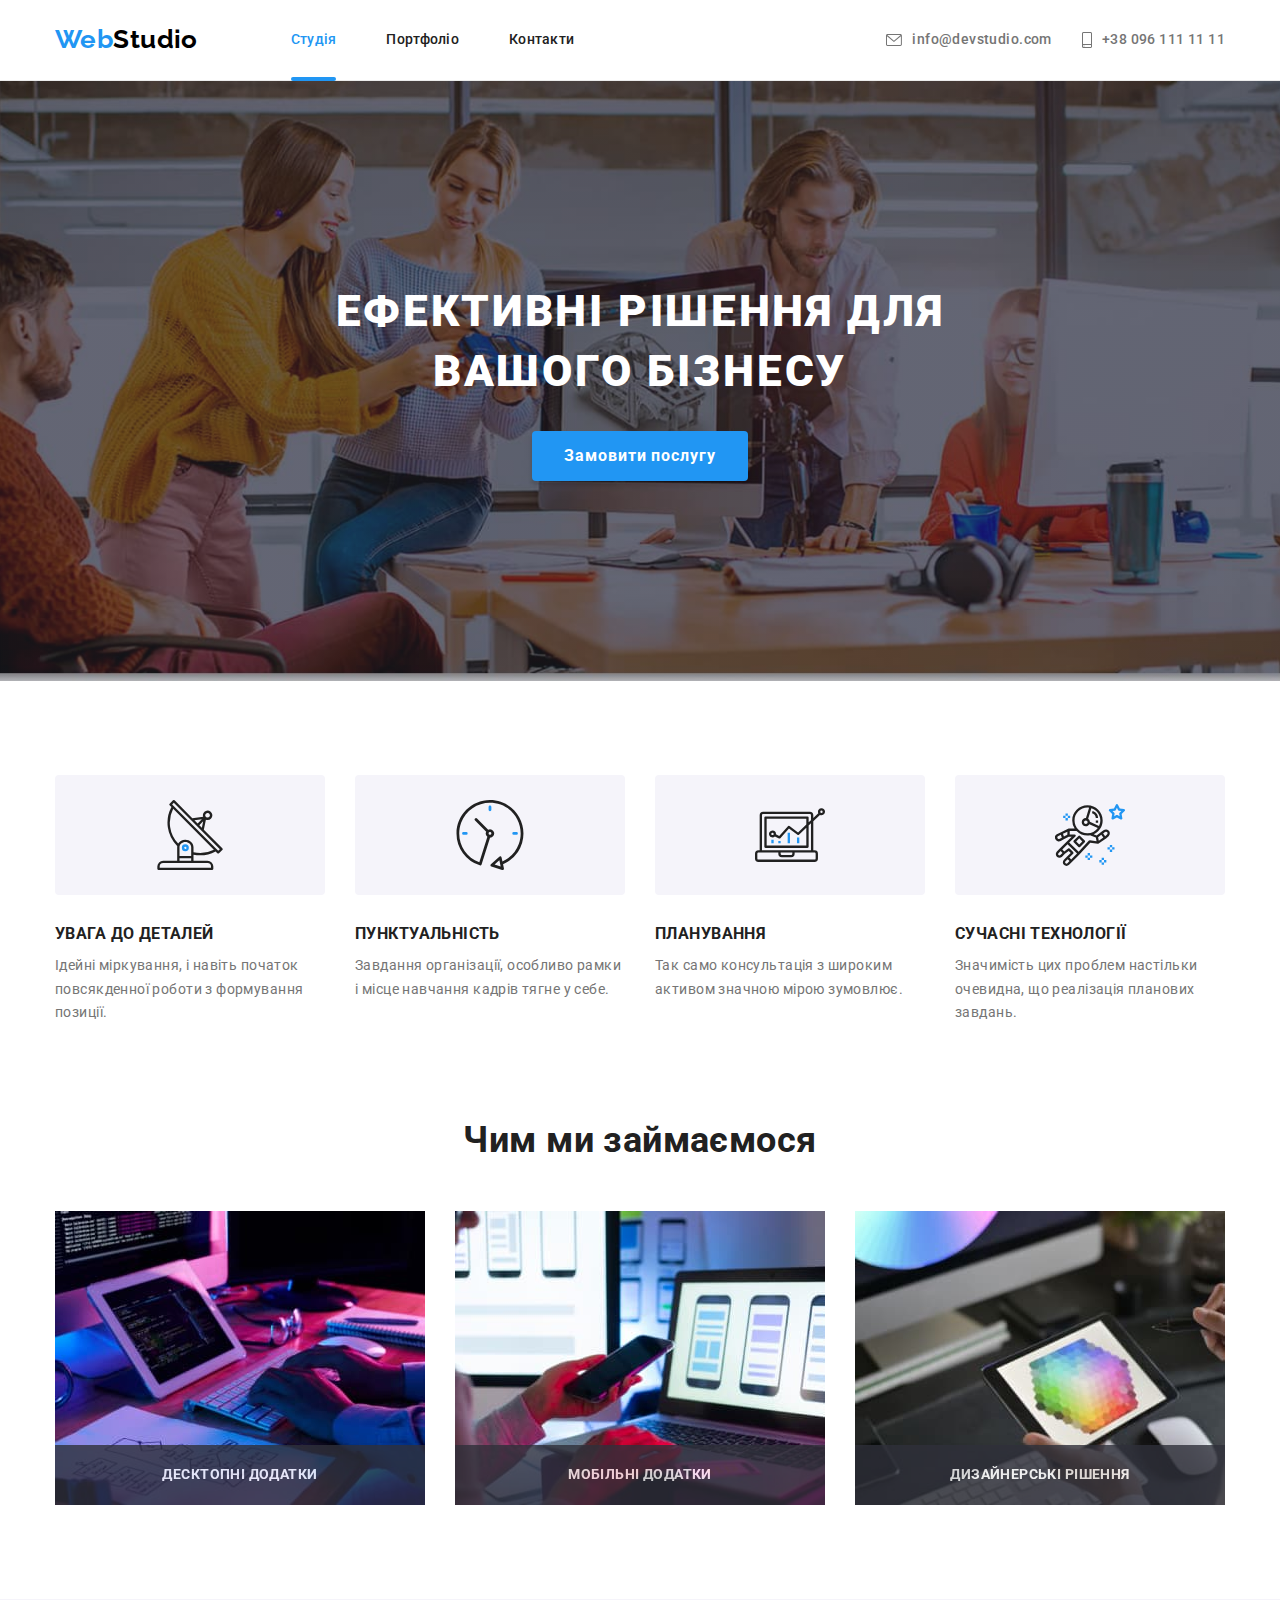
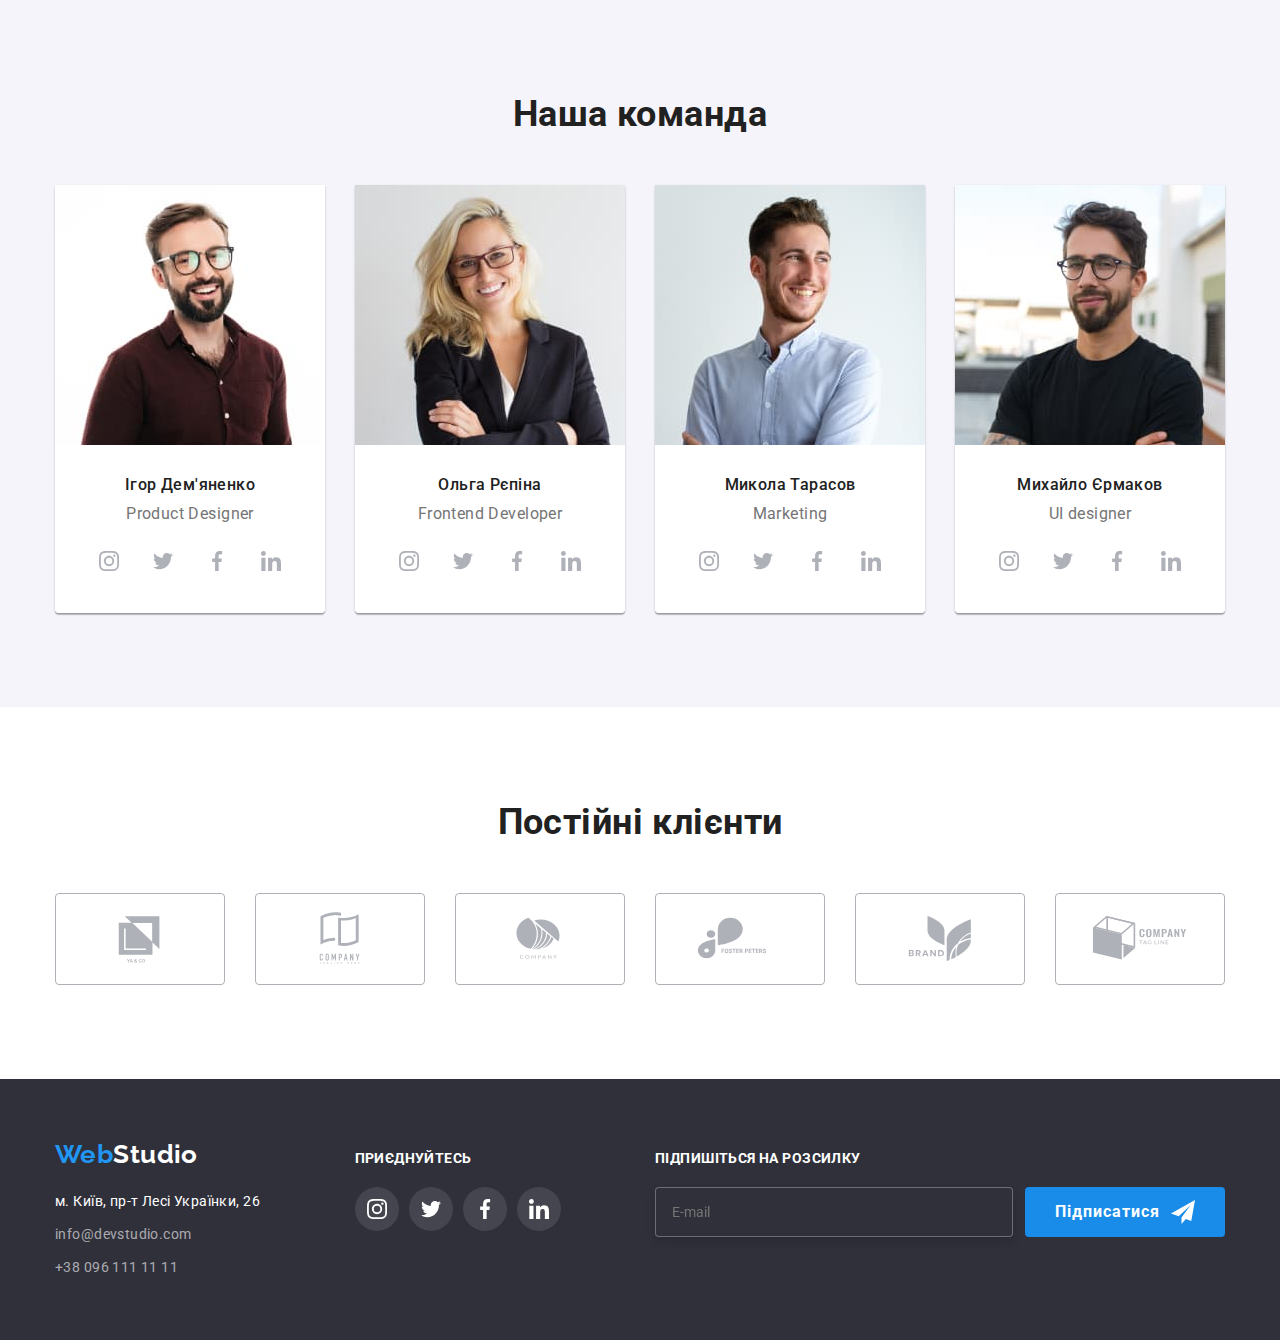
==== commit 40eb3d87: "правочки)" ====
--- a/index.html
+++ b/index.html
@@ -541,7 +541,7 @@
                       ./images/desktop/team/majkl@2x.jpg 2x,
                       ./images/desktop/team/majkl@3x.jpg 3x
                     "
-                    media="(min-width1200px)"
+                    media="(min-width:1200px)"
                   />
 
                   <source
@@ -772,7 +772,11 @@
 
       <ul class="mobile-nav">
         <li class="mobile-nav__item">
-          <a href="./index.html" class="mobile-nav__link">Студія</a>
+          <a
+            href="./index.html"
+            class="mobile-nav__link mobile-nav__link--active"
+            >Студія</a
+          >
         </li>
         <li class="mobile-nav__item">
           <a href="./portfolio.html" class="mobile-nav__link">Портфоліо</a>
@@ -784,7 +788,7 @@
       <div class="contact-box">
         <ul class="mobile-contact">
           <li class="mobile-contact__item">
-            <a href="tel:+380961111111" class="mobile-contact__link--number"
+            <a href="tel:+380961111111" class="mobile-contact__link"
               >+38 096 111 11 11</a
             >
           </li>
--- a/css/main.min.css
+++ b/css/main.min.css
@@ -1 +1 @@
-/*! modern-normalize v1.1.0 | MIT License | https://github.com/sindresorhus/modern-normalize */*,::after,::before{box-sizing:border-box}html{-moz-tab-size:4;tab-size:4}html{line-height:1.15;-webkit-text-size-adjust:100%}body{margin:0}body{font-family:system-ui,-apple-system,"Segoe UI",Roboto,Helvetica,Arial,sans-serif,"Apple Color Emoji","Segoe UI Emoji"}hr{height:0;color:inherit}abbr[title]{text-decoration:underline dotted}b,strong{font-weight:bolder}code,kbd,pre,samp{font-family:ui-monospace,SFMono-Regular,Consolas,"Liberation Mono",Menlo,monospace;font-size:1em}small{font-size:80%}sub,sup{font-size:75%;line-height:0;position:relative;vertical-align:baseline}sub{bottom:-0.25em}sup{top:-0.5em}table{text-indent:0;border-color:inherit}button,input,optgroup,select,textarea{font-family:inherit;font-size:100%;line-height:1.15;margin:0}button,select{text-transform:none}[type=button],[type=reset],[type=submit],button{-webkit-appearance:button}::-moz-focus-inner{border-style:none;padding:0}:-moz-focusring{outline:1px dotted ButtonText}:-moz-ui-invalid{box-shadow:none}legend{padding:0}progress{vertical-align:baseline}::-webkit-inner-spin-button,::-webkit-outer-spin-button{height:auto}[type=search]{-webkit-appearance:textfield;outline-offset:-2px}::-webkit-search-decoration{-webkit-appearance:none}::-webkit-file-upload-button{-webkit-appearance:button;font:inherit}summary{display:list-item}body{font-family:"Roboto",sans-serif;font-size:14px;color:#212121;letter-spacing:.03em;background-color:#fff}.section{padding-top:60px;padding-bottom:60px}@media screen and (min-width: 1200px){.section{padding-top:94px;padding-bottom:94px}}.conteiner{padding-left:15px;padding-right:15px;margin-right:auto;margin-left:auto}@media screen and (min-width: 480px){.conteiner{width:480px}}@media screen and (min-width: 768px){.conteiner{width:768px}}@media screen and (min-width: 1200px){.conteiner{width:1200px}}.section-title{margin-top:0;margin-bottom:50px;text-align:center;font-weight:700;font-size:26px;line-height:1.2692307692}@media screen and (min-width: 1200px){.section-title{font-weight:700;font-size:36px;line-height:1.1666666667}}.visually-hidden{position:absolute;white-space:nowrap;width:1px;height:1px;overflow:hidden;border:0;padding:0;clip:rect(0 0 0 0);clip-path:inset(50%);margin:-1px}img,svg{display:block}.logo{font-family:"Raleway";font-style:normal;font-weight:700;font-size:24px;line-height:1.1666666667;text-decoration:none}.logo .logo__part{color:#2196f3}.logo.page-header__logo--main{padding-top:16px;padding-bottom:16px;color:#000}@media screen and (min-width: 768px){.logo.page-header__logo--main{margin-right:87px;padding-top:26px;padding-bottom:26px}}@media screen and (min-width: 1200px){.logo.page-header__logo--main{margin-right:93px;padding-top:24px;padding-bottom:25px}}.logo.footer-contact__logo--dark{display:block;color:#fff;margin-right:0;margin-bottom:20px;padding:0}@media screen and (min-width: 1199px){.logo{line-height:1.1923076923;font-size:26px}}.social-network{display:flex;justify-content:center;padding:0;margin:0;list-style:none;gap:10px}.social-network__media{display:flex;align-items:center;justify-content:center;width:44px;height:44px;border-radius:50%;text-decoration:none;fill:#afb1b8;background-color:#fff;transition:background-color 250ms cubic-bezier(0.4, 0, 0.2, 1),fill 250ms cubic-bezier(0.4, 0, 0.2, 1)}.social-network__media:hover,.social-network__media:focus{background-color:#2196f3;fill:#fff}.social-network__media--footer-style{fill:#fff;background-color:rgba(255,255,255,.1)}.social-network__icon{width:20px;height:20px}.page-header{border-bottom:1px solid #ececec}.page-header .conteiner{display:flex}@media screen and (max-width: 1199px){.page-header .conteiner{display:flex;align-items:center;justify-content:space-between}}.page-header__contact-list{list-style:none;margin:0}@media screen and (max-width: 767px){.page-header__contact-list{display:none}}@media screen and (min-width: 768px){.page-header__contact-list{display:flex;flex-direction:column;margin-left:auto;padding:21px 0;gap:10px}}@media screen and (min-width: 1200px){.page-header__contact-list{display:flex;flex-direction:row;padding:0;gap:30px}}.page-header__contact-icon{margin-right:10px;fill:currentColor}.page-header__contact-icon--mail-size{width:14px;height:10px}@media screen and (min-width: 1200px){.page-header__contact-icon--mail-size{width:16px;height:12px}}.page-header__contact-icon--phone-size{width:10px;height:14px}@media screen and (min-width: 1200px){.page-header__contact-icon--phone-size{height:16px}}.page-header__contact-link{display:flex;align-items:center;text-decoration:none;transition:color 250ms cubic-bezier(0.4, 0, 0.2, 1),fill 250ms cubic-bezier(0.4, 0, 0.2, 1);color:#757575}@media screen and (min-width: 768px){.page-header__contact-link{padding:0;font-weight:500;font-size:12px;line-height:1.1666666667}}@media screen and (min-width: 1200px){.page-header__contact-link{padding:32px 0;line-height:1.14}}.page-header__contact-link:hover,.page-header__contact-link:focus{color:#2196f3}.main-nav{display:flex;align-items:center}.main-nav__list{display:flex;margin:0;padding-left:0;list-style:none}@media screen and (max-width: 767px){.main-nav__list{display:none}}.main-nav__item:not(:last-child){margin-right:50px}.main-nav__link{display:block;position:relative;padding:32px 0;font-weight:500;line-height:1.14;letter-spacing:.02em;text-decoration:none;color:#212121;transition:color 250ms cubic-bezier(0.4, 0, 0.2, 1)}.main-nav__link--active{color:#2196f3}.main-nav__link--active::after{position:absolute;bottom:-1px;border-radius:2px;left:0;content:"";width:100%;height:4px;background-color:#2196f3}.main-nav__link:hover,.main-nav__link:focus{color:#2196f3}.section-hero{margin-right:auto;margin-left:auto;padding-top:118px;padding-bottom:118px;max-width:1600px;background-image:linear-gradient(rgba(47, 48, 58, 0.4), rgba(47, 48, 58, 0.4)),url("../images/mobile/hero-bg/hero-bg.jpg");background-repeat:no-repeat;background-position:center;background-size:cover;background-color:#2f303a}@media screen and (min-device-pixel-ratio: 2),screen and (min-resolution: 192dpi),screen and (min-resolution: 2dppx){.section-hero{background-image:linear-gradient(rgba(47, 48, 58, 0.4), rgba(47, 48, 58, 0.4)),url("../images/mobile/hero-bg/hero-bg@2x.jpg")}}@media screen and (min-device-pixel-ratio: 3),screen and (min-resolution: 288dpi),screen and (min-resolution: 3dppx){.section-hero{background-image:linear-gradient(rgba(47, 48, 58, 0.4), rgba(47, 48, 58, 0.4)),url("../images/mobile/hero-bg/hero-bg@3x.jpg")}}@media screen and (min-width: 500px){.section-hero{background-image:linear-gradient(rgba(47, 48, 58, 0.4), rgba(47, 48, 58, 0.4)),url("../images/tablet/hero-bg/hero-bg.jpg")}}@media screen and (min-width: 500px)and (min-device-pixel-ratio: 2),screen and (min-width: 500px)and (min-resolution: 192dpi),screen and (min-width: 500px)and (min-resolution: 2dppx){.section-hero{background-image:linear-gradient(rgba(47, 48, 58, 0.4), rgba(47, 48, 58, 0.4)),url("../images/tablet/hero-bg/hero-bg@2x.jpg")}}@media screen and (min-width: 500px)and (min-device-pixel-ratio: 3),screen and (min-width: 500px)and (min-resolution: 288dpi),screen and (min-width: 500px)and (min-resolution: 3dppx){.section-hero{background-image:linear-gradient(rgba(47, 48, 58, 0.4), rgba(47, 48, 58, 0.4)),url("../images/tablet/hero-bg/hero-bg@3x.jpg")}}@media screen and (min-width: 850px){.section-hero{background-image:linear-gradient(rgba(47, 48, 58, 0.4), rgba(47, 48, 58, 0.4)),url("../images/desktop/hero-bg/herobg@1x.jpg")}}@media screen and (min-width: 850px)and (min-device-pixel-ratio: 2),screen and (min-width: 850px)and (min-resolution: 192dpi),screen and (min-width: 850px)and (min-resolution: 2dppx){.section-hero{background-image:linear-gradient(rgba(47, 48, 58, 0.4), rgba(47, 48, 58, 0.4)),url("../images/desktop/hero-bg/herobg@2x.jpg")}}@media screen and (min-width: 850px)and (min-device-pixel-ratio: 3),screen and (min-width: 850px)and (min-resolution: 288dpi),screen and (min-width: 850px)and (min-resolution: 3dppx){.section-hero{background-image:linear-gradient(rgba(47, 48, 58, 0.4), rgba(47, 48, 58, 0.4)),url("../images/desktop/hero-bg/herobg@3x.jpg")}}@media screen and (min-width: 1200px){.section-hero{padding-top:200px;padding-bottom:200px}}.section-hero__title{text-align:center;letter-spacing:.06em;text-transform:uppercase;color:#fff;margin:0 auto 30px}@media screen and (min-width: 480px){.section-hero__title{width:360px;font-weight:900;font-size:26px;line-height:1.6153846154}}@media screen and (min-width: 1200px){.section-hero__title{width:696px;font-weight:900;font-size:44px;line-height:1.3636363636}}.section-hero__button{display:block;margin-left:auto;margin-right:auto;min-width:200px;padding:10px 24px;border:none;box-shadow:0px 4px 4px rgba(0,0,0,.15);border-radius:4px;cursor:pointer;font-weight:700;font-size:16px;line-height:1.87;letter-spacing:.06em;background-color:#2196f3;color:#fff;transition:background-color 250ms cubic-bezier(0.4, 0, 0.2, 1)}@media screen and (min-width: 1200px){.section-hero__button{padding:10px 32px}}.section-hero__button:hover,.section-hero__button:focus{background-color:#188ce8}.backdrop{position:fixed;z-index:51;top:0;left:0;width:100%;height:100%;background-color:rgba(0,0,0,.2);transition:opacity 250ms cubic-bezier(0.4, 0, 0.2, 1)}.backdrop.is-hidden{opacity:0;pointer-events:none}.modal{position:absolute;top:50%;left:50%;padding:40px;height:609px;opacity:1;border-radius:4px;background:#fff;box-shadow:0px 1px 3px rgba(0,0,0,.12),0px 1px 1px rgba(0,0,0,.14),0px 2px 1px rgba(0,0,0,.2);transform:scale(1) translate(-50%, -50%);transition:transform 250ms cubic-bezier(0.4, 0, 0.2, 1)}.backdrop.is-hidden .modal{transform:translate(-50%, -50%) scale(1.1);transition:transform 250ms cubic-bezier(0.4, 0, 0.2, 1)}@media screen and (max-width: 479px){.modal{width:100%}}@media screen and (min-width: 480px){.modal{width:450px}}@media screen and (min-width: 1200px){.modal{width:528px;height:581px}}.modal__btn-close{position:absolute;display:flex;align-items:center;justify-content:center;top:8px;right:8px;width:30px;height:30px;padding:0;cursor:pointer;border-radius:50%;background:#fff;border:1px solid rgba(0,0,0,.1);fill:currentColor;transition:fill 250ms cubic-bezier(0.4, 0, 0.2, 1)}.modal__btn-close:hover,.modal__btn-close:focus{fill:#2196f3}.modal__feedback{margin-top:0;margin-bottom:12px;font-weight:700;font-size:20px;line-height:1.15;text-align:center;color:#212121}.modal__order-service{display:flex;flex-direction:column;font-weight:400;font-size:12px;line-height:1.16;letter-spacing:.01em;color:#757575}.modal__form-field{position:relative;display:flex;flex-direction:column;margin-bottom:10px}.modal__form-field--field-comment{margin-bottom:20px}.modal__form-input{height:40px;padding:12px 42px;margin-top:4px;cursor:pointer;border:1px solid rgba(33,33,33,.2);border-radius:4px;transition:color 250ms cubic-bezier(0.4, 0, 0.2, 1)}.modal__form-input:focus-visible{outline:1px solid #2196f3}.modal__form-input--comment{padding:12px 16px;resize:none;height:120px}.modal__form-input--comment::placeholder{color:rgba(117,117,117,.5)}.modal__form-icon{position:absolute;bottom:11px;left:12px;transition:color 250ms cubic-bezier(0.4, 0, 0.2, 1)}.modal__form-input:focus+.modal__form-icon{fill:#2196f3;filter:drop-shadow(0px 4px 4px rgba(0, 0, 0, 0.5))}.modal__form-chekbox{margin:0 auto 30px;font-size:12px;line-height:1.1666666667;display:flex;align-items:center;cursor:pointer}@media screen and (max-width: 479px){.modal__form-chekbox{display:flex;align-items:center;justify-content:center;flex-wrap:wrap}}@media screen and (min-width: 480px){.modal__form-chekbox{display:flex;align-items:center}}@media screen and (min-width: 1200px){.modal__form-chekbox{font-size:14px;line-height:1.71}}.modal__checkbox{position:absolute;white-space:nowrap;width:1px;height:1px;overflow:hidden;border:0;padding:0;clip:rect(0 0 0 0);clip-path:inset(50%);margin:-1px}.modal__form-contract{margin-left:3px;color:#2196f3}.modal__chek-border{position:relative;display:inline-block;margin-right:8px;width:16px;height:15px;color:rgba(0,0,0,0);border:2px solid #000;border-radius:4px;transition:border 250ms cubic-bezier(0.4, 0, 0.2, 1)}.modal__chek-icon{position:absolute;left:-2px;top:-2px;opacity:0;fill:#fff;transition:fill 250ms cubic-bezier(0.4, 0, 0.2, 1),opacity 250ms cubic-bezier(0.4, 0, 0.2, 1)}.modal__checkbox:checked~.modal__chek-border,.modal__checkbox:checked~.modal__chek-border .modal__chek-icon{fill:#2196f3;border-color:#2196f3;opacity:1}.form-btn{width:200px;height:50px;margin:0 auto;font-weight:700;font-size:16px;line-height:1.87;text-align:center;letter-spacing:.06em;cursor:pointer;color:#fff;background-color:#188ce8;border-color:rgba(0,0,0,0);border-radius:4px}.form-btn:hover{box-shadow:0px 4px 4px rgba(0,0,0,.15)}.benefits-section__list{display:flex;flex-direction:column;gap:30px;margin:0;padding:0;list-style:none}@media screen and (min-width: 480px){.benefits-section__list{display:flex;flex-direction:column;gap:30px}}@media screen and (min-width: 768px){.benefits-section__list{display:flex;flex-direction:row;flex-wrap:wrap;gap:30px}}.benefits-section__item{flex-basis:100%}@media screen and (min-width: 768px){.benefits-section__item{flex-basis:calc((100% - 30px)/2)}}@media screen and (min-width: 1200px){.benefits-section__item{flex-basis:calc((100% - 90px)/4)}}.benefits-section__box{display:flex;align-items:center;justify-content:center;height:120px;background-color:#f5f4fa;border-radius:4px;margin-bottom:30px}.benefits-section__icon{width:70px;height:70px}.benefits-section__sub-title{margin-top:0;margin-bottom:10px;font-size:14px;line-height:1.14;text-transform:uppercase;text-align:center}@media screen and (min-width: 768px){.benefits-section__sub-title{text-align:left}}.benefits-section__advantage{margin:0;line-height:1.71;color:#757575}.employments-section{padding-top:0}@media screen and (max-width: 1199px){.employments-section{display:none}}.employments-section__list{display:flex;justify-content:space-between;margin:0;padding:0;list-style:none}.employment{display:block}.employments-section__card{position:relative}.employments-section__sub-title{position:absolute;bottom:0;width:100%;padding:22px 0;margin:0;font-weight:700;font-size:14px;line-height:1.14;text-transform:uppercase;text-align:center;color:#fff;background-color:#2f303a;opacity:.8}.team-section{background-color:#f5f4fa}.team-section__list{display:flex;justify-content:space-between;flex-direction:column;gap:30px;margin:0;padding:0;list-style:none}@media screen and (min-width: 768px)and (max-width: 1199px){.team-section__list{flex-direction:row;flex-wrap:wrap}}@media screen and (min-width: 1200px){.team-section__list{flex-direction:row}}.team-section__item{overflow:hidden;border-radius:0px 0px 4px 4px;box-shadow:0px 1px 3px rgba(0,0,0,.12),0px 1px 1px rgba(0,0,0,.14),0px 2px 1px rgba(0,0,0,.2)}@media screen and (min-width: 460px){.team-section__item{flex:basis 100%}}@media screen and (min-width: 768px){.team-section__item{flex:calc((100% - 30px)/2)}}@media screen and (min-width: 1200px){.team-section__item{flex:calc((100% - 90px)/4)}}.player__image{width:100%;height:auto}.player__data{padding-top:30px;padding-bottom:30px;background:#fff}.player__sub-title{margin-bottom:10px;margin-top:0;font-weight:500;font-size:16px;line-height:1.19;text-align:center}.player__position{margin-top:0;margin-bottom:16px;font-size:16px;line-height:1.19;font-size:16px;line-height:1.1875;text-align:center;color:#757575}.client__list{display:flex;justify-content:space-between;padding:0;margin:0;gap:30px;flex-wrap:wrap;list-style:none}.client__item{flex-basis:calc((100% - 30px)/2)}@media screen and (min-width: 768px){.client__item{flex-basis:calc((100% - 60px)/3)}}@media screen and (min-width: 1200px){.client__item{flex-basis:calc((100% - 150px)/6)}}.client__link{display:flex;align-items:center;justify-content:center;width:100%;height:92px;text-decoration:none;border:1px solid #afb1b8;border-radius:4px;transition:fill 250ms cubic-bezier(0.4, 0, 0.2, 1),border 250ms cubic-bezier(0.4, 0, 0.2, 1)}.client__link:hover,.client__link:focus{border:1px solid #2196f3}.client__icon{fill:#afb1b8;width:106px;height:60px;transition:fill 250ms cubic-bezier(0.4, 0, 0.2, 1)}.client__link:hover .client__icon,.client__link:focus .client__icon{fill:#2196f3}.burger-btn{min-height:40px;min-width:40px;display:flex;align-items:center;justify-content:center;margin:0;padding:0;background-color:rgba(0,0,0,0);cursor:pointer;border:none;border-radius:50%;outline:none}@media(min-width: 768px){.burger-btn{display:none}}.burger-btn:hover,.burger-btn:focus{fill:#2196f3}.menu-container{position:fixed;top:0;left:0;width:100vw;height:100vh;display:flex;justify-content:space-between;flex-direction:column;padding:48px 40px;background-color:#fff;z-index:999;transform:translateX(100%);transition:transform 250ms ease-in-out}.menu-container.is-open{transform:translateX(0)}.menu-container .burger-btn{position:absolute;top:16px;right:16px;color:#fff}.mobile-nav{padding:0;margin:0;list-style:none}.mobile-nav__link{display:block;text-decoration:none;font-weight:500;font-size:40px;line-height:1.175;letter-spacing:.02em;color:#212121;transition:color 250ms cubic-bezier(0.4, 0, 0.2, 1)}.mobile-nav__item:not(:last-child){margin-bottom:32px}.mobile-nav__item:hover .mobile-nav__link,.mobile-nav__item:focus .mobile-nav__link{color:#2196f3}.contact-box{display:flex;flex-direction:column;gap:64px}.mobile-contact{padding:0;margin:0;list-style:none}.mobile-contact__item:first-child{margin-bottom:32px}.mobile-contact__link--number{display:block;font-weight:500;font-size:34px;line-height:1.1764705882;letter-spacing:.02em;text-decoration:none;color:#2196f3}.mobile-contact__link{display:block;font-weight:500;font-size:24px;line-height:1.1666666667;letter-spacing:.02em;text-decoration:none;color:#757575}.mobile-media{display:flex;align-items:flex-start;gap:20px;padding:0;margin:0;list-style:none}.mobile-media__link{display:block;text-decoration:none;font-weight:500;font-size:18px;line-height:1.2222222222;letter-spacing:.02em;color:#2196f3}.mobile-menu .link{padding:10px;color:#fff}.filter-btns{display:flex;gap:8px;margin-top:0;padding:0;list-style:none}@media screen and (max-width: 767px){.filter-btns{flex-wrap:wrap;row-gap:15px;margin-bottom:40px}}@media screen and (min-width: 768px){.filter-btns{justify-content:center;margin-bottom:30px}}@media screen and (min-width: 1200px){.filter-btns{margin-bottom:50px}}.filter-btns__button{padding:6px 25px;font-family:inherit;letter-spacing:inherit;font-weight:500;font-size:16px;line-height:1.6;text-align:center;cursor:pointer;border-radius:4px;border-color:rgba(0,0,0,0);background-color:#f5f4fa;transition:color 250ms cubic-bezier(0.4, 0, 0.2, 1),background-color 250ms cubic-bezier(0.4, 0, 0.2, 1),box-shadow 250ms cubic-bezier(0.4, 0, 0.2, 1)}.filter-btns__button:hover,.filter-btns__button:focus{background-color:#2196f3;color:#fff;box-shadow:0px 3px 1px rgba(0,0,0,.1),0px 1px 2px rgba(0,0,0,.08),0px 2px 2px rgba(0,0,0,.12)}.projects{margin:0;padding:0;list-style:none}@media screen and (min-width: 768px){.projects{display:flex;align-items:center;justify-content:space-between;flex-wrap:wrap;gap:30px}}.project__item{width:100%;background:#fff;transition:box-shadow 250ms cubic-bezier(0.4, 0, 0.2, 1)}.project__item:hover,.project__item:focus{box-shadow:0px 1px 1px rgba(0,0,0,.12),0px 4px 4px rgba(0,0,0,.06),1px 4px 6px rgba(0,0,0,.16)}@media screen and (max-width: 767px){.project__item{margin-bottom:30px}}@media screen and (min-width: 768px){.project__item{flex-basis:calc((100% - 30px)/2)}}@media screen and (min-width: 1200px){.project__item{flex-basis:calc((100% - 60px)/3)}}.project__link{text-decoration:none}.project__card{position:relative;overflow:hidden}.project__img{width:100%;height:auto}.project__text{margin:0;display:flex;align-items:center;justify-content:center;font-size:18px;line-height:1.55;color:#fff;position:absolute;top:1px;left:0;width:100%;height:100%;padding:63px 24px;transform:translateY(100%);transition:transform 250ms cubic-bezier(0.4, 0, 0.2, 1);background-color:#2196f3;opacity:.9}.project__item:hover .project__text{transform:translateY(0)}.project__main-box{border:1px solid #eee;border-top:none;padding:20px 24px}@media screen and (min-width: 768px)and (max-width: 1199px){.project__main-box--strech{padding-bottom:56px}}.project__sub-title{font-size:18px;line-height:2;letter-spacing:.06em;margin-top:0;margin-bottom:4px;color:#212121}.project__name{font-size:16px;line-height:1.87;color:#757575;margin:0}.footer{background-color:#2f303a;padding:60px 0}.footer .conteiner{display:flex;justify-content:space-between;flex-direction:column}@media screen and (max-width: 767px){.footer .conteiner{gap:60px}}@media screen and (min-width: 768px){.footer .conteiner{justify-content:space-around;flex-direction:row;flex-wrap:wrap;gap:30px}}@media screen and (min-width: 1200px){.footer .conteiner{align-items:baseline;justify-content:space-between}}.footer-contacts{text-align:center}@media screen and (min-width: 1200px){.footer-contacts{text-align:start}}.footer-contacts__list{margin:0;padding:0;list-style:none}.footer-contacts__item:not(:last-child){margin-bottom:9px}.footer-contacts__map{text-decoration:none;font-style:normal;font-weight:400;line-height:1.71;color:#fff}.footer-contact__link{font-style:normal;line-height:1.71;text-decoration:none;color:rgba(255,255,255,.6);transition:color 250ms cubic-bezier(0.4, 0, 0.2, 1)}.footer-contact__link:hover,.footer-contact__link:focus{color:#2196f3}.footer-media{text-align:center}@media screen and (min-width: 1200px){.footer-media{text-align:start}}.footer-media__sub-title{margin-top:0;margin-bottom:20px;text-align:center;font-weight:700;font-size:14px;line-height:1.14;text-transform:uppercase;color:#fff}@media screen and (min-width: 1200px){.footer-media__sub-title{text-align:start}}@media screen and (max-width: 767px){.footer-subscribe{text-align:center;max-width:100%}}@media screen and (min-width: 768px)and (max-width: 1199px){.footer-subscribe{max-width:450px}}.form-subscribe__form{display:flex}@media screen and (max-width: 767px){.form-subscribe__form{flex-direction:column;gap:20px}}@media screen and (min-width: 768px){.form-subscribe__form{flex-direction:column;gap:20px}}@media screen and (min-width: 1200px){.form-subscribe__form{flex-direction:row;gap:12px}}.form-subscribe__input{height:50px;padding:15px 16px;display:inline-flex;color:#2196f3;background-color:#2f303a;border:1px solid rgba(255,255,255,.3);filter:drop-shadow(0px 4px 4px rgba(0, 0, 0, 0.15));border-radius:4px;transition:outline 250ms cubic-bezier(0.4, 0, 0.2, 1),border 250ms cubic-bezier(0.4, 0, 0.2, 1)}@media screen and (max-width: 767px){.form-subscribe__input{width:100%}}@media screen and (min-width: 768px)and (max-width: 1199px){.form-subscribe__input{width:450px}}@media screen and (min-width: 1200px){.form-subscribe__input{width:358px}}.form-subscribe__input:focus,.form-subscribe__input:hover,.form-subscribe__input:focus-visible{outline:1px solid #2196f3;border:1px solid #2196f3}.form-btn--footer-style{display:flex;align-items:center;justify-content:space-between;padding:0 28px}/*# sourceMappingURL=main.min.css.map */+/*! modern-normalize v1.1.0 | MIT License | https://github.com/sindresorhus/modern-normalize */*,::after,::before{box-sizing:border-box}html{-moz-tab-size:4;tab-size:4}html{line-height:1.15;-webkit-text-size-adjust:100%}body{margin:0}body{font-family:system-ui,-apple-system,"Segoe UI",Roboto,Helvetica,Arial,sans-serif,"Apple Color Emoji","Segoe UI Emoji"}hr{height:0;color:inherit}abbr[title]{text-decoration:underline dotted}b,strong{font-weight:bolder}code,kbd,pre,samp{font-family:ui-monospace,SFMono-Regular,Consolas,"Liberation Mono",Menlo,monospace;font-size:1em}small{font-size:80%}sub,sup{font-size:75%;line-height:0;position:relative;vertical-align:baseline}sub{bottom:-0.25em}sup{top:-0.5em}table{text-indent:0;border-color:inherit}button,input,optgroup,select,textarea{font-family:inherit;font-size:100%;line-height:1.15;margin:0}button,select{text-transform:none}[type=button],[type=reset],[type=submit],button{-webkit-appearance:button}::-moz-focus-inner{border-style:none;padding:0}:-moz-focusring{outline:1px dotted ButtonText}:-moz-ui-invalid{box-shadow:none}legend{padding:0}progress{vertical-align:baseline}::-webkit-inner-spin-button,::-webkit-outer-spin-button{height:auto}[type=search]{-webkit-appearance:textfield;outline-offset:-2px}::-webkit-search-decoration{-webkit-appearance:none}::-webkit-file-upload-button{-webkit-appearance:button;font:inherit}summary{display:list-item}body{font-family:"Roboto",sans-serif;font-size:14px;color:#212121;letter-spacing:.03em;background-color:#fff}.section{padding-top:60px;padding-bottom:60px}@media screen and (min-width: 1200px){.section{padding-top:94px;padding-bottom:94px}}.conteiner{padding-left:15px;padding-right:15px;margin-right:auto;margin-left:auto}@media screen and (min-width: 480px){.conteiner{width:480px}}@media screen and (min-width: 768px){.conteiner{width:768px}}@media screen and (min-width: 1200px){.conteiner{width:1200px}}.section-title{margin-top:0;margin-bottom:50px;text-align:center;font-weight:700;font-size:26px;line-height:1.2692307692}@media screen and (min-width: 1200px){.section-title{font-weight:700;font-size:36px;line-height:1.1666666667}}.visually-hidden{position:absolute;white-space:nowrap;width:1px;height:1px;overflow:hidden;border:0;padding:0;clip:rect(0 0 0 0);clip-path:inset(50%);margin:-1px}img,svg{display:block}.logo{font-family:"Raleway";font-style:normal;font-weight:700;font-size:24px;line-height:1.1666666667;text-decoration:none}.logo .logo__part{color:#2196f3}.logo.page-header__logo--main{padding-top:16px;padding-bottom:16px;color:#000}@media screen and (min-width: 768px){.logo.page-header__logo--main{margin-right:87px;padding-top:26px;padding-bottom:26px}}@media screen and (min-width: 1200px){.logo.page-header__logo--main{margin-right:93px;padding-top:24px;padding-bottom:25px}}.logo.footer-contact__logo--dark{display:block;color:#fff;margin-right:0;margin-bottom:20px;padding:0}@media screen and (min-width: 1199px){.logo{line-height:1.1923076923;font-size:26px}}.social-network{display:flex;justify-content:center;padding:0;margin:0;list-style:none;gap:10px}.social-network__media{display:flex;align-items:center;justify-content:center;width:44px;height:44px;border-radius:50%;text-decoration:none;fill:#afb1b8;background-color:#fff;transition:background-color 250ms cubic-bezier(0.4, 0, 0.2, 1),fill 250ms cubic-bezier(0.4, 0, 0.2, 1)}.social-network__media:hover,.social-network__media:focus{background-color:#2196f3;fill:#fff}.social-network__media--footer-style{fill:#fff;background-color:rgba(255,255,255,.1)}.social-network__icon{width:20px;height:20px}.page-header{border-bottom:1px solid #ececec}.page-header .conteiner{display:flex;align-items:center;justify-content:space-between}.page-header__contact-list{list-style:none;display:flex;flex-direction:column;margin-left:auto;padding:21px 0;gap:10px;margin:0}@media screen and (max-width: 767px){.page-header__contact-list{display:none}}@media screen and (min-width: 1200px){.page-header__contact-list{display:flex;flex-direction:row;padding:0;gap:30px}}.page-header__contact-icon{margin-right:10px;fill:currentColor}.page-header__contact-icon--mail-size{width:14px;height:10px}@media screen and (min-width: 1200px){.page-header__contact-icon--mail-size{width:16px;height:12px}}.page-header__contact-icon--phone-size{width:10px;height:14px}@media screen and (min-width: 1200px){.page-header__contact-icon--phone-size{height:16px}}.page-header__contact-link{display:flex;align-items:center;text-decoration:none;transition:color 250ms cubic-bezier(0.4, 0, 0.2, 1),fill 250ms cubic-bezier(0.4, 0, 0.2, 1);color:#757575}@media screen and (min-width: 768px){.page-header__contact-link{padding:0;font-weight:500;font-size:12px;line-height:1.1666666667}}@media screen and (min-width: 1200px){.page-header__contact-link{padding:32px 0;font-weight:500;font-size:14px;line-height:1.14}}.page-header__contact-link:hover,.page-header__contact-link:focus{color:#2196f3}.main-nav{display:flex;align-items:center}.main-nav__list{display:flex;margin:0;padding-left:0;list-style:none}@media screen and (max-width: 767px){.main-nav__list{display:none}}.main-nav__item:not(:last-child){margin-right:50px}.main-nav__link{display:block;padding:32px 0;font-weight:500;line-height:1.14;letter-spacing:.02em;text-decoration:none;color:#212121;transition:color 250ms cubic-bezier(0.4, 0, 0.2, 1)}.main-nav__link--active{position:relative;color:#2196f3}.main-nav__link--active::after{position:absolute;bottom:-1px;border-radius:2px;left:0;content:"";width:100%;height:4px;background-color:#2196f3}.main-nav__link:hover,.main-nav__link:focus{color:#2196f3}.section-hero{margin-right:auto;margin-left:auto;padding-top:118px;padding-bottom:118px;max-width:1600px;background-image:linear-gradient(rgba(47, 48, 58, 0.4), rgba(47, 48, 58, 0.4)),url("../images/mobile/hero-bg/hero-bg.jpg");background-repeat:no-repeat;background-position:center;background-size:cover;background-color:#2f303a}@media screen and (min-device-pixel-ratio: 2),screen and (min-resolution: 192dpi),screen and (min-resolution: 2dppx){.section-hero{background-image:linear-gradient(rgba(47, 48, 58, 0.4), rgba(47, 48, 58, 0.4)),url("../images/mobile/hero-bg/hero-bg@2x.jpg")}}@media screen and (min-device-pixel-ratio: 3),screen and (min-resolution: 288dpi),screen and (min-resolution: 3dppx){.section-hero{background-image:linear-gradient(rgba(47, 48, 58, 0.4), rgba(47, 48, 58, 0.4)),url("../images/mobile/hero-bg/hero-bg@3x.jpg")}}@media screen and (min-width: 500px){.section-hero{background-image:linear-gradient(rgba(47, 48, 58, 0.4), rgba(47, 48, 58, 0.4)),url("../images/tablet/hero-bg/hero-bg.jpg")}}@media screen and (min-width: 500px)and (min-device-pixel-ratio: 2),screen and (min-width: 500px)and (min-resolution: 192dpi),screen and (min-width: 500px)and (min-resolution: 2dppx){.section-hero{background-image:linear-gradient(rgba(47, 48, 58, 0.4), rgba(47, 48, 58, 0.4)),url("../images/tablet/hero-bg/hero-bg@2x.jpg")}}@media screen and (min-width: 500px)and (min-device-pixel-ratio: 3),screen and (min-width: 500px)and (min-resolution: 288dpi),screen and (min-width: 500px)and (min-resolution: 3dppx){.section-hero{background-image:linear-gradient(rgba(47, 48, 58, 0.4), rgba(47, 48, 58, 0.4)),url("../images/tablet/hero-bg/hero-bg@3x.jpg")}}@media screen and (min-width: 850px){.section-hero{background-image:linear-gradient(rgba(47, 48, 58, 0.4), rgba(47, 48, 58, 0.4)),url("../images/desktop/hero-bg/herobg@1x.jpg")}}@media screen and (min-width: 850px)and (min-device-pixel-ratio: 2),screen and (min-width: 850px)and (min-resolution: 192dpi),screen and (min-width: 850px)and (min-resolution: 2dppx){.section-hero{background-image:linear-gradient(rgba(47, 48, 58, 0.4), rgba(47, 48, 58, 0.4)),url("../images/desktop/hero-bg/herobg@2x.jpg")}}@media screen and (min-width: 850px)and (min-device-pixel-ratio: 3),screen and (min-width: 850px)and (min-resolution: 288dpi),screen and (min-width: 850px)and (min-resolution: 3dppx){.section-hero{background-image:linear-gradient(rgba(47, 48, 58, 0.4), rgba(47, 48, 58, 0.4)),url("../images/desktop/hero-bg/herobg@3x.jpg")}}@media screen and (min-width: 1200px){.section-hero{padding-top:200px;padding-bottom:200px}}.section-hero__title{text-align:center;letter-spacing:.06em;text-transform:uppercase;color:#fff;margin:0 auto 30px}@media screen and (min-width: 480px){.section-hero__title{width:360px;font-weight:900;font-size:26px;line-height:1.6153846154}}@media screen and (min-width: 1200px){.section-hero__title{width:696px;font-weight:900;font-size:44px;line-height:1.3636363636}}.section-hero__button{display:block;margin-left:auto;margin-right:auto;min-width:200px;padding:10px 24px;border:none;box-shadow:0px 4px 4px rgba(0,0,0,.15);border-radius:4px;cursor:pointer;font-weight:700;font-size:16px;line-height:1.87;letter-spacing:.06em;background-color:#2196f3;color:#fff;transition:background-color 250ms cubic-bezier(0.4, 0, 0.2, 1)}@media screen and (min-width: 1200px){.section-hero__button{padding:10px 32px}}.section-hero__button:hover,.section-hero__button:focus{background-color:#188ce8}.backdrop{position:fixed;z-index:51;top:0;left:0;width:100%;height:100%;background-color:rgba(0,0,0,.2);transition:opacity 250ms cubic-bezier(0.4, 0, 0.2, 1)}.backdrop.is-hidden{opacity:0;pointer-events:none}.modal{position:absolute;top:50%;left:50%;padding:40px;height:609px;opacity:1;border-radius:4px;background:#fff;box-shadow:0px 1px 3px rgba(0,0,0,.12),0px 1px 1px rgba(0,0,0,.14),0px 2px 1px rgba(0,0,0,.2);transform:scale(1) translate(-50%, -50%);transition:transform 250ms cubic-bezier(0.4, 0, 0.2, 1)}.backdrop.is-hidden .modal{transform:translate(-50%, -50%) scale(1.1);transition:transform 250ms cubic-bezier(0.4, 0, 0.2, 1)}@media screen and (max-width: 479px){.modal{width:100%}}@media screen and (min-width: 480px){.modal{width:450px}}@media screen and (min-width: 1200px){.modal{width:528px;height:581px}}.modal__btn-close{position:absolute;display:flex;align-items:center;justify-content:center;top:8px;right:8px;width:30px;height:30px;padding:0;cursor:pointer;border-radius:50%;background:#fff;border:1px solid rgba(0,0,0,.1);fill:currentColor;transition:fill 250ms cubic-bezier(0.4, 0, 0.2, 1)}.modal__btn-close:hover,.modal__btn-close:focus{fill:#2196f3}.modal__feedback{margin-top:0;margin-bottom:12px;font-weight:700;font-size:20px;line-height:1.15;text-align:center;color:#212121}.modal__order-service{display:flex;flex-direction:column;font-weight:400;font-size:12px;line-height:1.16;letter-spacing:.01em;color:#757575}.modal__form-field{position:relative;display:flex;flex-direction:column;margin-bottom:10px}.modal__form-field--field-comment{margin-bottom:20px}.modal__form-input{height:40px;padding:12px 42px;margin-top:4px;cursor:pointer;border:1px solid rgba(33,33,33,.2);border-radius:4px;transition:color 250ms cubic-bezier(0.4, 0, 0.2, 1)}.modal__form-input:focus-visible{outline:1px solid #2196f3}.modal__form-input--comment{padding:12px 16px;resize:none;height:120px}.modal__form-input--comment::placeholder{color:rgba(117,117,117,.5)}.modal__form-icon{position:absolute;bottom:11px;left:12px;transition:color 250ms cubic-bezier(0.4, 0, 0.2, 1)}.modal__form-input:focus+.modal__form-icon{fill:#2196f3;filter:drop-shadow(0px 4px 4px rgba(0, 0, 0, 0.5))}.modal__form-chekbox{margin:0 auto 30px;font-size:12px;line-height:1.1666666667;display:flex;align-items:center;cursor:pointer}@media screen and (max-width: 479px){.modal__form-chekbox{display:flex;align-items:center;justify-content:center;flex-wrap:wrap}}@media screen and (min-width: 480px){.modal__form-chekbox{display:flex;align-items:center}}@media screen and (min-width: 1200px){.modal__form-chekbox{font-size:14;line-height:1.71}}.modal__checkbox{position:absolute;white-space:nowrap;width:1px;height:1px;overflow:hidden;border:0;padding:0;clip:rect(0 0 0 0);clip-path:inset(50%);margin:-1px}.modal__form-contract{margin-left:3px;color:#2196f3}.modal__chek-border{position:relative;display:inline-block;margin-right:8px;width:16px;height:15px;color:rgba(0,0,0,0);border:2px solid #000;border-radius:4px;transition:border 250ms cubic-bezier(0.4, 0, 0.2, 1)}.modal__chek-icon{position:absolute;left:-2px;top:-2px;opacity:0;fill:#fff;transition:fill 250ms cubic-bezier(0.4, 0, 0.2, 1),opacity 250ms cubic-bezier(0.4, 0, 0.2, 1)}.modal__checkbox:checked~.modal__chek-border,.modal__checkbox:checked~.modal__chek-border .modal__chek-icon{fill:#2196f3;border-color:#2196f3;opacity:1}.form-btn{width:200px;height:50px;margin:0 auto;font-weight:700;font-size:16px;line-height:1.87;text-align:center;letter-spacing:.06em;cursor:pointer;color:#fff;background-color:#188ce8;border-color:rgba(0,0,0,0);border-radius:4px}.form-btn:hover{box-shadow:0px 4px 4px rgba(0,0,0,.15)}.benefits-section__list{display:flex;flex-direction:column;gap:30px;margin:0;padding:0;list-style:none}@media screen and (min-width: 480px){.benefits-section__list{display:flex;flex-direction:column;gap:30px}}@media screen and (min-width: 768px){.benefits-section__list{display:flex;flex-direction:row;flex-wrap:wrap;gap:30px}}.benefits-section__item{flex-basis:100%}@media screen and (min-width: 768px){.benefits-section__item{flex-basis:calc((100% - 30px)/2)}}@media screen and (min-width: 1200px){.benefits-section__item{flex-basis:calc((100% - 90px)/4)}}.benefits-section__box{display:flex;align-items:center;justify-content:center;height:120px;background-color:#f5f4fa;border-radius:4px;margin-bottom:30px}.benefits-section__icon{width:70px;height:70px}.benefits-section__sub-title{margin-top:0;margin-bottom:10px;font-size:14;line-height:1.14;text-transform:uppercase;text-align:center}@media screen and (min-width: 768px){.benefits-section__sub-title{text-align:left}}.benefits-section__advantage{margin:0;line-height:1.71;color:#757575}.employments-section{padding-top:0}@media screen and (max-width: 1199px){.employments-section{display:none}}.employments-section__list{display:flex;justify-content:space-between;margin:0;padding:0;list-style:none}.employment{display:block}.employments-section__card{position:relative}.employments-section__sub-title{position:absolute;bottom:0;width:100%;padding:22px 0;margin:0;font-weight:700;font-size:14;line-height:1.14;text-transform:uppercase;text-align:center;color:#fff;background-color:#2f303a;opacity:.8}.team-section{background-color:#f5f4fa}.team-section__list{display:flex;justify-content:space-between;flex-direction:column;gap:30px;margin:0;padding:0;list-style:none}@media screen and (min-width: 768px)and (max-width: 1199px){.team-section__list{flex-direction:row;flex-wrap:wrap}}@media screen and (min-width: 1200px){.team-section__list{flex-direction:row}}.team-section__item{overflow:hidden;border-radius:0px 0px 4px 4px;box-shadow:0px 1px 3px rgba(0,0,0,.12),0px 1px 1px rgba(0,0,0,.14),0px 2px 1px rgba(0,0,0,.2)}@media screen and (min-width: 460px){.team-section__item{flex:basis 100%}}@media screen and (min-width: 768px){.team-section__item{flex:calc((100% - 30px)/2)}}@media screen and (min-width: 1200px){.team-section__item{flex:calc((100% - 90px)/4)}}.player__image{width:100%;height:auto}.player__data{padding-top:30px;padding-bottom:30px;background:#fff}.player__sub-title{margin-bottom:10px;margin-top:0;font-weight:500;font-size:16px;line-height:1.19;text-align:center}.player__position{margin-top:0;margin-bottom:16px;font-size:16px;line-height:1.19;font-size:16px;line-height:1.1875;text-align:center;color:#757575}.client__list{display:flex;justify-content:space-between;padding:0;margin:0;gap:30px;flex-wrap:wrap;list-style:none}.client__item{flex-basis:calc((100% - 30px)/2)}@media screen and (min-width: 768px){.client__item{flex-basis:calc((100% - 60px)/3)}}@media screen and (min-width: 1200px){.client__item{flex-basis:calc((100% - 150px)/6)}}.client__link{display:flex;align-items:center;justify-content:center;width:100%;height:92px;text-decoration:none;border:1px solid #afb1b8;border-radius:4px;transition:fill 250ms cubic-bezier(0.4, 0, 0.2, 1),border 250ms cubic-bezier(0.4, 0, 0.2, 1)}.client__link:hover,.client__link:focus{border:1px solid #2196f3}.client__icon{fill:#afb1b8;width:106px;height:60px;transition:fill 250ms cubic-bezier(0.4, 0, 0.2, 1)}.client__link:hover .client__icon,.client__link:focus .client__icon{fill:#2196f3}.burger-btn{min-height:40px;min-width:40px;display:flex;align-items:center;justify-content:center;margin:0;padding:0;background-color:rgba(0,0,0,0);cursor:pointer;border:none;border-radius:50%;outline:none;transition:fill 250ms cubic-bezier(0.4, 0, 0.2, 1)}@media(min-width: 768px){.burger-btn{display:none}}.burger-btn:hover,.burger-btn:focus{fill:#2196f3}.menu-container{position:fixed;top:0;left:0;width:100vw;height:100vh;display:flex;justify-content:space-between;flex-direction:column;padding:48px 40px;background-color:#fff;z-index:999;transform:translateX(100%);transition:transform 250ms cubic-bezier(0.4, 0, 0.2, 1)}.menu-container.is-open{transform:translateX(0)}.menu-container .burger-btn{position:absolute;top:16px;right:16px;color:#fff}.mobile-nav{padding:0;margin:0;list-style:none}.mobile-nav__link{display:block;text-decoration:none;font-weight:500;font-size:calc(24px + 3.3333333333vw);line-height:1.175;letter-spacing:.02em;color:#212121;transition:color 250ms cubic-bezier(0.4, 0, 0.2, 1)}.mobile-nav__link--active{position:relative;color:#2196f3}.mobile-nav__link:hover,.mobile-nav__link:focus{color:#2196f3}.mobile-nav__item:not(:last-child){margin-bottom:32px}.mobile-nav__item:hover .mobile-nav__item__link,.mobile-nav__item:focus .mobile-nav__item__link{color:#2196f3}.contact-box{display:flex;flex-direction:column;gap:64px}.mobile-contact{padding:0;margin:0;list-style:none}.mobile-contact__item:first-child{margin-bottom:32px}.mobile-contact__link{display:block;font-weight:500;font-size:calc(18px + 1.25vw);line-height:1.1666666667;letter-spacing:.02em;text-decoration:none;color:#757575;transition:font-size 250ms cubic-bezier(0.4, 0, 0.2, 1),color 250ms cubic-bezier(0.4, 0, 0.2, 1)}.mobile-contact__link:hover{font-weight:500;font-size:calc(18px + 2.7083333333vw);line-height:1.1666666667;color:#2196f3}.mobile-media{display:flex;align-items:flex-start;gap:20px;flex-wrap:wrap;padding:0;margin:0;list-style:none}.mobile-media__link{display:block;text-decoration:none;font-weight:500;font-size:18px;line-height:1.2222222222;letter-spacing:.02em;color:#2196f3}.mobile-menu .link{padding:10px;color:#fff}.filter-btns{display:flex;gap:8px;margin-top:0;padding:0;list-style:none}@media screen and (max-width: 767px){.filter-btns{flex-wrap:wrap;row-gap:15px;margin-bottom:40px}}@media screen and (min-width: 768px){.filter-btns{justify-content:center;margin-bottom:30px}}@media screen and (min-width: 1200px){.filter-btns{margin-bottom:50px}}.filter-btns__button{padding:6px 25px;font-family:inherit;letter-spacing:inherit;font-weight:500;font-size:16px;line-height:1.6;text-align:center;cursor:pointer;border-radius:4px;border-color:rgba(0,0,0,0);background-color:#f5f4fa;transition:color 250ms cubic-bezier(0.4, 0, 0.2, 1),background-color 250ms cubic-bezier(0.4, 0, 0.2, 1),box-shadow 250ms cubic-bezier(0.4, 0, 0.2, 1)}.filter-btns__button:hover,.filter-btns__button:focus{background-color:#2196f3;color:#fff;box-shadow:0px 3px 1px rgba(0,0,0,.1),0px 1px 2px rgba(0,0,0,.08),0px 2px 2px rgba(0,0,0,.12)}.projects{margin:0;padding:0;list-style:none}@media screen and (min-width: 768px){.projects{display:flex;align-items:center;justify-content:space-between;flex-wrap:wrap;gap:30px}}.project__item{width:100%;background:#fff;transition:box-shadow 250ms cubic-bezier(0.4, 0, 0.2, 1)}.project__item:hover,.project__item:focus{box-shadow:0px 1px 1px rgba(0,0,0,.12),0px 4px 4px rgba(0,0,0,.06),1px 4px 6px rgba(0,0,0,.16)}@media screen and (max-width: 767px){.project__item{margin-bottom:30px}}@media screen and (min-width: 768px){.project__item{flex-basis:calc((100% - 30px)/2)}}@media screen and (min-width: 1200px){.project__item{flex-basis:calc((100% - 60px)/3)}}.project__link{text-decoration:none}.project__card{position:relative;overflow:hidden}.project__img{width:100%;height:auto}.project__text{margin:0;display:flex;align-items:center;justify-content:center;font-size:18px;line-height:1.55;color:#fff;position:absolute;top:1px;left:0;width:100%;height:100%;padding:63px 24px;transform:translateY(100%);transition:transform 250ms cubic-bezier(0.4, 0, 0.2, 1);background-color:#2196f3;opacity:.9}.project__item:hover .project__text{transform:translateY(0)}.project__main-box{border:1px solid #eee;border-top:none;padding:20px 24px}@media screen and (min-width: 768px)and (max-width: 1199px){.project__main-box--strech{padding-bottom:56px}}.project__sub-title{font-size:18px;line-height:2;letter-spacing:.06em;margin-top:0;margin-bottom:4px;color:#212121}.project__name{font-size:16px;line-height:1.87;color:#757575;margin:0}.footer{background-color:#2f303a;padding:60px 0}.footer .conteiner{display:flex;justify-content:space-between;flex-direction:column}@media screen and (max-width: 767px){.footer .conteiner{gap:60px}}@media screen and (min-width: 768px){.footer .conteiner{justify-content:space-around;flex-direction:row;flex-wrap:wrap;gap:30px}}@media screen and (min-width: 1200px){.footer .conteiner{align-items:baseline;justify-content:space-between}}.footer-contacts{text-align:center}@media screen and (min-width: 1200px){.footer-contacts{text-align:start}}.footer-contacts__list{margin:0;padding:0;list-style:none}.footer-contacts__item:not(:last-child){margin-bottom:9px}.footer-contacts__map{text-decoration:none;font-style:normal;font-weight:400;line-height:1.71;color:#fff}.footer-contact__link{font-style:normal;line-height:1.71;text-decoration:none;color:rgba(255,255,255,.6);transition:color 250ms cubic-bezier(0.4, 0, 0.2, 1)}.footer-contact__link:hover,.footer-contact__link:focus{color:#2196f3}.footer-media{text-align:center}@media screen and (min-width: 1200px){.footer-media{text-align:start}}.footer-media__sub-title{margin-top:0;margin-bottom:20px;text-align:center;font-weight:700;font-size:14;line-height:1.14;text-transform:uppercase;color:#fff}@media screen and (min-width: 1200px){.footer-media__sub-title{text-align:start}}@media screen and (max-width: 767px){.footer-subscribe{text-align:center;max-width:100%}}@media screen and (min-width: 768px)and (max-width: 1199px){.footer-subscribe{max-width:450px}}.form-subscribe__form{display:flex}@media screen and (max-width: 767px){.form-subscribe__form{flex-direction:column;gap:20px}}@media screen and (min-width: 768px){.form-subscribe__form{flex-direction:column;gap:20px}}@media screen and (min-width: 1200px){.form-subscribe__form{flex-direction:row;gap:12px}}.form-subscribe__input{height:50px;padding:15px 16px;display:inline-flex;color:#2196f3;background-color:#2f303a;border:1px solid rgba(255,255,255,.3);filter:drop-shadow(0px 4px 4px rgba(0, 0, 0, 0.15));border-radius:4px;transition:outline 250ms cubic-bezier(0.4, 0, 0.2, 1),border 250ms cubic-bezier(0.4, 0, 0.2, 1)}@media screen and (max-width: 767px){.form-subscribe__input{width:100%}}@media screen and (min-width: 768px)and (max-width: 1199px){.form-subscribe__input{width:450px}}@media screen and (min-width: 1200px){.form-subscribe__input{width:358px}}.form-subscribe__input:focus,.form-subscribe__input:hover,.form-subscribe__input:focus-visible{outline:1px solid #2196f3;border:1px solid #2196f3}.form-btn--footer-style{display:flex;align-items:center;justify-content:space-between;padding:0 28px}/*# sourceMappingURL=main.min.css.map */